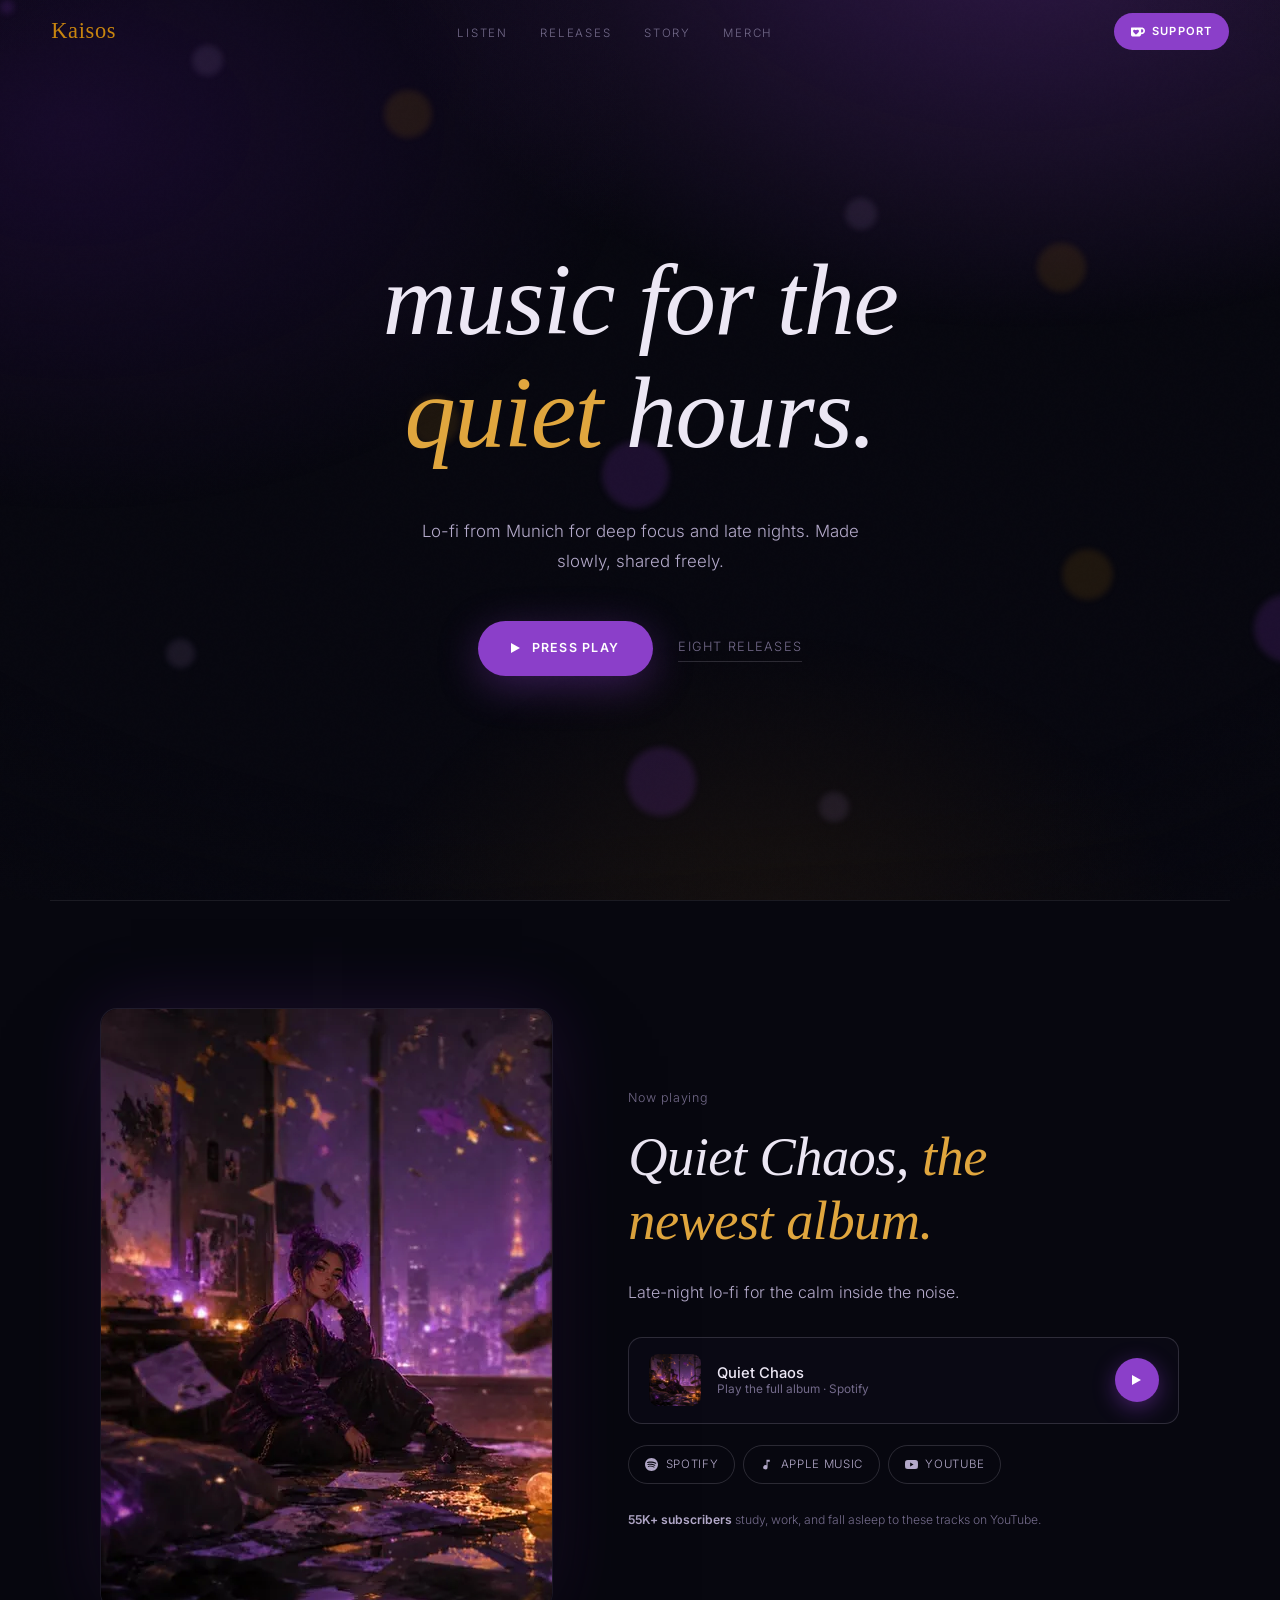
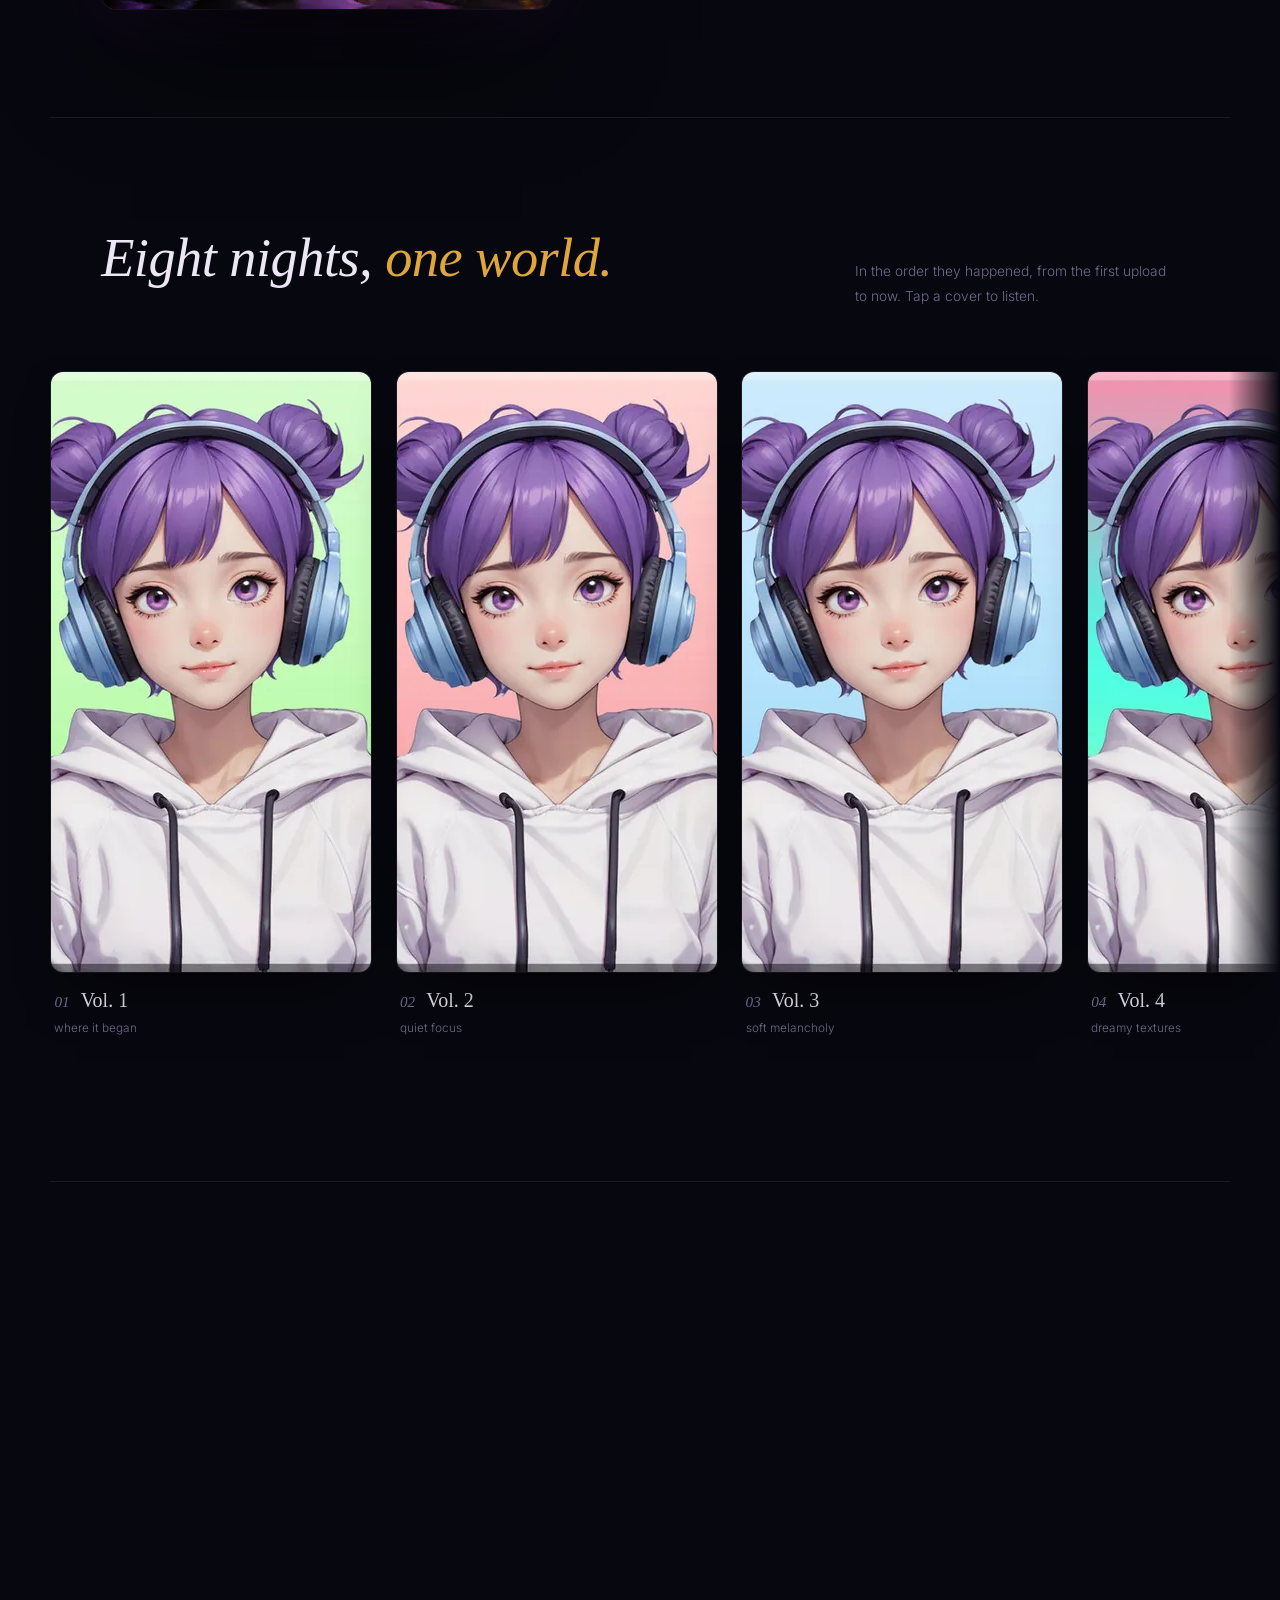
==== index.html @ 65a0772c "Remove ambient rain toggle Drop the generative "rain" ambience button, its CSS (incl. eq keyframe an" ====
<!DOCTYPE html>
<html lang="en">
<head>
<meta charset="UTF-8"/>
<meta name="viewport" content="width=device-width,initial-scale=1"/>
<meta name="description" content="Kaisos — lo-fi music producer from Munich. Ambient beats, dark trap, and chill study music. Eight self-released titles, including the album Quiet Chaos. On Spotify, Apple Music, and YouTube."/>
<meta name="theme-color" content="#07070f"/>
<meta name="color-scheme" content="dark"/>
<meta name="robots" content="index, follow"/>
<meta name="author" content="Adnan Cengiz"/>
<meta property="og:title" content="Kaisos — Lo-Fi Worlds from Munich"/>
<meta property="og:description" content="Lo-fi music producer from Munich. Ambient beats, dark trap, and chill hip-hop. Eight self-released releases, including the album Quiet Chaos. 55K+ YouTube subscribers."/>
<meta property="og:image" content="https://kaisos.com/og-image.png"/>
<meta property="og:image:alt" content="Kaisos — Lo-Fi Music Producer from Munich"/>
<meta property="og:image:type" content="image/png"/>
<meta property="og:image:width" content="1200"/>
<meta property="og:image:height" content="630"/>
<meta property="og:url" content="https://kaisos.com"/>
<meta property="og:type" content="website"/>
<meta property="og:site_name" content="Kaisos"/>
<meta property="og:locale" content="en_US"/>
<meta name="twitter:card" content="summary_large_image"/>
<link rel="canonical" href="https://kaisos.com"/>
<link rel="icon" type="image/png" href="/favicon.png"/>
<link rel="apple-touch-icon" href="/apple-touch-icon.png"/>
<title>Kaisos — Lo-Fi Music Producer from Munich | Ambient Beats &amp; Chill Hip-Hop</title>
<script type="application/ld+json">
{
  "@context":"https://schema.org",
  "@graph":[
    {
      "@type":"WebSite",
      "@id":"https://kaisos.com/#website",
      "url":"https://kaisos.com",
      "name":"Kaisos",
      "inLanguage":"en",
      "publisher":{"@id":"https://kaisos.com/#artist"}
    },
    {
      "@type":"MusicArtist",
      "@id":"https://kaisos.com/#artist",
      "name":"Kaisos",
      "description":"Lo-fi music producer from Munich, Germany. Ambient beats, dark trap, and chill hip-hop since 2024. Eight self-released titles on Spotify, Apple Music, and YouTube.",
      "genre":["Lo-fi","Lo-fi Hip Hop","Chillhop","Ambient","Chill","Study Music"],
      "url":"https://kaisos.com",
      "image":"https://kaisos.com/ProfileImg.png",
      "foundingLocation":{"@type":"Place","name":"Munich, Germany"},
      "sameAs":[
        "https://open.spotify.com/artist/5luMo1wzJV2T84LVD8g66M",
        "https://music.apple.com/us/artist/kaisos/1735054792",
        "https://youtube.com/@LofiKaisos",
        "https://www.instagram.com/lofikaisos/",
        "https://www.tiktok.com/@lofikaisos"
      ],
      "numberOfAlbums":8,
      "album":[
        {"@type":"MusicAlbum","name":"Quiet Chaos","albumReleaseType":"AlbumRelease","url":"https://open.spotify.com/album/4e6gK5CEZqllYvsjWDY3Pl","datePublished":"2025"},
        {"@type":"MusicAlbum","name":"Purple Gold","albumReleaseType":"SingleRelease","url":"https://open.spotify.com/album/0Vhoh9SYaNQ5IFcKuEj8s3","datePublished":"2025"},
        {"@type":"MusicAlbum","name":"Lofi Kaisos Special","albumReleaseType":"AlbumRelease","url":"https://open.spotify.com/album/67OMy0DOFbt4Y5iTbL4lnE","datePublished":"2024"},
        {"@type":"MusicAlbum","name":"Lofi Kaisos Vol. 5","albumReleaseType":"AlbumRelease","url":"https://open.spotify.com/album/0sm4rH9Bv1VJ5r8hTaFDfz","datePublished":"2024"},
        {"@type":"MusicAlbum","name":"Lofi Kaisos Vol. 4","albumReleaseType":"AlbumRelease","url":"https://open.spotify.com/album/49c8g3dFdDOS8aezK0ltDb","datePublished":"2024"},
        {"@type":"MusicAlbum","name":"Lofi Kaisos Vol. 3","albumReleaseType":"AlbumRelease","url":"https://open.spotify.com/album/3bcGnK12xEytemEmjFGH86","datePublished":"2024"},
        {"@type":"MusicAlbum","name":"Lofi Kaisos Vol. 2","albumReleaseType":"AlbumRelease","url":"https://open.spotify.com/album/1G9pQYYIS1hZEqu0hieCyE","datePublished":"2024"},
        {"@type":"MusicAlbum","name":"Lofi Kaisos Vol. 1","albumReleaseType":"AlbumRelease","url":"https://open.spotify.com/album/0EQS01PkeiRoi9zaeVDtt7","datePublished":"2024"}
      ]
    }
  ]
}
</script>
<link rel="preload" as="image" href="covers/quiet-chaos.webp" type="image/webp"/>
<link rel="preload" as="font" type="font/woff2" href="/fonts/inter-latin.woff2" crossorigin/>
<link rel="preload" as="font" type="font/woff2" href="/fonts/cg-normal-latin.woff2" crossorigin/>
<link rel="preload" as="font" type="font/woff2" href="/fonts/cg-italic-latin.woff2" crossorigin/>
<link rel="dns-prefetch" href="https://open.spotify.com"/>
<link rel="preconnect" href="https://open.spotify.com"/>
<link rel="stylesheet" href="/fonts.css"/>
<noscript><style>.rv{opacity:1!important;transform:none!important}</style></noscript>
<style>

/* ══ TOKENS ══ */
:root{
  --bg:#07070f;
  --ink:#ece7f4;
  --ink-2:#b3a9c9;
  --ink-3:#736a8a;
  --gold:#c8850f;
  --gold-soft:#e0a63e;
  --violet:#8b3fc9;
  --violet-soft:#c9a2ec;
  --line:rgba(232,227,245,0.09);
  --line-2:rgba(232,227,245,0.16);
  --pane:rgba(13,12,26,0.55);
  --pad:clamp(1.2rem,4.5vw,3.2rem);
  --max:1180px;
  --serif:'Cormorant Garamond',Georgia,serif;
  --sans:'Inter',system-ui,sans-serif;
}
*{margin:0;padding:0;box-sizing:border-box}
html{scroll-behavior:smooth}
body{background:var(--bg);color:var(--ink-2);font-family:var(--sans);font-weight:300;line-height:1.8;overflow-x:hidden;-webkit-tap-highlight-color:transparent}
img{max-width:100%;display:block}
a{color:inherit}

/* ══ NIGHT LAYER — the page moves through one night ══ */
.night{position:fixed;inset:0;z-index:0;pointer-events:none}
.night i{position:absolute;inset:0;opacity:0;transition:opacity 2.6s ease}
.night .ph-dusk{background:
  radial-gradient(1100px 700px at 80% -10%,rgba(139,63,201,0.30),transparent 60%),
  radial-gradient(900px 620px at 6% 14%,rgba(45,15,80,0.42),transparent 62%),
  radial-gradient(720px 600px at 60% 110%,rgba(200,133,15,0.10),transparent 60%)}
.night .ph-mid{background:
  radial-gradient(1000px 720px at 18% -6%,rgba(58,26,110,0.36),transparent 62%),
  radial-gradient(880px 640px at 92% 30%,rgba(24,10,50,0.5),transparent 65%),
  radial-gradient(700px 560px at 50% 115%,rgba(139,63,201,0.12),transparent 60%)}
.night .ph-dawn{background:
  radial-gradient(1050px 700px at 22% 108%,rgba(200,133,15,0.16),transparent 62%),
  radial-gradient(900px 640px at 85% -8%,rgba(88,40,140,0.28),transparent 60%),
  radial-gradient(760px 560px at 8% 30%,rgba(30,14,58,0.42),transparent 62%)}
body[data-phase="dusk"] .ph-dusk,body[data-phase="mid"] .ph-mid,body[data-phase="dawn"] .ph-dawn{opacity:1}
.night::after{content:'';position:absolute;inset:0;background:radial-gradient(ellipse 120% 90% at 50% 42%,transparent 55%,rgba(7,7,15,0.6) 100%)}
.grain{position:fixed;inset:0;z-index:1;pointer-events:none;opacity:0.5;mix-blend-mode:overlay;background-image:url("data:image/svg+xml,%3Csvg viewBox='0 0 200 200' xmlns='http://www.w3.org/2000/svg'%3E%3Cfilter id='n'%3E%3CfeTurbulence type='fractalNoise' baseFrequency='0.8' numOctaves='4' stitchTiles='stitch'/%3E%3C/filter%3E%3Crect width='100%25' height='100%25' filter='url(%23n)' opacity='0.03'/%3E%3C/svg%3E")}

/* ── bokeh drift ── */
.orbs{position:fixed;inset:0;z-index:0;pointer-events:none;overflow:hidden}
.orb{position:absolute;border-radius:50%;filter:blur(3px);opacity:0.35;animation:drift 22s ease-in-out infinite alternate}
@keyframes drift{from{transform:translate3d(0,0,0)}to{transform:translate3d(var(--dx,20px),var(--dy,-46px),0)}}

/* ══ PAGE / RHYTHM ══ */
.page{position:relative;z-index:2}
.wrap{max-width:var(--max);margin:0 auto;padding:0 var(--pad)}
section{position:relative;padding:clamp(5.5rem,12vh,9rem) 0}
.hairline{border:0;border-top:1px solid var(--line);max-width:var(--max);margin:0 auto}
.rv{opacity:0;transform:translateY(22px);transition:opacity 0.9s cubic-bezier(0.16,1,0.3,1),transform 0.9s cubic-bezier(0.16,1,0.3,1)}
.rv.in{opacity:1;transform:none}
.d1{transition-delay:0.08s}.d2{transition-delay:0.16s}.d3{transition-delay:0.24s}

/* ══ TYPE ══ */
.voice{font-family:var(--serif);font-style:italic;font-weight:400;color:var(--ink);letter-spacing:-0.01em;line-height:1.18;text-wrap:balance;padding-bottom:0.1em}
.voice .au{color:var(--gold-soft)}
h2.voice{font-size:clamp(2rem,4.6vw,3.4rem);margin-bottom:1.2rem}
.lede{color:var(--ink-2);font-weight:300;line-height:1.85}
.small{font-size:0.78rem;letter-spacing:0.05em;color:var(--ink-3)}

/* ══ NAV ══ */
.nv{position:fixed;top:0;left:0;right:0;z-index:50;height:64px;display:flex;align-items:center;justify-content:space-between;padding:0 var(--pad);transition:background 0.4s,border-color 0.4s;border-bottom:1px solid transparent}
.nv.on{background:rgba(7,7,15,0.7);backdrop-filter:blur(18px) saturate(140%);-webkit-backdrop-filter:blur(18px) saturate(140%);border-bottom-color:var(--line)}
.nv-logo{font-family:var(--serif);font-size:1.4rem;color:var(--gold);text-decoration:none;letter-spacing:0.03em}
.nv-links{display:flex;gap:2rem;list-style:none}
.nv-links a{text-decoration:none;font-size:0.72rem;letter-spacing:0.16em;text-transform:uppercase;color:var(--ink-3);transition:color 0.25s}
.nv-links a:hover{color:var(--ink)}
.nv-side{display:flex;align-items:center;gap:0.9rem}
.nv-cta{display:inline-flex;align-items:center;gap:0.45rem;text-decoration:none;background:var(--violet);color:#fff;font-size:0.7rem;font-weight:600;letter-spacing:0.1em;text-transform:uppercase;padding:0.52rem 1.05rem;border-radius:100px;transition:box-shadow 0.25s,transform 0.15s}
.nv-cta:hover{box-shadow:0 6px 26px rgba(139,63,201,0.45)}
.nv-cta:active{transform:scale(0.97)}
.nv-cta svg{width:14px;height:14px;fill:currentColor}

/* ── mobile burger + drawer ── */
.nv-burger{display:none;flex-direction:column;justify-content:center;gap:5px;width:44px;height:44px;padding:0;background:none;border:0;cursor:pointer}
.nv-burger span{display:block;width:24px;height:2px;margin:0 auto;background:var(--ink-2);border-radius:2px;transition:transform 0.3s,opacity 0.2s,background 0.25s}
.nv-burger[aria-expanded="true"] span{background:var(--ink)}
.nv-burger[aria-expanded="true"] span:nth-child(1){transform:translateY(7px) rotate(45deg)}
.nv-burger[aria-expanded="true"] span:nth-child(2){opacity:0}
.nv-burger[aria-expanded="true"] span:nth-child(3){transform:translateY(-7px) rotate(-45deg)}
.drawer{position:fixed;inset:0;z-index:49;display:grid;place-items:center;background:rgba(7,7,15,0.94);backdrop-filter:blur(24px) saturate(140%);-webkit-backdrop-filter:blur(24px) saturate(140%);opacity:0;visibility:hidden;transition:opacity 0.35s,visibility 0.35s}
.drawer.open{opacity:1;visibility:visible}
.drawer-in{display:flex;flex-direction:column;align-items:center;gap:1.9rem;text-align:center}
.drawer-in a{font-family:var(--serif);font-style:italic;font-weight:400;font-size:2rem;line-height:1;color:var(--ink);text-decoration:none;opacity:0;transform:translateY(14px);transition:color 0.25s}
.drawer-in a:hover{color:var(--gold-soft)}
.drawer.open .drawer-in a{opacity:1;transform:none;transition:color 0.25s,opacity 0.45s ease,transform 0.45s ease}
.drawer.open .drawer-in a:nth-child(1){transition-delay:0.06s}
.drawer.open .drawer-in a:nth-child(2){transition-delay:0.12s}
.drawer.open .drawer-in a:nth-child(3){transition-delay:0.18s}
.drawer.open .drawer-in a:nth-child(4){transition-delay:0.24s}
.drawer.open .drawer-in a:nth-child(5){transition-delay:0.32s}
.drawer-cta{margin-top:1.1rem;font-family:var(--sans)!important;font-style:normal!important;font-size:0.74rem!important;font-weight:600;letter-spacing:0.12em;text-transform:uppercase;color:#fff!important;background:var(--violet);padding:0.85rem 2.4rem;border-radius:100px}
.drawer-cta:hover{color:#fff!important;box-shadow:0 6px 26px rgba(139,63,201,0.45)}
.skip{position:fixed;top:0;left:50%;transform:translate(-50%,-130%);z-index:80;background:var(--violet);color:#fff;padding:0.7rem 1.3rem;border-radius:0 0 6px 6px;font-size:0.78rem;transition:transform 0.2s}
.skip:focus{transform:translate(-50%,0)}

/* ══ HERO — manifesto ══ */
.hero{min-height:100svh;display:grid;place-items:center;text-align:center;padding:110px var(--pad) 90px}
.hero-in{max-width:880px}
.hero h1{font-family:var(--serif);font-style:italic;font-weight:400;font-size:clamp(3rem,9vw,6.4rem);line-height:1.1;color:var(--ink);letter-spacing:-0.015em;text-wrap:balance;padding-bottom:0.14em}
.hero h1 .au{color:var(--gold-soft)}
.hero-sub{margin:2rem auto 2.8rem;max-width:44ch;font-size:1.05rem;color:var(--ink-2)}
.hero-ctas{display:flex;gap:1.6rem;justify-content:center;align-items:center;flex-wrap:wrap}
.btn-play{display:inline-flex;align-items:center;gap:0.7rem;text-decoration:none;background:var(--violet);color:#fff;font-size:0.78rem;font-weight:600;letter-spacing:0.1em;text-transform:uppercase;padding:1rem 2.1rem;border-radius:100px;box-shadow:0 10px 40px rgba(139,63,201,0.35);transition:transform 0.2s,box-shadow 0.25s;border:0;cursor:pointer;font-family:var(--sans)}
.btn-play:hover{transform:translateY(-2px);box-shadow:0 16px 52px rgba(139,63,201,0.5)}
.btn-play:active{transform:scale(0.98)}
.tri{width:0;height:0;border-style:solid;border-width:5.5px 0 5.5px 9px;border-color:transparent transparent transparent currentColor}
.link-quiet{font-size:0.8rem;letter-spacing:0.1em;text-transform:uppercase;color:var(--ink-3);text-decoration:none;border-bottom:1px solid var(--line-2);padding-bottom:3px;transition:color 0.25s,border-color 0.25s}
.link-quiet:hover{color:var(--ink);border-color:var(--gold)}

/* ══ NOW PLAYING ══ */
.np{display:grid;grid-template-columns:0.9fr 1.1fr;gap:clamp(2.5rem,6vw,5.5rem);align-items:center}
.np-cover{position:relative;border-radius:16px;overflow:hidden;box-shadow:0 60px 120px -30px rgba(0,0,0,0.9),0 0 0 1px var(--line),0 0 80px rgba(139,63,201,0.18);transform:rotate(-1.6deg)}
.np-cover img{width:100%;aspect-ratio:1;object-fit:cover}
.np-txt .small{display:block;margin-bottom:1rem}
.np-txt p.lede{max-width:44ch;margin-bottom:1.8rem}
.embed{border:1px solid var(--line-2);border-radius:14px;overflow:hidden;background:var(--pane);margin-bottom:1.3rem}
.facade{display:flex;align-items:center;gap:1rem;width:100%;padding:1.05rem 1.2rem;background:none;border:0;cursor:pointer;text-align:left;font-family:inherit;color:var(--ink);transition:opacity 0.3s}
.facade img{width:52px;height:52px;border-radius:9px;object-fit:cover}
.facade .ft1{display:block;font-size:0.92rem;font-weight:500;color:var(--ink)}
.facade .ft2{display:block;font-size:0.74rem;color:var(--ink-3)}
.facade .fp{margin-left:auto;width:44px;height:44px;flex-shrink:0;border-radius:50%;background:var(--violet);display:grid;place-items:center;color:#fff;box-shadow:0 6px 22px rgba(139,63,201,0.45);transition:transform 0.2s}
.facade:hover .fp{transform:scale(1.08)}
.facade.loading{opacity:0.45;pointer-events:none}
.embed iframe{display:block;width:100%;border:0}
.plats{display:flex;gap:0.5rem;flex-wrap:wrap}
.plat{display:inline-flex;align-items:center;gap:0.45rem;padding:0.5rem 1rem;border:1px solid var(--line-2);border-radius:100px;color:var(--ink-2);text-decoration:none;font-size:0.72rem;letter-spacing:0.06em;text-transform:uppercase;transition:border-color 0.25s,color 0.25s}
.plat:hover{border-color:var(--gold);color:var(--gold-soft)}
.plat svg{width:13px;height:13px;fill:currentColor}
.np-proof{margin-top:1.6rem;font-size:0.76rem;color:var(--ink-3)}
.np-proof b{color:var(--ink-2);font-weight:600}

/* ══ THE SHELF ══ */
.shelf-head{display:flex;align-items:baseline;justify-content:space-between;gap:2rem;flex-wrap:wrap;margin-bottom:2.6rem}
.shelf-head p{font-size:0.86rem;color:var(--ink-3);max-width:36ch}
.shelf{display:flex;gap:1.6rem;overflow-x:auto;scroll-snap-type:x proximity;padding:1rem var(--pad) 2rem;scrollbar-width:thin;scrollbar-color:var(--violet) transparent;-webkit-mask-image:linear-gradient(to right,transparent,#000 var(--pad),#000 calc(100% - var(--pad)),transparent);mask-image:linear-gradient(to right,transparent,#000 var(--pad),#000 calc(100% - var(--pad)),transparent)}
.sleeve{scroll-snap-align:center;flex:0 0 min(320px,74vw);text-decoration:none;transition:transform 0.35s cubic-bezier(0.16,1,0.3,1)}
.sleeve:hover{transform:translateY(-8px)}
.sleeve-art{position:relative;display:block;border-radius:12px;overflow:hidden;box-shadow:0 26px 60px -26px rgba(0,0,0,0.9),0 0 0 1px var(--line);transition:box-shadow 0.35s}
.sleeve:hover .sleeve-art{box-shadow:0 44px 80px -28px rgba(0,0,0,0.95),0 0 0 1px rgba(139,63,201,0.45),0 0 46px rgba(139,63,201,0.2)}
.sleeve-art img{width:100%;aspect-ratio:1;object-fit:cover;transition:transform 0.6s ease}
.sleeve:hover .sleeve-art img{transform:scale(1.04)}
.sleeve-art .fp{position:absolute;inset:auto 0.9rem 0.9rem auto;width:42px;height:42px;border-radius:50%;background:rgba(139,63,201,0.92);display:grid;place-items:center;color:#fff;opacity:0;transform:scale(0.85);transition:opacity 0.3s,transform 0.3s}
.sleeve:hover .fp{opacity:1;transform:scale(1)}
@media(hover:none){.sleeve .fp{opacity:1;transform:scale(0.95)}}
.sleeve-meta{display:flex;align-items:baseline;gap:0.7rem;padding:1rem 0.2rem 0}
.sleeve-n{font-family:var(--serif);font-style:italic;font-size:0.95rem;color:var(--ink-3)}
.sleeve-t{font-family:var(--serif);font-size:1.25rem;color:var(--ink);line-height:1.2}
.sleeve-mood{display:block;font-size:0.74rem;color:var(--ink-3);padding:0.15rem 0.2rem 0}
.sleeve-tag{margin-left:auto;font-size:0.62rem;letter-spacing:0.14em;text-transform:uppercase;color:var(--gold-soft);border:1px solid rgba(200,133,15,0.4);border-radius:100px;padding:0.16rem 0.6rem;white-space:nowrap}

/* ══ STORY ══ */
.story{max-width:660px;margin:0 auto}
.story p{margin-bottom:1.3rem;font-size:1.02rem;line-height:2}
.story .op::first-letter{font-family:var(--serif);font-style:italic;font-size:3.8rem;line-height:0.75;float:left;padding:0.4rem 0.6rem 0 0;color:var(--gold)}
.story-quote{margin:2.6rem 0 0;padding-left:1.6rem;border-left:2px solid var(--violet)}
.story-quote blockquote{font-family:var(--serif);font-style:italic;font-size:1.5rem;line-height:1.5;color:var(--ink)}
.story-quote cite{display:block;margin-top:0.8rem;font-size:0.72rem;letter-spacing:0.14em;text-transform:uppercase;color:var(--ink-3);font-style:normal}

/* ══ THE ROOM ══ */
.room-note{max-width:52ch;margin-bottom:0.9rem}
.aff{font-size:0.74rem;color:var(--ink-3);opacity:0.75;margin-bottom:2.6rem}
.room-list{border-top:1px solid var(--line)}
.tool{display:grid;grid-template-columns:2.6rem 1fr auto;gap:1.4rem;align-items:baseline;padding:1.6rem 0;border-bottom:1px solid var(--line);text-decoration:none;transition:padding 0.25s}
.tool:hover{padding-left:0.7rem}
.tool-n{font-family:var(--serif);font-style:italic;font-size:1.1rem;color:var(--violet-soft)}
.tool h3{font-family:var(--serif);font-weight:400;font-size:1.3rem;color:var(--ink);margin-bottom:0.3rem}
.tool p{font-size:0.86rem;color:var(--ink-2);max-width:56ch}
.tool-go{font-size:0.7rem;letter-spacing:0.12em;text-transform:uppercase;color:var(--ink-3);white-space:nowrap;transition:color 0.25s}
.tool:hover .tool-go{color:var(--gold-soft)}

/* ══ STAY ══ */
.stay-grid{display:grid;grid-template-columns:1.1fr 0.9fr;gap:clamp(2.5rem,6vw,5rem);align-items:start}
.socs{border-top:1px solid var(--line);margin-top:2.2rem}
.soc{display:flex;align-items:center;justify-content:space-between;padding:1.05rem 0.2rem;border-bottom:1px solid var(--line);text-decoration:none;transition:padding 0.2s}
.soc:hover{padding-left:0.8rem}
.soc b{font-weight:500;font-size:0.92rem;color:var(--ink)}
.soc span{font-size:0.76rem;color:var(--ink-3)}
.soc i{font-style:normal;color:var(--ink-3);transition:transform 0.2s,color 0.2s}
.soc:hover i{transform:translateX(5px);color:var(--violet-soft)}
.pane{background:var(--pane);border:1px solid var(--line);border-radius:16px;padding:2.2rem;backdrop-filter:blur(6px);-webkit-backdrop-filter:blur(6px)}
.pane+.pane{margin-top:1.2rem}
.pane h3{font-family:var(--serif);font-weight:400;font-size:1.45rem;color:var(--ink);margin-bottom:0.6rem}
.pane p{font-size:0.87rem;margin-bottom:1.5rem}
.pane .btn-play{width:100%;justify-content:center;padding:0.9rem 1.5rem}
.pane .ghost{display:inline-flex;width:100%;justify-content:center;align-items:center;gap:0.5rem;text-decoration:none;border:1px solid rgba(200,133,15,0.45);color:var(--gold-soft);font-size:0.76rem;font-weight:600;letter-spacing:0.09em;text-transform:uppercase;padding:0.9rem 1.5rem;border-radius:100px;transition:background 0.25s,border-color 0.25s}
.pane .ghost:hover{background:rgba(200,133,15,0.08);border-color:var(--gold)}
.pane .note{font-size:0.72rem;color:var(--ink-3);text-align:center;margin:0.9rem 0 0}

/* ══ FOOTER ══ */
footer{position:relative;z-index:2;border-top:1px solid var(--line);padding:3rem var(--pad) 2.4rem;background:rgba(7,7,15,0.55)}
.ft-in{max-width:var(--max);margin:0 auto;display:flex;align-items:center;justify-content:space-between;gap:1.5rem;flex-wrap:wrap}
.ft-brand{font-family:var(--serif);font-size:1.15rem;color:var(--gold)}
.ft-mood{font-family:var(--serif);font-style:italic;font-size:0.95rem;color:var(--ink-3)}
.ft-links{display:flex;align-items:center;gap:1.5rem;flex-wrap:wrap}
.ft-links a,.ft-links button{background:none;border:0;cursor:pointer;font-family:var(--sans);font-size:0.72rem;letter-spacing:0.09em;text-transform:uppercase;color:var(--ink-3);text-decoration:none;padding:0;transition:color 0.2s}
.ft-links a:hover,.ft-links button:hover{color:var(--ink)}
.ft-copy{width:100%;font-size:0.7rem;color:var(--ink-3);opacity:0.7}

/* ══ MODALS ══ */
.modal-overlay{position:fixed;inset:0;z-index:70;background:rgba(0,0,0,0.78);backdrop-filter:blur(8px);-webkit-backdrop-filter:blur(8px);display:flex;align-items:center;justify-content:center;padding:2rem;opacity:0;pointer-events:none;transition:opacity 0.3s}
.modal-overlay.open{opacity:1;pointer-events:auto}
.modal-panel{background:#0d0c1a;border:1px solid var(--line-2);border-radius:12px;padding:2.5rem;max-width:580px;width:100%;max-height:82vh;overflow-y:auto;position:relative;transform:translateY(20px);transition:transform 0.3s;scrollbar-width:thin}
.modal-overlay.open .modal-panel{transform:translateY(0)}
.modal-close{position:absolute;top:1rem;right:1rem;width:40px;height:40px;border-radius:50%;border:1px solid var(--line-2);background:none;cursor:pointer;color:var(--ink-3);font-size:1.2rem;line-height:1;transition:color 0.2s,border-color 0.2s}
.modal-close:hover{color:var(--ink);border-color:var(--violet)}
.modal-panel h2{font-family:var(--serif);font-weight:400;font-size:1.6rem;color:var(--ink);margin-bottom:1.8rem}
.modal-panel h3{font-size:0.72rem;font-weight:600;letter-spacing:0.12em;text-transform:uppercase;color:var(--violet-soft);margin:1.4rem 0 0.4rem}
.modal-panel p{font-size:0.9rem;line-height:1.85;margin-bottom:0.7rem}
.modal-panel a{color:var(--violet-soft)}

/* ══ FOCUS ══ */
:focus-visible{outline:2px solid var(--violet);outline-offset:3px;border-radius:3px}

/* ══ PERF ══ */
#story,#room,#stay,footer{content-visibility:auto;contain-intrinsic-size:auto 560px}

/* ══ RESPONSIVE ══ */
@media(max-width:900px){
  .nv-links{display:none}
  .nv-cta{display:none}
  .nv-burger{display:flex}
  .np{grid-template-columns:1fr;gap:2.4rem}
  .np-cover{max-width:380px;margin:0 auto;transform:rotate(0)}
  .stay-grid{grid-template-columns:1fr;gap:2.6rem}
}
@media(max-width:560px){
  section{padding:4.2rem 0}
  .hero{padding:96px var(--pad) 60px}
  .hero-sub{margin:1.6rem auto 2.2rem}
  .sleeve{flex-basis:min(270px,78vw)}
  .tool{grid-template-columns:1fr;gap:0.5rem}
  .tool-n{display:none}
  .pane{padding:1.7rem 1.4rem}
  .modal-overlay{padding:0.9rem}
  .modal-panel{padding:1.8rem 1.3rem;max-height:88dvh}
}

/* ══ REDUCED MOTION ══ */
@media(prefers-reduced-motion:reduce){
  html{scroll-behavior:auto}
  .orb{animation:none}
  .rv{transition:none}
  .night i{transition:none}
  .sleeve,.sleeve-art img,.facade .fp{transition:none}
}
</style>
</head>
<body data-phase="dusk">

<!-- ══ ICON SPRITE ══ -->
<svg width="0" height="0" style="position:absolute" aria-hidden="true" focusable="false"><defs>
  <path id="i-spotify" d="M12 0C5.4 0 0 5.4 0 12s5.4 12 12 12 12-5.4 12-12S18.66 0 12 0zm5.521 17.34c-.24.359-.66.48-1.021.24-2.82-1.74-6.36-2.101-10.561-1.141-.418.122-.779-.179-.899-.539-.12-.421.18-.78.54-.9 4.56-1.021 8.52-.6 11.64 1.32.42.18.479.659.301 1.02zm1.44-3.3c-.301.42-.841.6-1.262.3-3.239-1.98-8.159-2.58-11.939-1.38-.479.12-1.02-.12-1.14-.6-.12-.48.12-1.021.6-1.141C9.6 9.9 15 10.561 18.72 12.84c.361.181.54.78.241 1.2zm.12-3.36C15.24 8.4 8.82 8.16 5.16 9.301c-.6.179-1.2-.181-1.38-.721-.18-.601.18-1.2.72-1.381 4.26-1.26 11.28-1.02 15.721 1.621.539.3.719 1.02.419 1.56-.299.421-1.02.599-1.559.3z"/>
  <path id="i-youtube" d="M23.498 6.186a3.016 3.016 0 0 0-2.122-2.136C19.505 3.545 12 3.545 12 3.545s-7.505 0-9.377.505A3.017 3.017 0 0 0 .502 6.186C0 8.07 0 12 0 12s0 3.93.502 5.814a3.016 3.016 0 0 0 2.122 2.136c1.871.505 9.376.505 9.376.505s7.505 0 9.377-.505a3.015 3.015 0 0 0 2.122-2.136C24 15.93 24 12 24 12s0-3.93-.502-5.814zM9.545 15.568V8.432L15.818 12l-6.273 3.568z"/>
  <path id="i-apple" d="M12 3v10.55A4 4 0 1 0 14 17V7h4V3h-6z"/>
  <path id="i-instagram" d="M7 2C4.2 2 2 4.2 2 7v10c0 2.8 2.2 5 5 5h10c2.8 0 5-2.2 5-5V7c0-2.8-2.2-5-5-5H7zm0 2h10c1.7 0 3 1.3 3 3v10c0 1.7-1.3 3-3 3H7c-1.7 0-3-1.3-3-3V7c0-1.7 1.3-3 3-3zm5 3a5 5 0 1 0 0 10 5 5 0 0 0 0-10zm0 2a3 3 0 1 1 0 6 3 3 0 0 1 0-6zm5.25-2.75a1.25 1.25 0 1 0 0 2.5 1.25 1.25 0 0 0 0-2.5z"/>
  <path id="i-tiktok" d="M16.5 2h-3.1v12.9a2.35 2.35 0 1 1-2-2.32V9.4a5.45 5.45 0 1 0 5.1 5.43V8.5a6.5 6.5 0 0 0 3.8 1.22V6.6a3.6 3.6 0 0 1-2.6-1.1A3.6 3.6 0 0 1 16.5 2.9V2z"/>
  <path id="i-kofi" d="M23.881 8.948c-.773-4.085-4.859-4.593-4.859-4.593H.723c-.604 0-.679.798-.679.798s-.082 7.324-.022 11.822c.164 2.424 2.586 2.672 2.586 2.672s8.267-.023 11.966-.049c2.438-.426 2.683-2.566 2.658-3.734 4.352.24 7.422-2.831 6.649-6.916zm-11.062 3.511c-1.246 1.453-4.011 3.976-4.011 3.976s-.121.119-.31.023c-.076-.057-.108-.09-.108-.09-.443-.441-3.368-3.049-4.034-3.954-.709-.965-1.041-2.7-.091-3.71.951-1.01 3.005-1.086 4.363.407 0 0 1.565-1.782 3.468-.963 1.904.82 1.832 3.011.723 4.311zm6.173.478c-.928.116-1.682.028-1.682.028V7.284h1.77s1.971.551 1.971 2.638c0 1.913-.985 2.667-2.059 3.015z"/>
</defs></svg>

<a href="#listen" class="skip">Skip to content</a>

<div class="night" aria-hidden="true"><i class="ph-dusk"></i><i class="ph-mid"></i><i class="ph-dawn"></i></div>
<div class="orbs" aria-hidden="true" id="orbs"></div>
<div class="grain" aria-hidden="true"></div>

<!-- ══ NAV ══ -->
<nav class="nv" id="nv" aria-label="Primary">
  <a href="#top" class="nv-logo">Kaisos</a>
  <ul class="nv-links">
    <li><a href="#listen">Listen</a></li>
    <li><a href="#releases">Releases</a></li>
    <li><a href="#story">Story</a></li>
    <li><a href="/merch">Merch</a></li>
  </ul>
  <div class="nv-side">
    <a class="nv-cta" href="https://ko-fi.com/I3I41YQ1DA" target="_blank" rel="noopener"><svg viewBox="0 0 24 24"><use href="#i-kofi"/></svg><span>Support</span></a>
    <button type="button" class="nv-burger" id="burger" aria-label="Open menu" aria-expanded="false" aria-controls="drawer">
      <span></span><span></span><span></span>
    </button>
  </div>
</nav>

<!-- ══ MOBILE DRAWER ══ -->
<div class="drawer" id="drawer" aria-hidden="true">
  <nav class="drawer-in" aria-label="Mobile">
    <a href="#listen">Listen</a>
    <a href="#releases">Releases</a>
    <a href="#story">Story</a>
    <a href="/merch">Merch</a>
    <a class="drawer-cta" href="https://ko-fi.com/I3I41YQ1DA" target="_blank" rel="noopener">Support</a>
  </nav>
</div>

<main class="page" id="top">

<!-- ══ HERO ══ -->
<header class="hero" data-phase="dusk">
  <div class="hero-in">
    <h1 class="rv">music for the <span class="au">quiet</span> hours.</h1>
    <p class="hero-sub rv d1">Lo-fi from Munich for deep focus and late nights. Made slowly, shared freely.</p>
    <div class="hero-ctas rv d2">
      <a class="btn-play" href="#listen"><span class="tri"></span> Press play</a>
      <a class="link-quiet" href="#releases">eight releases</a>
    </div>
  </div>
</header>

<hr class="hairline"/>

<!-- ══ NOW PLAYING ══ -->
<section id="listen" data-phase="dusk">
  <div class="wrap np">
    <div class="np-cover rv">
      <img src="covers/quiet-chaos.webp" alt="Quiet Chaos album cover by Kaisos" width="600" height="600" fetchpriority="high" decoding="async"/>
    </div>
    <div class="np-txt">
      <span class="small rv">Now playing</span>
      <h2 class="voice rv">Quiet Chaos, <span class="au">the newest album.</span></h2>
      <p class="lede rv d1">Late-night lo-fi for the calm inside the noise.</p>
      <div class="embed rv d2">
        <button type="button" class="facade" data-embed="https://open.spotify.com/embed/album/4e6gK5CEZqllYvsjWDY3Pl?utm_source=generator&amp;theme=0" data-h="352" aria-label="Load Spotify player for Quiet Chaos">
          <img src="covers/quiet-chaos.webp" alt="" aria-hidden="true" width="52" height="52"/>
          <span><span class="ft1">Quiet Chaos</span><span class="ft2">Play the full album · Spotify</span></span>
          <span class="fp"><span class="tri"></span></span>
        </button>
      </div>
      <div class="plats rv d3">
        <a class="plat" href="https://open.spotify.com/album/4e6gK5CEZqllYvsjWDY3Pl" target="_blank" rel="noopener"><svg viewBox="0 0 24 24"><use href="#i-spotify"/></svg> Spotify</a>
        <a class="plat" href="https://music.apple.com/us/album/quiet-chaos/6773957574" target="_blank" rel="noopener"><svg viewBox="0 0 24 24"><use href="#i-apple"/></svg> Apple Music</a>
        <a class="plat" href="https://youtube.com/@LofiKaisos" target="_blank" rel="noopener"><svg viewBox="0 0 24 24"><use href="#i-youtube"/></svg> YouTube</a>
      </div>
      <p class="np-proof rv d3"><b>55K+ subscribers</b> study, work, and fall asleep to these tracks on YouTube.</p>
    </div>
  </div>
</section>

<hr class="hairline"/>

<!-- ══ THE SHELF ══ -->
<section id="releases" data-phase="mid">
  <div class="wrap">
    <div class="shelf-head rv">
      <h2 class="voice">Eight nights, <span class="au">one world.</span></h2>
      <p>In the order they happened, from the first upload to now. Tap a cover to listen.</p>
    </div>
  </div>
  <div class="shelf rv d1" tabindex="0" aria-label="Discography, scroll horizontally">
    <a class="sleeve" href="https://open.spotify.com/album/0EQS01PkeiRoi9zaeVDtt7" target="_blank" rel="noopener">
      <span class="sleeve-art"><img src="covers/vol1.webp" alt="Lofi Kaisos Vol. 1 album cover" width="600" height="600" loading="lazy" decoding="async"/><span class="fp"><span class="tri"></span></span></span>
      <span class="sleeve-meta"><span class="sleeve-n">01</span><span class="sleeve-t">Vol. 1</span></span>
      <span class="sleeve-mood">where it began</span>
    </a>
    <a class="sleeve" href="https://open.spotify.com/album/1G9pQYYIS1hZEqu0hieCyE" target="_blank" rel="noopener">
      <span class="sleeve-art"><img src="covers/vol2.webp" alt="Lofi Kaisos Vol. 2 album cover" width="600" height="600" loading="lazy" decoding="async"/><span class="fp"><span class="tri"></span></span></span>
      <span class="sleeve-meta"><span class="sleeve-n">02</span><span class="sleeve-t">Vol. 2</span></span>
      <span class="sleeve-mood">quiet focus</span>
    </a>
    <a class="sleeve" href="https://open.spotify.com/album/3bcGnK12xEytemEmjFGH86" target="_blank" rel="noopener">
      <span class="sleeve-art"><img src="covers/vol3.webp" alt="Lofi Kaisos Vol. 3 album cover" width="600" height="600" loading="lazy" decoding="async"/><span class="fp"><span class="tri"></span></span></span>
      <span class="sleeve-meta"><span class="sleeve-n">03</span><span class="sleeve-t">Vol. 3</span></span>
      <span class="sleeve-mood">soft melancholy</span>
    </a>
    <a class="sleeve" href="https://open.spotify.com/album/49c8g3dFdDOS8aezK0ltDb" target="_blank" rel="noopener">
      <span class="sleeve-art"><img src="covers/vol4.webp" alt="Lofi Kaisos Vol. 4 album cover" width="600" height="600" loading="lazy" decoding="async"/><span class="fp"><span class="tri"></span></span></span>
      <span class="sleeve-meta"><span class="sleeve-n">04</span><span class="sleeve-t">Vol. 4</span></span>
      <span class="sleeve-mood">dreamy textures</span>
    </a>
    <a class="sleeve" href="https://open.spotify.com/album/0sm4rH9Bv1VJ5r8hTaFDfz" target="_blank" rel="noopener">
      <span class="sleeve-art"><img src="covers/vol5.webp" alt="Lofi Kaisos Vol. 5 album cover" width="600" height="600" loading="lazy" decoding="async"/><span class="fp"><span class="tri"></span></span></span>
      <span class="sleeve-meta"><span class="sleeve-n">05</span><span class="sleeve-t">Vol. 5</span></span>
      <span class="sleeve-mood">calm study beats</span>
    </a>
    <a class="sleeve" href="https://open.spotify.com/album/67OMy0DOFbt4Y5iTbL4lnE" target="_blank" rel="noopener">
      <span class="sleeve-art"><img src="covers/special.webp" alt="Lofi Kaisos Special album cover" width="600" height="600" loading="lazy" decoding="async"/><span class="fp"><span class="tri"></span></span></span>
      <span class="sleeve-meta"><span class="sleeve-n">06</span><span class="sleeve-t">Special</span></span>
      <span class="sleeve-mood">late-night focus</span>
    </a>
    <a class="sleeve" href="https://open.spotify.com/album/0Vhoh9SYaNQ5IFcKuEj8s3" target="_blank" rel="noopener">
      <span class="sleeve-art"><img src="covers/purple-gold.webp" alt="Purple Gold single cover" width="600" height="600" loading="lazy" decoding="async"/><span class="fp"><span class="tri"></span></span></span>
      <span class="sleeve-meta"><span class="sleeve-n">07</span><span class="sleeve-t">Purple Gold</span></span>
      <span class="sleeve-mood">dark trap, hip-hop</span>
    </a>
    <a class="sleeve" href="https://open.spotify.com/album/4e6gK5CEZqllYvsjWDY3Pl" target="_blank" rel="noopener">
      <span class="sleeve-art"><img src="covers/quiet-chaos.webp" alt="Quiet Chaos album cover" width="600" height="600" loading="lazy" decoding="async"/><span class="fp"><span class="tri"></span></span></span>
      <span class="sleeve-meta"><span class="sleeve-n">08</span><span class="sleeve-t">Quiet Chaos</span><span class="sleeve-tag">latest</span></span>
      <span class="sleeve-mood">calm inside the noise</span>
    </a>
  </div>
</section>

<hr class="hairline"/>

<!-- ══ STORY ══ -->
<section id="story" data-phase="mid">
  <div class="wrap">
    <div class="story">
      <h2 class="voice rv">Built on <span class="au">honest restarts.</span></h2>
      <p class="op rv d1">It did not start with gear or talent. It started with a keyboard, impatience, and eventually silence. Twice, I walked away. Twice, something pulled me back.</p>
      <p class="rv d1">The shift was not dramatic. It was a decision to slow down, to make something for myself before worrying what anyone else might think. Lo-fi gave me that space. A genre that asks for presence, not perfection.</p>
      <p class="rv d2">When I uploaded the first track, I almost deleted it. I left it up. That was the beginning.</p>
      <div class="story-quote rv d2">
        <blockquote>&#8220;Progress, not perfection. And this time, I am not starting over. I am continuing.&#8221;</blockquote>
        <cite>Kaisos</cite>
      </div>
    </div>
  </div>
</section>

<hr class="hairline"/>

<!-- ══ THE ROOM ══ -->
<section id="room" data-phase="dawn">
  <div class="wrap">
    <h2 class="voice rv">The room is <span class="au">small on purpose.</span></h2>
    <p class="room-note lede rv d1">Nothing here was bought to impress. Each thing earned its place by being on every track.</p>
    <p class="aff rv d1">Some links are affiliate links. Buying through them may earn Kaisos a small commission at no extra cost to you.</p>
    <div class="room-list rv d2">
      <a class="tool" href="https://amzn.to/4t59kTK" target="_blank" rel="noopener sponsored">
        <span class="tool-n">i</span>
        <span><h3>Beyerdynamic DT 900 Pro X</h3><p>Every mix decision on every track happened through these. Open-back means the sound breathes, which is exactly what lo-fi needs.</p></span>
        <span class="tool-go">View &#8594;</span>
      </a>
      <a class="tool" href="https://amzn.to/4w3IrCj" target="_blank" rel="noopener sponsored">
        <span class="tool-n">ii</span>
        <span><h3>Akai MPK Mini MKIII</h3><p>Where the melodies actually start. Small enough to never leave the desk, used on every single track.</p></span>
        <span class="tool-go">View &#8594;</span>
      </a>
      <a class="tool" href="https://go.image-line.com/c/7251968/3088747/38091" target="_blank" rel="noopener sponsored">
        <span class="tool-n">iii</span>
        <span><h3>FL Studio</h3><p>Every beat, melody, and mix on this site was built here. Fast enough to catch an idea before it disappears, deep enough to finish it.</p></span>
        <span class="tool-go">Try it &#8594;</span>
      </a>
    </div>
  </div>
</section>

<hr class="hairline"/>

<!-- ══ STAY ══ -->
<section id="stay" data-phase="dawn">
  <div class="wrap">
    <div class="stay-grid">
      <div>
        <h2 class="voice rv">you&#8217;re exactly <span class="au">where you need to be.</span></h2>
        <p class="lede rv d1" style="max-width:42ch">The music continues wherever you listen. Come sit for a while.</p>
        <div class="socs rv d2">
          <a class="soc" href="https://www.instagram.com/lofikaisos/" target="_blank" rel="me noopener"><span><b>Instagram</b> &nbsp;<span>@lofikaisos</span></span><i aria-hidden="true">&#8594;</i></a>
          <a class="soc" href="https://youtube.com/@LofiKaisos" target="_blank" rel="me noopener"><span><b>YouTube</b> &nbsp;<span>@LofiKaisos</span></span><i aria-hidden="true">&#8594;</i></a>
          <a class="soc" href="https://open.spotify.com/artist/5luMo1wzJV2T84LVD8g66M" target="_blank" rel="me noopener"><span><b>Spotify</b> &nbsp;<span>Kaisos</span></span><i aria-hidden="true">&#8594;</i></a>
          <a class="soc" href="https://music.apple.com/us/artist/kaisos/1735054792" target="_blank" rel="me noopener"><span><b>Apple Music</b> &nbsp;<span>Kaisos</span></span><i aria-hidden="true">&#8594;</i></a>
          <a class="soc" href="https://www.tiktok.com/@lofikaisos" target="_blank" rel="me noopener"><span><b>TikTok</b> &nbsp;<span>@lofikaisos</span></span><i aria-hidden="true">&#8594;</i></a>
        </div>
      </div>
      <div>
        <div class="pane rv d1">
          <h3>Minimal pieces for quiet creators.</h3>
          <p>Dark tones, soft gold, purple detail. Built to wear while you work.</p>
          <a class="ghost" href="/merch">Enter the shop &#8594;</a>
        </div>
        <div class="pane rv d2">
          <h3>Support the music.</h3>
          <p>If Kaisos has ever made a study session better or a late night feel less lonely, a coffee goes a long way.</p>
          <a class="btn-play" href="https://ko-fi.com/I3I41YQ1DA" target="_blank" rel="noopener"><svg width="15" height="15" viewBox="0 0 24 24" fill="currentColor"><use href="#i-kofi"/></svg> Leave a coffee</a>
          <p class="note">No pressure. The music stays free either way.</p>
        </div>
      </div>
    </div>
  </div>
</section>

</main>

<!-- ══ FOOTER ══ -->
<footer data-phase="dawn">
  <div class="ft-in">
    <div>
      <div class="ft-brand">Kaisos</div>
      <div class="ft-mood">lo-fi for the quiet hours, from Munich.</div>
    </div>
    <div class="ft-links">
      <a href="https://www.instagram.com/lofikaisos/" target="_blank" rel="me noopener">Instagram</a>
      <a href="https://youtube.com/@LofiKaisos" target="_blank" rel="me noopener">YouTube</a>
      <a href="https://open.spotify.com/artist/5luMo1wzJV2T84LVD8g66M" target="_blank" rel="me noopener">Spotify</a>
      <a href="/merch">Merch</a>
      <button type="button" data-open-modal="privacy">Privacy</button>
      <button type="button" data-open-modal="impressum">Impressum</button>
    </div>
    <div class="ft-copy">&#169; 2026 Kaisos. All rights reserved.</div>
  </div>
</footer>

<!-- ══ IMPRESSUM MODAL ══ -->
<div class="modal-overlay" id="modal-impressum" role="dialog" aria-modal="true" aria-labelledby="impressum-title">
  <div class="modal-panel" lang="de">
    <button type="button" class="modal-close" aria-label="Close">&#215;</button>
    <h2 id="impressum-title">Impressum</h2>
    <h3>Angaben gem&#228;&#223; &#167; 5 TMG</h3>
    <p>Adnan Cengiz<br/>Landshuter Allee 138<br/>80637 M&#252;nchen</p>
    <h3>Kontakt</h3>
    <p>E-Mail: <a href="mailto:cengiz.adnan93@gmail.com">cengiz.adnan93@gmail.com</a></p>
    <h3>Verantwortlich f&#252;r den Inhalt nach &#167; 55 Abs. 2 RStV</h3>
    <p>Adnan Cengiz<br/>Landshuter Allee 138<br/>80637 M&#252;nchen</p>
    <h3>Haftungsausschluss</h3>
    <p>Die Inhalte dieser Seite wurden mit gr&#246;&#223;tm&#246;glicher Sorgfalt erstellt. F&#252;r die Richtigkeit, Vollst&#228;ndigkeit und Aktualit&#228;t der Inhalte kann keine Gew&#228;hr &#252;bernommen werden.</p>
  </div>
</div>

<!-- ══ PRIVACY POLICY MODAL ══ -->
<div class="modal-overlay" id="modal-privacy" role="dialog" aria-modal="true" aria-labelledby="privacy-title">
  <div class="modal-panel">
    <button type="button" class="modal-close" aria-label="Close">&#215;</button>
    <h2 id="privacy-title">Privacy Policy</h2>
    <h3>Controller</h3>
    <p>Adnan Cengiz, Landshuter Allee 138, 80637 M&#252;nchen<br/>E-Mail: <a href="mailto:cengiz.adnan93@gmail.com">cengiz.adnan93@gmail.com</a></p>
    <h3>Data Collection</h3>
    <p>This website does not collect personal data. No first-party cookies are set. We use Plausible Analytics, a privacy-friendly, cookieless service that records only aggregated, anonymous usage statistics (page views and outbound clicks); it sets no cookies and performs no cross-site tracking. See <a href="https://plausible.io/privacy" target="_blank" rel="noopener">Plausible&#8217;s privacy policy</a>.</p>
    <h3>Third-party Services</h3>
    <p>Music players (Spotify, Apple Music, YouTube) load only after you click to play them. Once loaded, these providers may set their own cookies. Please refer to their privacy policies: <a href="https://www.spotify.com/legal/privacy-policy/" target="_blank" rel="noopener">Spotify</a>, <a href="https://more.ko-fi.com/privacy" target="_blank" rel="noopener">Ko-fi</a>.</p>
    <p lang="de">Spotify-Player werden erst nach einem Klick auf den Play-Button geladen. Erst danach k&#246;nnen diese Anbieter eigene Daten erheben. Bitte beachten Sie die Datenschutzerkl&#228;rungen dieser Anbieter.</p>
    <h3>Your Rights</h3>
    <p>You have the right to access, rectify, and erase your stored data. Contact: <a href="mailto:cengiz.adnan93@gmail.com">cengiz.adnan93@gmail.com</a></p>
  </div>
</div>

<script defer src="/main.js"></script>
<script defer src="/analytics.js"></script>
<script defer data-domain="kaisos.com" src="https://plausible.io/js/script.js"></script>
</body>
</html>
---- fonts.css ----
/* ══ SELF-HOSTED FONTS ══ */
/* latin-ext */
@font-face{font-family:'Cormorant Garamond';font-style:normal;font-weight:400 600;font-display:swap;src:url('/fonts/cg-normal-latin-ext.woff2') format('woff2');unicode-range:U+0100-02BA,U+02BD-02C5,U+02C7-02CC,U+02CE-02D7,U+02DD-02FF,U+0304,U+0308,U+0329,U+1D00-1DBF,U+1E00-1E9F,U+1EF2-1EFF,U+2020,U+20A0-20AB,U+20AD-20C0,U+2113,U+2C60-2C7F,U+A720-A7FF}
/* latin */
@font-face{font-family:'Cormorant Garamond';font-style:normal;font-weight:400 600;font-display:swap;src:url('/fonts/cg-normal-latin.woff2') format('woff2');unicode-range:U+0000-00FF,U+0131,U+0152-0153,U+02BB-02BC,U+02C6,U+02DA,U+02DC,U+0304,U+0308,U+0329,U+2000-206F,U+20AC,U+2122,U+2191,U+2193,U+2212,U+2215,U+FEFF,U+FFFD}
/* latin-ext italic */
@font-face{font-family:'Cormorant Garamond';font-style:italic;font-weight:400 600;font-display:swap;src:url('/fonts/cg-italic-latin-ext.woff2') format('woff2');unicode-range:U+0100-02BA,U+02BD-02C5,U+02C7-02CC,U+02CE-02D7,U+02DD-02FF,U+0304,U+0308,U+0329,U+1D00-1DBF,U+1E00-1E9F,U+1EF2-1EFF,U+2020,U+20A0-20AB,U+20AD-20C0,U+2113,U+2C60-2C7F,U+A720-A7FF}
/* latin italic */
@font-face{font-family:'Cormorant Garamond';font-style:italic;font-weight:400 600;font-display:swap;src:url('/fonts/cg-italic-latin.woff2') format('woff2');unicode-range:U+0000-00FF,U+0131,U+0152-0153,U+02BB-02BC,U+02C6,U+02DA,U+02DC,U+0304,U+0308,U+0329,U+2000-206F,U+20AC,U+2122,U+2191,U+2193,U+2212,U+2215,U+FEFF,U+FFFD}
/* latin-ext Inter */
@font-face{font-family:'Inter';font-style:normal;font-weight:300 600;font-display:swap;src:url('/fonts/inter-latin-ext.woff2') format('woff2');unicode-range:U+0100-02BA,U+02BD-02C5,U+02C7-02CC,U+02CE-02D7,U+02DD-02FF,U+0304,U+0308,U+0329,U+1D00-1DBF,U+1E00-1E9F,U+1EF2-1EFF,U+2020,U+20A0-20AB,U+20AD-20C0,U+2113,U+2C60-2C7F,U+A720-A7FF}
/* latin Inter */
@font-face{font-family:'Inter';font-style:normal;font-weight:300 600;font-display:swap;src:url('/fonts/inter-latin.woff2') format('woff2');unicode-range:U+0000-00FF,U+0131,U+0152-0153,U+02BB-02BC,U+02C6,U+02DA,U+02DC,U+0304,U+0308,U+0329,U+2000-206F,U+20AC,U+2122,U+2191,U+2193,U+2212,U+2215,U+FEFF,U+FFFD}
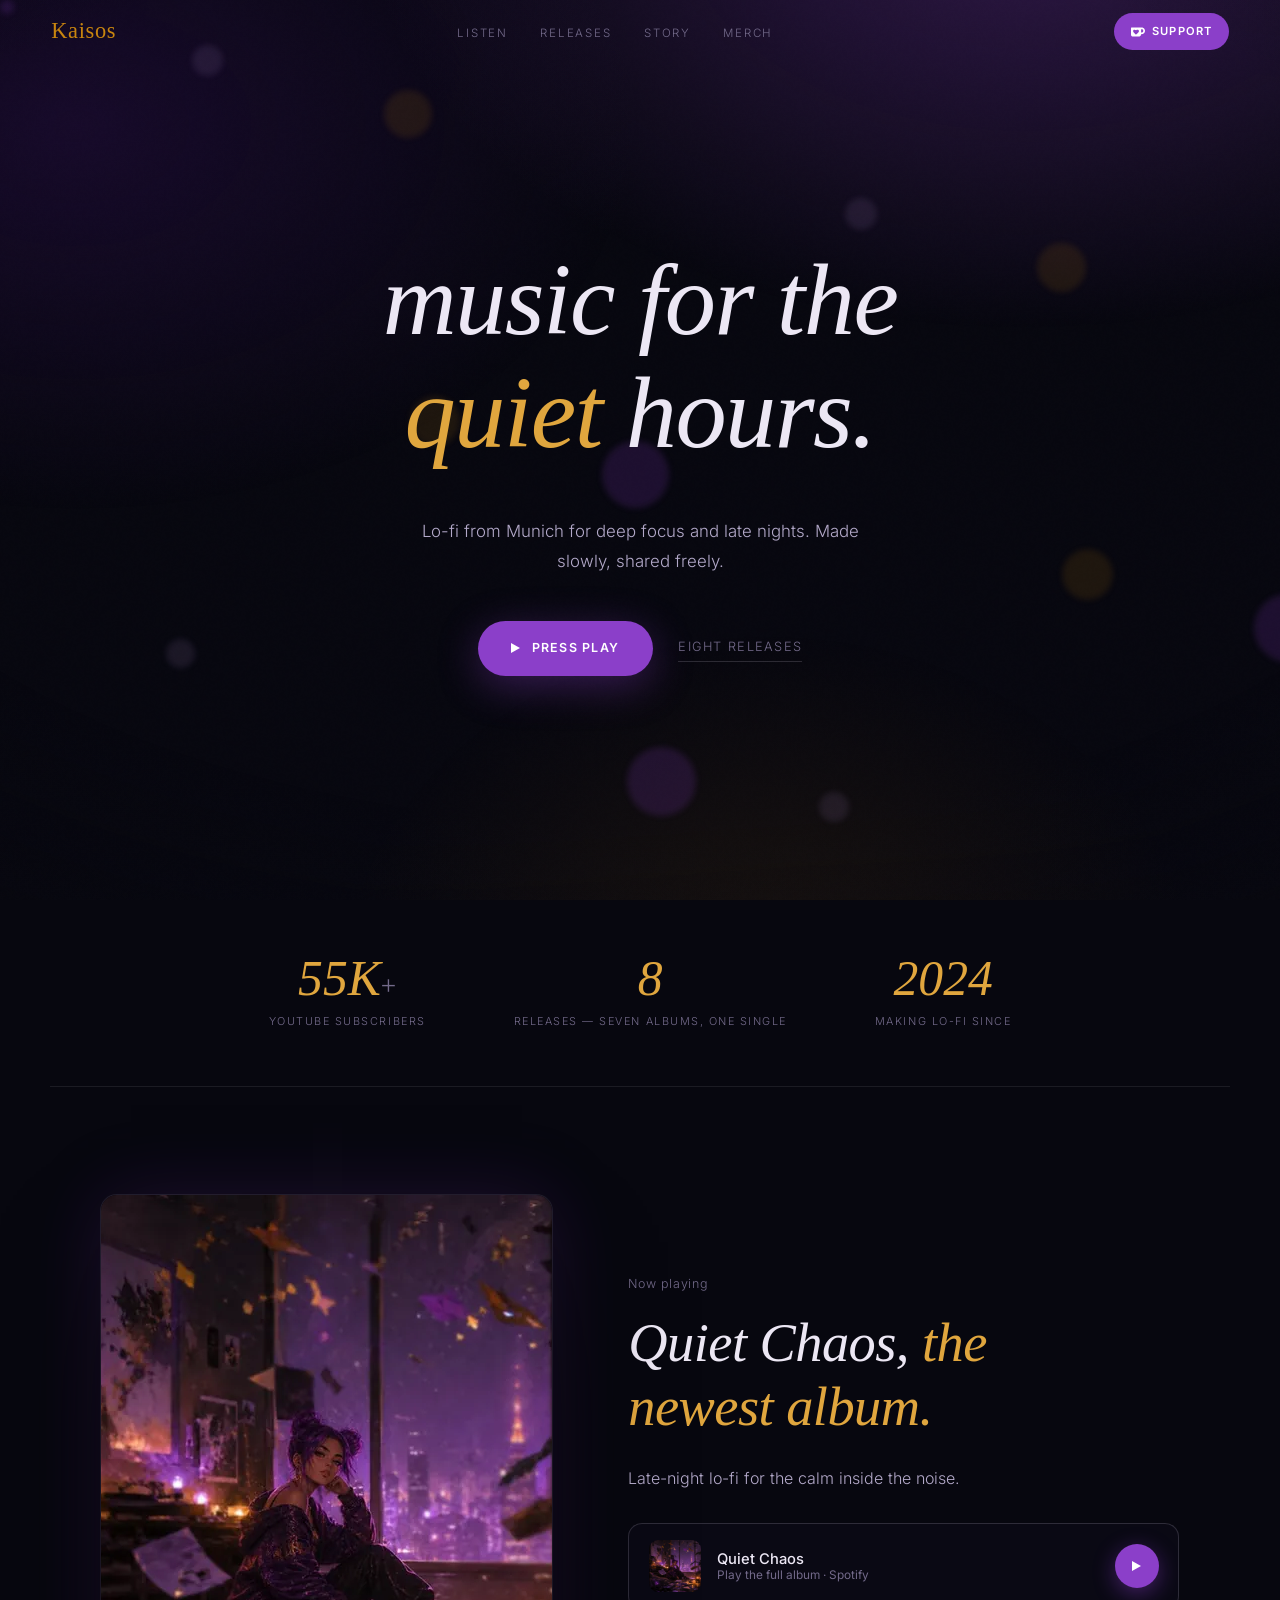
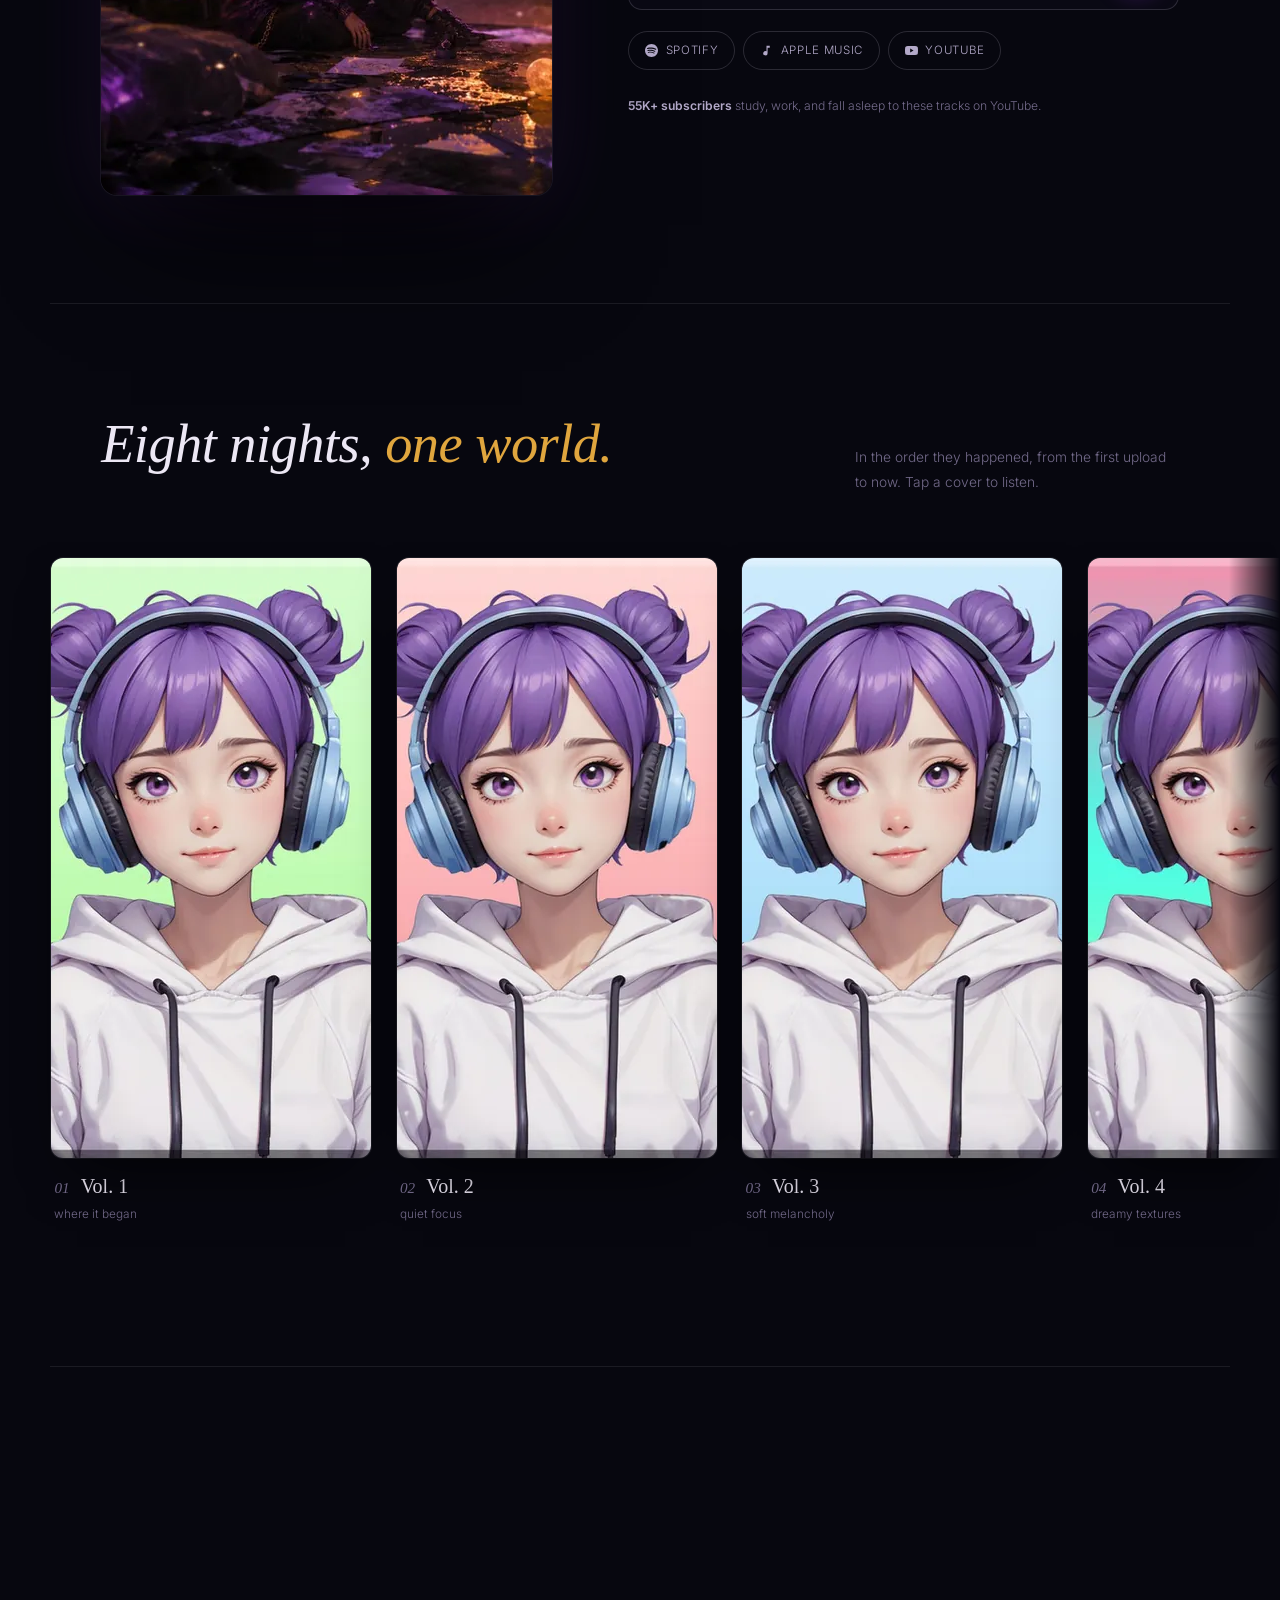
==== commit 8c10a9d4: "Restore stats band + floating Spotify CTA; fix JS cache staleness - Re-add the pre-redesign stats ba" ====
--- a/index.html
+++ b/index.html
@@ -213,6 +213,21 @@
 .np-proof{margin-top:1.6rem;font-size:0.76rem;color:var(--ink-3)}
 .np-proof b{color:var(--ink-2);font-weight:600}
 
+/* ── stats band ── */
+.stats-band{padding:3.4rem 0}
+.stats{display:flex;justify-content:center;gap:clamp(2.2rem,8vw,5.5rem);flex-wrap:wrap;text-align:center}
+.stat{display:flex;flex-direction:column;gap:0.5rem}
+.stat-v{font-family:var(--serif);font-style:italic;font-weight:400;font-size:clamp(2.3rem,5vw,3.1rem);line-height:1;color:var(--gold-soft)}
+.stat-v i{font-style:normal;font-size:0.55em;color:var(--ink-3)}
+.stat-l{font-size:0.68rem;letter-spacing:0.14em;text-transform:uppercase;color:var(--ink-3)}
+
+/* ── floating listen CTA ── */
+.listen-fab{position:fixed;left:50%;bottom:1.5rem;z-index:48;display:inline-flex;align-items:center;gap:0.6rem;background:var(--violet);color:#fff;font-family:var(--sans);font-size:0.76rem;font-weight:600;letter-spacing:0.09em;text-transform:uppercase;padding:0.85rem 1.7rem;border-radius:100px;text-decoration:none;box-shadow:0 12px 38px rgba(139,63,201,0.5);opacity:0;visibility:hidden;transform:translate(-50%,150%);transition:transform 0.45s cubic-bezier(.2,.9,.3,1),opacity 0.35s,visibility 0.35s,box-shadow 0.25s}
+.listen-fab.show{opacity:1;visibility:visible;transform:translate(-50%,0)}
+.listen-fab:hover{box-shadow:0 16px 50px rgba(139,63,201,0.7)}
+.listen-fab:active{transform:translate(-50%,2px)}
+.listen-fab svg{width:16px;height:16px;fill:currentColor}
+
 /* ══ THE SHELF ══ */
 .shelf-head{display:flex;align-items:baseline;justify-content:space-between;gap:2rem;flex-wrap:wrap;margin-bottom:2.6rem}
 .shelf-head p{font-size:0.86rem;color:var(--ink-3);max-width:36ch}
@@ -388,6 +403,15 @@
     </div>
   </div>
 </header>
+
+<!-- ══ STATS ══ -->
+<section class="stats-band" aria-label="At a glance" data-phase="dusk">
+  <div class="wrap stats">
+    <div class="stat rv"><span class="stat-v">55K<i>+</i></span><span class="stat-l">YouTube subscribers</span></div>
+    <div class="stat rv d1"><span class="stat-v">8</span><span class="stat-l">Releases — seven albums, one single</span></div>
+    <div class="stat rv d2"><span class="stat-v">2024</span><span class="stat-l">Making lo-fi since</span></div>
+  </div>
+</section>
 
 <hr class="hairline"/>
 
@@ -554,6 +578,11 @@
 
 </main>
 
+<!-- ══ FLOATING LISTEN CTA ══ -->
+<a class="listen-fab" id="listenFab" href="https://open.spotify.com/artist/5luMo1wzJV2T84LVD8g66M" target="_blank" rel="noopener" aria-label="Listen to Kaisos on Spotify">
+  <svg viewBox="0 0 24 24" aria-hidden="true"><use href="#i-spotify"/></svg><span>Listen on Spotify</span>
+</a>
+
 <!-- ══ FOOTER ══ -->
 <footer data-phase="dawn">
   <div class="ft-in">
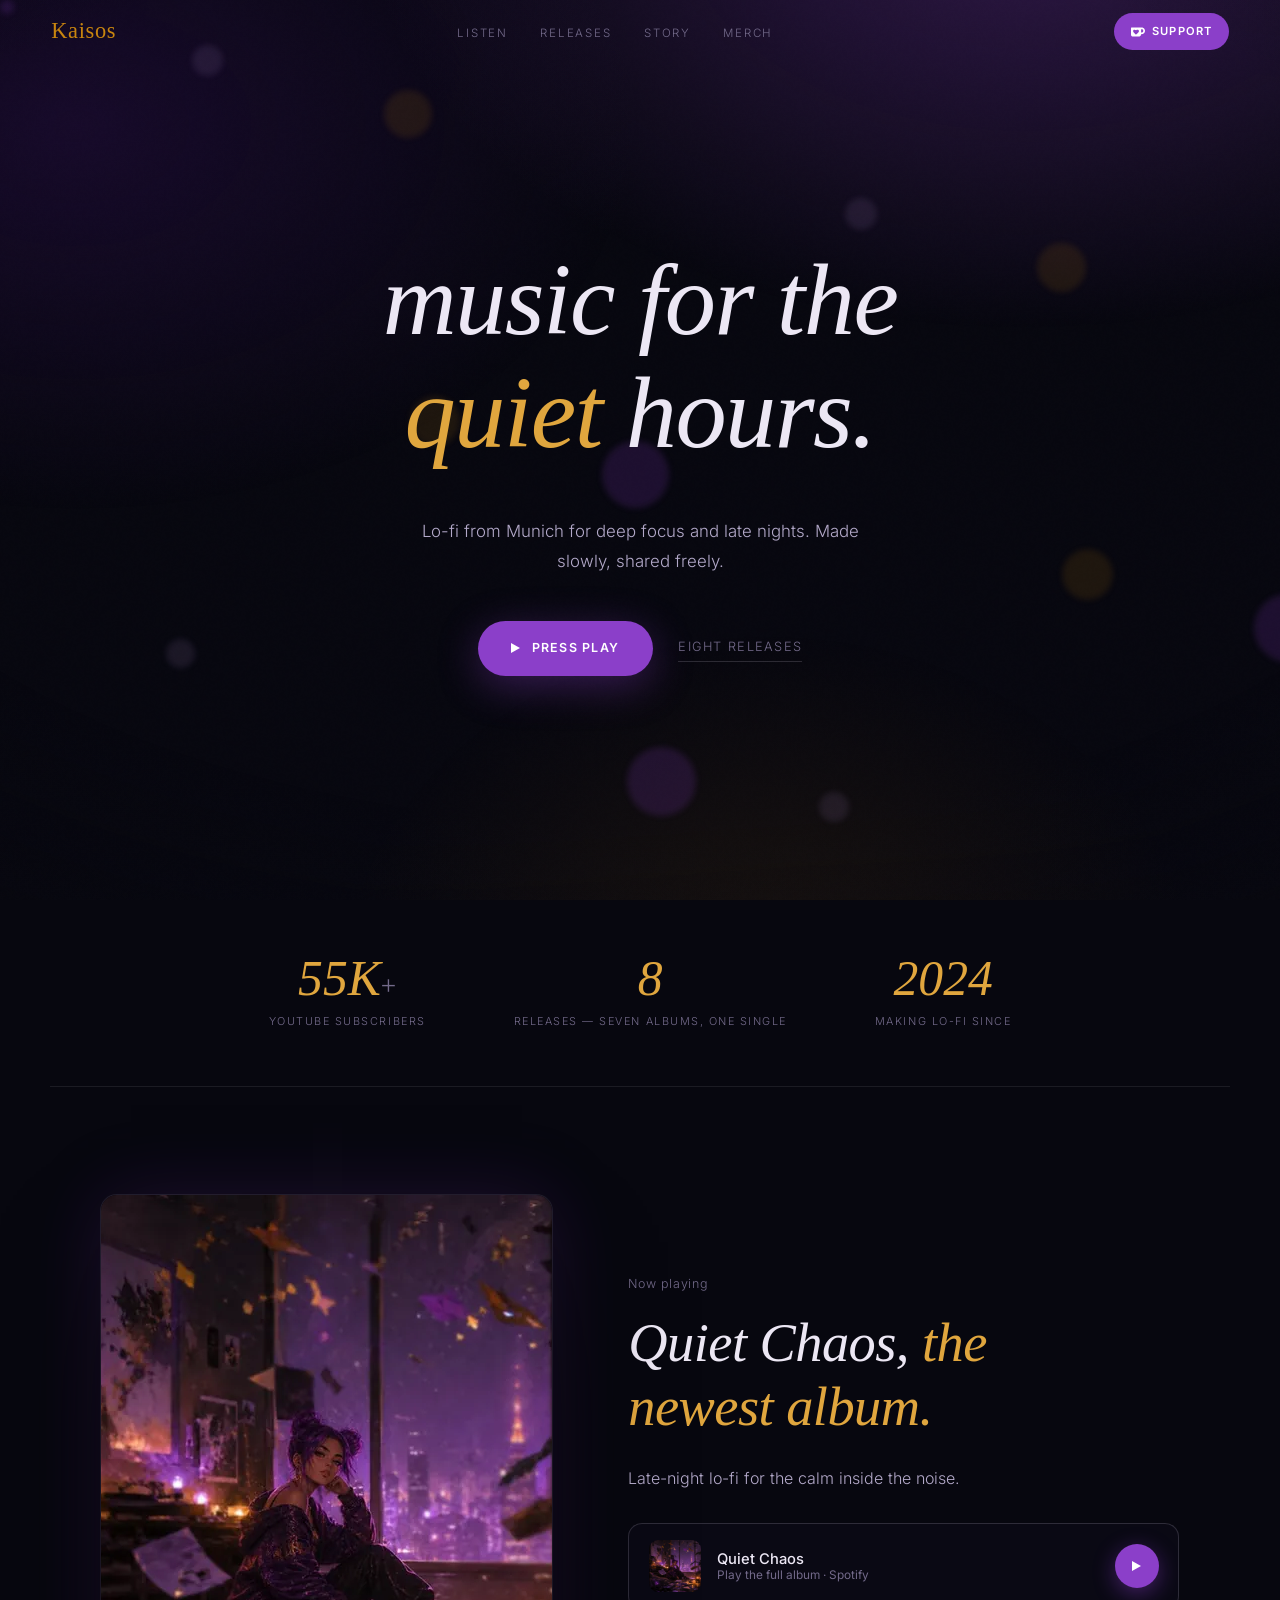
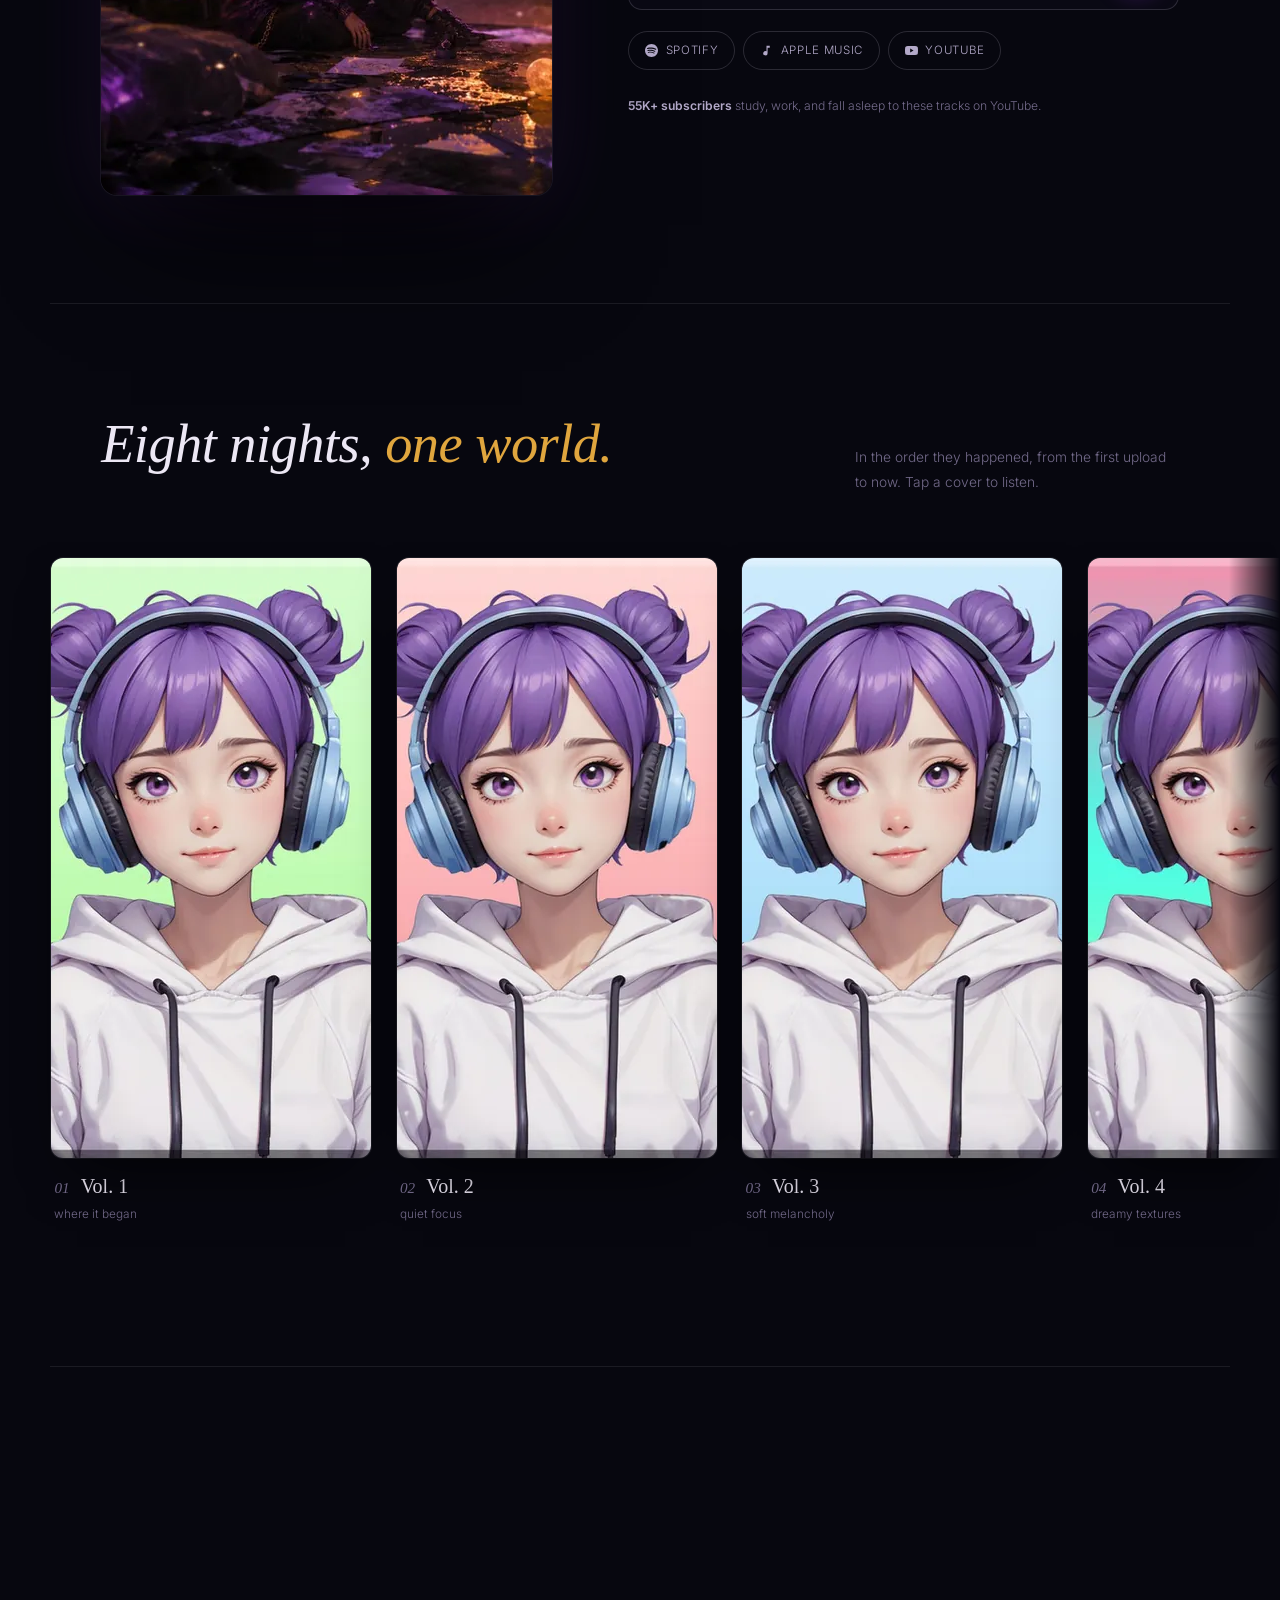
==== commit 7b9352db: "deploy: session 56 — fan signup form + mobile-only Spotify CTA" ====
--- a/index.html
+++ b/index.html
@@ -227,6 +227,7 @@
 .listen-fab:hover{box-shadow:0 16px 50px rgba(139,63,201,0.7)}
 .listen-fab:active{transform:translate(-50%,2px)}
 .listen-fab svg{width:16px;height:16px;fill:currentColor}
+@media(min-width:901px){.listen-fab{display:none}}
 
 /* ══ THE SHELF ══ */
 .shelf-head{display:flex;align-items:baseline;justify-content:space-between;gap:2rem;flex-wrap:wrap;margin-bottom:2.6rem}
@@ -284,6 +285,20 @@
 .pane .ghost{display:inline-flex;width:100%;justify-content:center;align-items:center;gap:0.5rem;text-decoration:none;border:1px solid rgba(200,133,15,0.45);color:var(--gold-soft);font-size:0.76rem;font-weight:600;letter-spacing:0.09em;text-transform:uppercase;padding:0.9rem 1.5rem;border-radius:100px;transition:background 0.25s,border-color 0.25s}
 .pane .ghost:hover{background:rgba(200,133,15,0.08);border-color:var(--gold)}
 .pane .note{font-size:0.72rem;color:var(--ink-3);text-align:center;margin:0.9rem 0 0}
+.pane .note a{color:var(--gold-soft);text-decoration:none;border-bottom:1px solid rgba(224,166,62,0.3);transition:border-color 0.2s}
+.pane .note a:hover{border-color:var(--gold-soft)}
+.signup .field{margin-bottom:1rem}
+.signup label{display:block;font-size:0.72rem;letter-spacing:0.09em;text-transform:uppercase;color:var(--ink-3);margin-bottom:0.5rem}
+.signup label .opt{text-transform:none;letter-spacing:0;color:var(--ink-3);opacity:0.7}
+.signup input,.signup textarea{width:100%;background:rgba(255,255,255,0.03);border:1px solid var(--line);border-radius:12px;color:var(--ink);font-family:var(--sans);font-size:0.9rem;font-weight:300;padding:0.85rem 1rem;transition:border-color 0.2s,background 0.2s}
+.signup input:focus,.signup textarea:focus{outline:0;border-color:rgba(200,133,15,0.5);background:rgba(255,255,255,0.05)}
+.signup input::placeholder,.signup textarea::placeholder{color:var(--ink-3)}
+.signup textarea{resize:vertical;min-height:74px;line-height:1.6}
+.signup .btn-play[disabled]{opacity:0.6;cursor:default}
+.signup .hp{position:absolute;left:-9999px;width:1px;height:1px;overflow:hidden}
+.form-done{text-align:center;padding:1.4rem 0.5rem}
+.form-done h3{margin-bottom:0.5rem}
+.form-done p{margin-bottom:0}
 
 /* ══ FOOTER ══ */
 footer{position:relative;z-index:2;border-top:1px solid var(--line);padding:3rem var(--pad) 2.4rem;background:rgba(7,7,15,0.55)}
@@ -560,6 +575,24 @@
         </div>
       </div>
       <div>
+        <div class="pane rv" data-signup-pane>
+          <h3>Stay in the quiet.</h3>
+          <p>New drops, quiet-hours notes, the occasional unreleased loop &#8212; or just say hi. No spam, ever.</p>
+          <form name="fan-signup" method="POST" data-netlify="true" netlify-honeypot="bot-field" class="signup" data-signup-form>
+            <input type="hidden" name="form-name" value="fan-signup"/>
+            <p class="hp"><label>Leave this empty <input name="bot-field" tabindex="-1" autocomplete="off"/></label></p>
+            <div class="field">
+              <label for="fan-email">Email</label>
+              <input id="fan-email" type="email" name="email" required autocomplete="email" placeholder="you@somewhere.com"/>
+            </div>
+            <div class="field">
+              <label for="fan-msg">Message <span class="opt">(optional)</span></label>
+              <textarea id="fan-msg" name="message" placeholder="Say hi, request a room, book a session&#8230;"></textarea>
+            </div>
+            <button type="submit" class="btn-play">Send it &#8594;</button>
+            <p class="note">Or reach me at <a href="mailto:contact@kaisos.com">contact@kaisos.com</a></p>
+          </form>
+        </div>
         <div class="pane rv d1">
           <h3>Minimal pieces for quiet creators.</h3>
           <p>Dark tones, soft gold, purple detail. Built to wear while you work.</p>
@@ -610,7 +643,7 @@
     <h3>Angaben gem&#228;&#223; &#167; 5 TMG</h3>
     <p>Adnan Cengiz<br/>Landshuter Allee 138<br/>80637 M&#252;nchen</p>
     <h3>Kontakt</h3>
-    <p>E-Mail: <a href="mailto:cengiz.adnan93@gmail.com">cengiz.adnan93@gmail.com</a></p>
+    <p>E-Mail: <a href="mailto:contact@kaisos.com">contact@kaisos.com</a></p>
     <h3>Verantwortlich f&#252;r den Inhalt nach &#167; 55 Abs. 2 RStV</h3>
     <p>Adnan Cengiz<br/>Landshuter Allee 138<br/>80637 M&#252;nchen</p>
     <h3>Haftungsausschluss</h3>
@@ -624,14 +657,14 @@
     <button type="button" class="modal-close" aria-label="Close">&#215;</button>
     <h2 id="privacy-title">Privacy Policy</h2>
     <h3>Controller</h3>
-    <p>Adnan Cengiz, Landshuter Allee 138, 80637 M&#252;nchen<br/>E-Mail: <a href="mailto:cengiz.adnan93@gmail.com">cengiz.adnan93@gmail.com</a></p>
+    <p>Adnan Cengiz, Landshuter Allee 138, 80637 M&#252;nchen<br/>E-Mail: <a href="mailto:contact@kaisos.com">contact@kaisos.com</a></p>
     <h3>Data Collection</h3>
     <p>This website does not collect personal data. No first-party cookies are set. We use Plausible Analytics, a privacy-friendly, cookieless service that records only aggregated, anonymous usage statistics (page views and outbound clicks); it sets no cookies and performs no cross-site tracking. See <a href="https://plausible.io/privacy" target="_blank" rel="noopener">Plausible&#8217;s privacy policy</a>.</p>
     <h3>Third-party Services</h3>
     <p>Music players (Spotify, Apple Music, YouTube) load only after you click to play them. Once loaded, these providers may set their own cookies. Please refer to their privacy policies: <a href="https://www.spotify.com/legal/privacy-policy/" target="_blank" rel="noopener">Spotify</a>, <a href="https://more.ko-fi.com/privacy" target="_blank" rel="noopener">Ko-fi</a>.</p>
     <p lang="de">Spotify-Player werden erst nach einem Klick auf den Play-Button geladen. Erst danach k&#246;nnen diese Anbieter eigene Daten erheben. Bitte beachten Sie die Datenschutzerkl&#228;rungen dieser Anbieter.</p>
     <h3>Your Rights</h3>
-    <p>You have the right to access, rectify, and erase your stored data. Contact: <a href="mailto:cengiz.adnan93@gmail.com">cengiz.adnan93@gmail.com</a></p>
+    <p>You have the right to access, rectify, and erase your stored data. Contact: <a href="mailto:contact@kaisos.com">contact@kaisos.com</a></p>
   </div>
 </div>
 
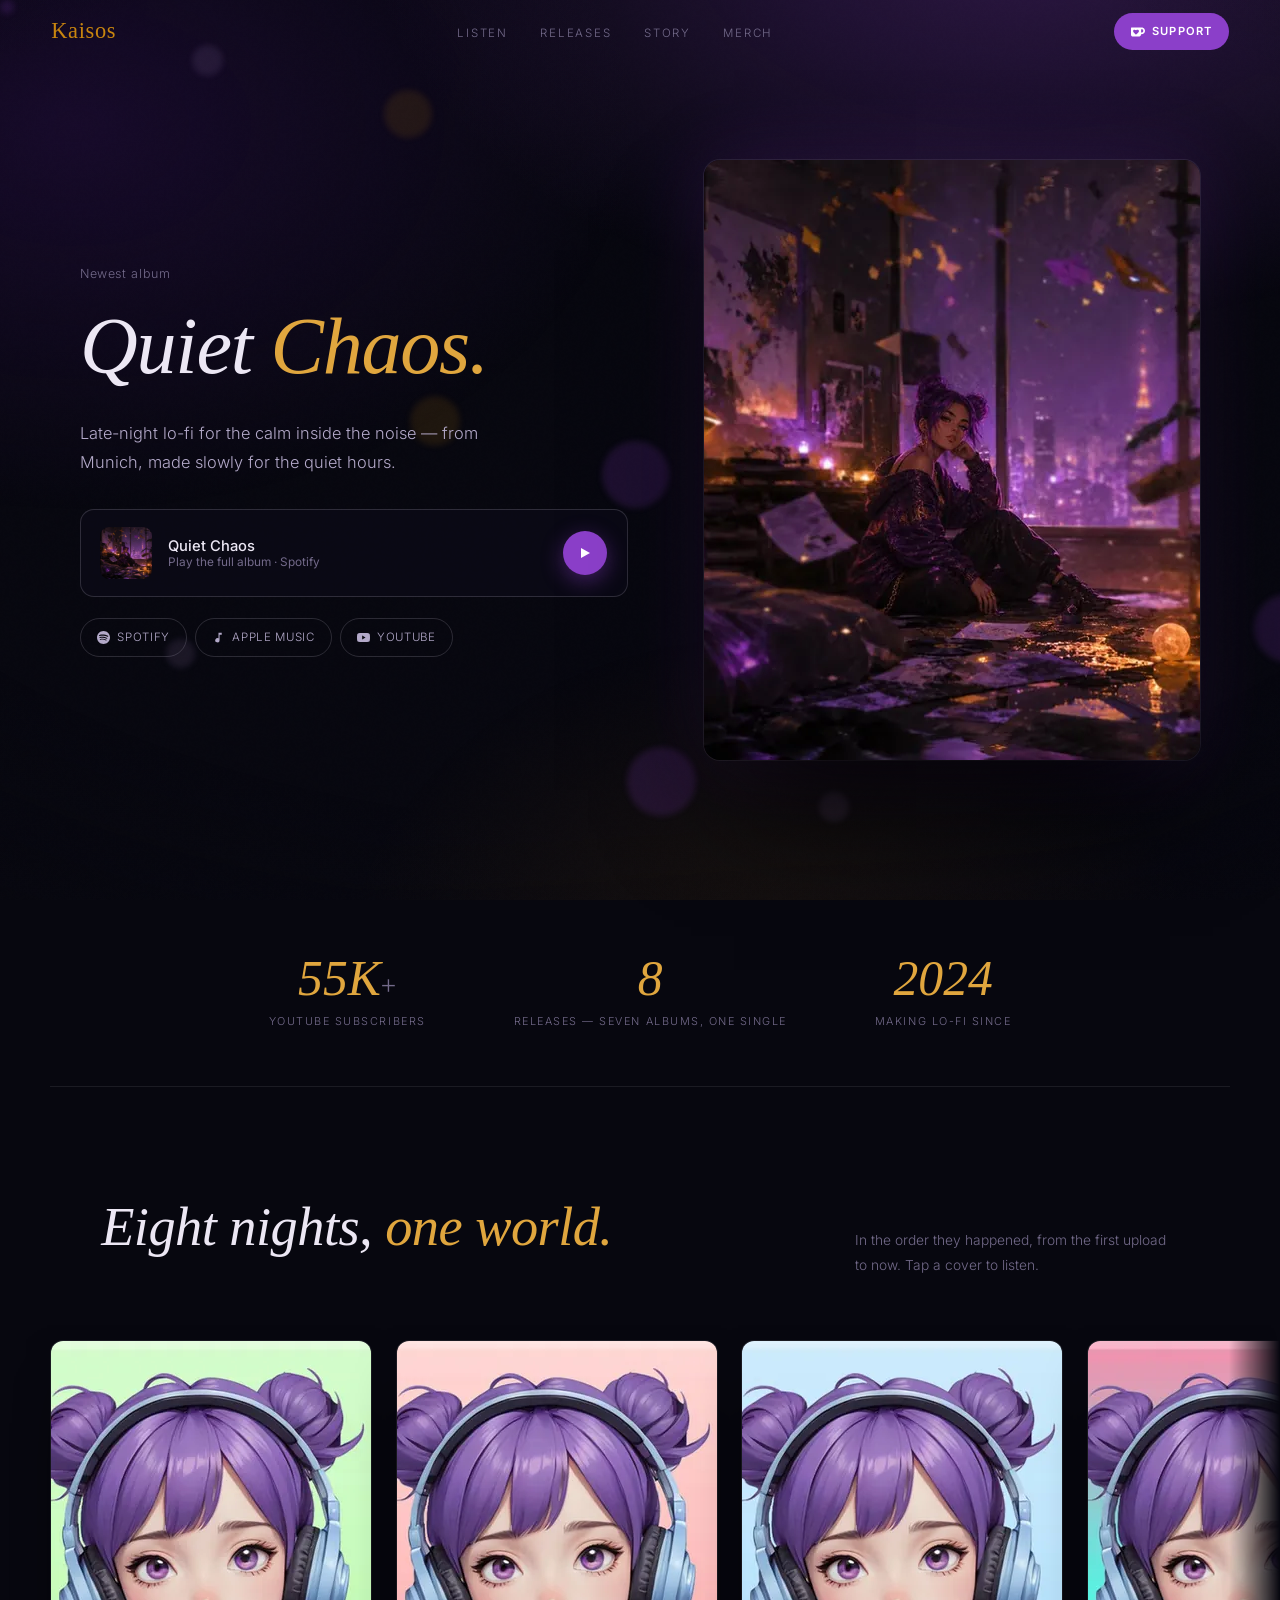
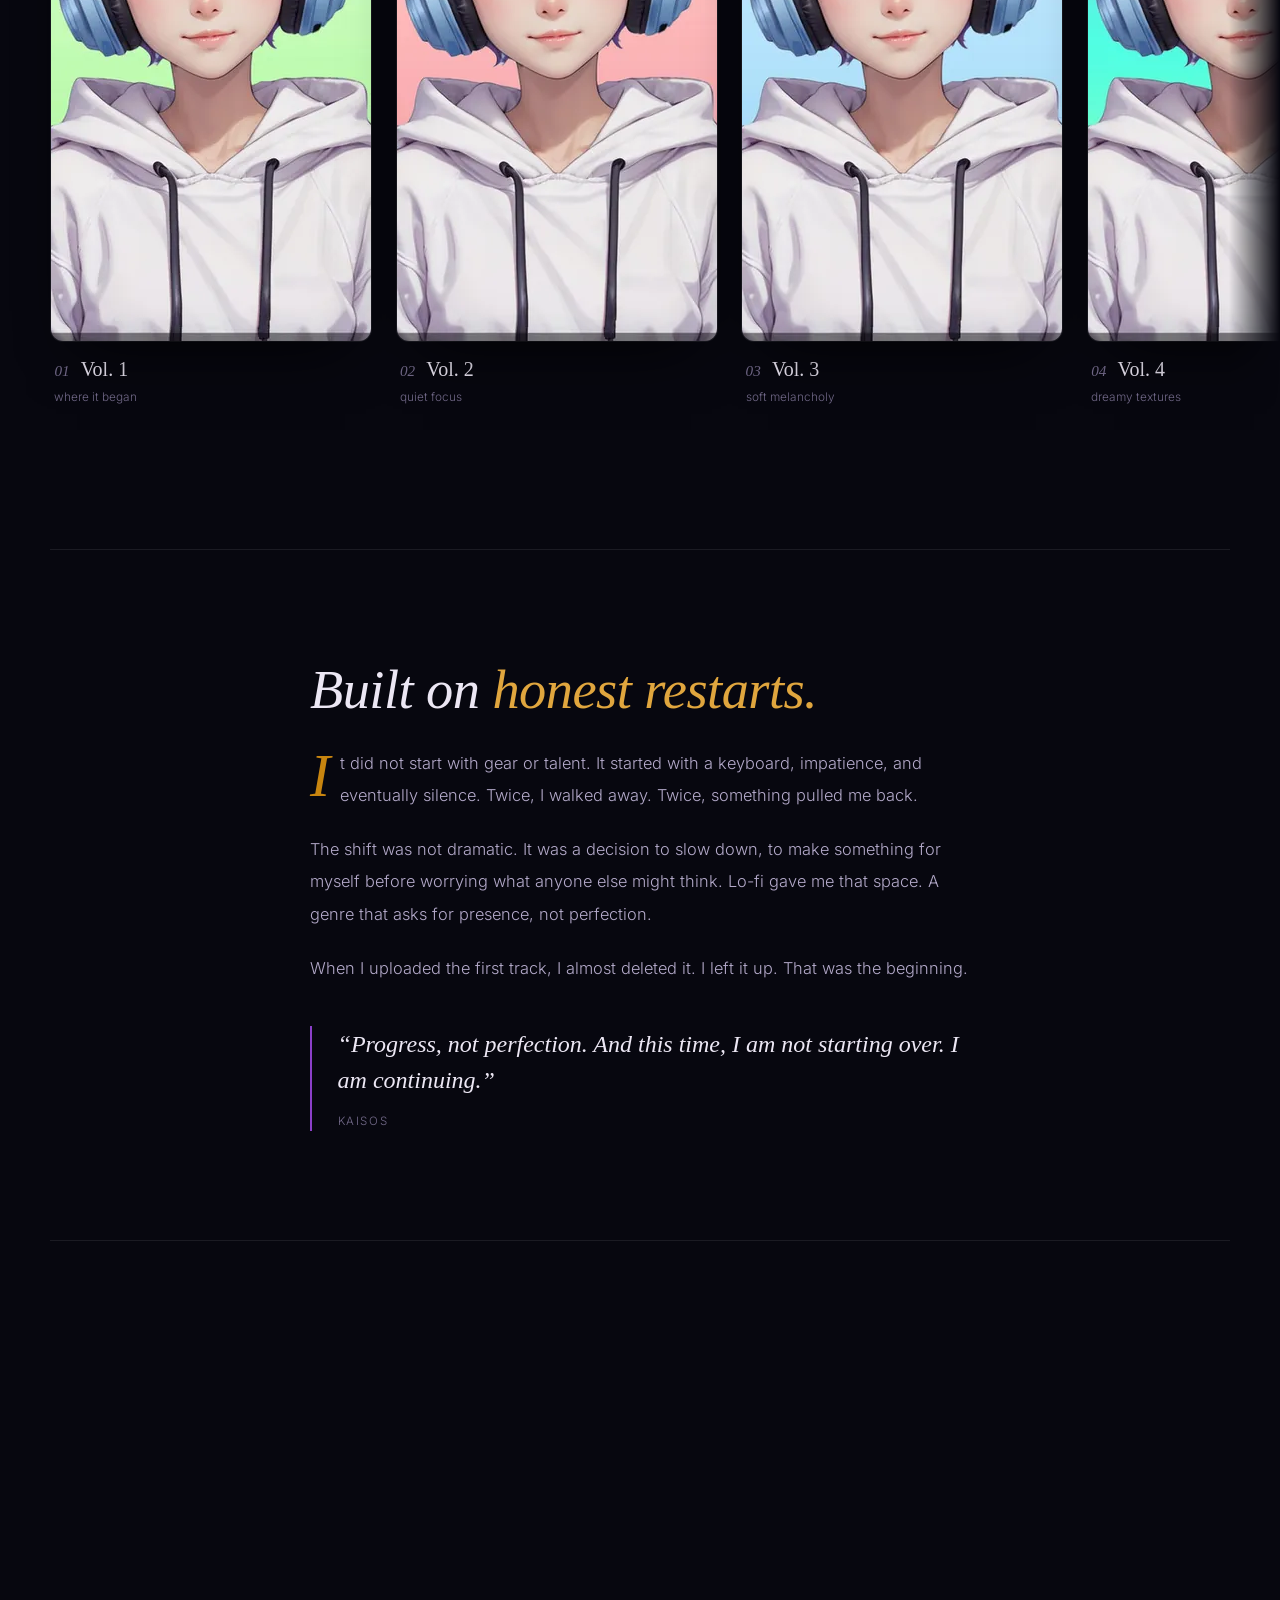
==== commit d64a35ff: "deploy: session 57 — hero leads with newest album (Quiet Chaos)" ====
--- a/index.html
+++ b/index.html
@@ -177,13 +177,13 @@
 .skip{position:fixed;top:0;left:50%;transform:translate(-50%,-130%);z-index:80;background:var(--violet);color:#fff;padding:0.7rem 1.3rem;border-radius:0 0 6px 6px;font-size:0.78rem;transition:transform 0.2s}
 .skip:focus{transform:translate(-50%,0)}
 
-/* ══ HERO — manifesto ══ */
-.hero{min-height:100svh;display:grid;place-items:center;text-align:center;padding:110px var(--pad) 90px}
-.hero-in{max-width:880px}
-.hero h1{font-family:var(--serif);font-style:italic;font-weight:400;font-size:clamp(3rem,9vw,6.4rem);line-height:1.1;color:var(--ink);letter-spacing:-0.015em;text-wrap:balance;padding-bottom:0.14em}
+/* ══ HERO — newest album ══ */
+.hero{min-height:100svh;display:grid;place-items:center;padding:110px var(--pad) 90px}
+.hero-in{max-width:1120px;width:100%;display:grid;grid-template-columns:1.05fr 0.95fr;gap:clamp(2.5rem,6vw,5.5rem);align-items:center}
+.hero .small{display:block;margin-bottom:1.1rem}
+.hero h1{font-family:var(--serif);font-style:italic;font-weight:400;font-size:clamp(2.6rem,6.5vw,5rem);line-height:1.06;color:var(--ink);letter-spacing:-0.015em;text-wrap:balance;padding-bottom:0.1em}
 .hero h1 .au{color:var(--gold-soft)}
-.hero-sub{margin:2rem auto 2.8rem;max-width:44ch;font-size:1.05rem;color:var(--ink-2)}
-.hero-ctas{display:flex;gap:1.6rem;justify-content:center;align-items:center;flex-wrap:wrap}
+.hero-sub{margin:1.4rem 0 2rem;max-width:42ch;font-size:1.02rem;color:var(--ink-2)}
 .btn-play{display:inline-flex;align-items:center;gap:0.7rem;text-decoration:none;background:var(--violet);color:#fff;font-size:0.78rem;font-weight:600;letter-spacing:0.1em;text-transform:uppercase;padding:1rem 2.1rem;border-radius:100px;box-shadow:0 10px 40px rgba(139,63,201,0.35);transition:transform 0.2s,box-shadow 0.25s;border:0;cursor:pointer;font-family:var(--sans)}
 .btn-play:hover{transform:translateY(-2px);box-shadow:0 16px 52px rgba(139,63,201,0.5)}
 .btn-play:active{transform:scale(0.98)}
@@ -191,12 +191,9 @@
 .link-quiet{font-size:0.8rem;letter-spacing:0.1em;text-transform:uppercase;color:var(--ink-3);text-decoration:none;border-bottom:1px solid var(--line-2);padding-bottom:3px;transition:color 0.25s,border-color 0.25s}
 .link-quiet:hover{color:var(--ink);border-color:var(--gold)}
 
-/* ══ NOW PLAYING ══ */
-.np{display:grid;grid-template-columns:0.9fr 1.1fr;gap:clamp(2.5rem,6vw,5.5rem);align-items:center}
+/* ── album cover + player ── */
 .np-cover{position:relative;border-radius:16px;overflow:hidden;box-shadow:0 60px 120px -30px rgba(0,0,0,0.9),0 0 0 1px var(--line),0 0 80px rgba(139,63,201,0.18);transform:rotate(-1.6deg)}
 .np-cover img{width:100%;aspect-ratio:1;object-fit:cover}
-.np-txt .small{display:block;margin-bottom:1rem}
-.np-txt p.lede{max-width:44ch;margin-bottom:1.8rem}
 .embed{border:1px solid var(--line-2);border-radius:14px;overflow:hidden;background:var(--pane);margin-bottom:1.3rem}
 .facade{display:flex;align-items:center;gap:1rem;width:100%;padding:1.05rem 1.2rem;background:none;border:0;cursor:pointer;text-align:left;font-family:inherit;color:var(--ink);transition:opacity 0.3s}
 .facade img{width:52px;height:52px;border-radius:9px;object-fit:cover}
@@ -210,8 +207,6 @@
 .plat{display:inline-flex;align-items:center;gap:0.45rem;padding:0.5rem 1rem;border:1px solid var(--line-2);border-radius:100px;color:var(--ink-2);text-decoration:none;font-size:0.72rem;letter-spacing:0.06em;text-transform:uppercase;transition:border-color 0.25s,color 0.25s}
 .plat:hover{border-color:var(--gold);color:var(--gold-soft)}
 .plat svg{width:13px;height:13px;fill:currentColor}
-.np-proof{margin-top:1.6rem;font-size:0.76rem;color:var(--ink-3)}
-.np-proof b{color:var(--ink-2);font-weight:600}
 
 /* ── stats band ── */
 .stats-band{padding:3.4rem 0}
@@ -333,8 +328,10 @@
   .nv-links{display:none}
   .nv-cta{display:none}
   .nv-burger{display:flex}
-  .np{grid-template-columns:1fr;gap:2.4rem}
-  .np-cover{max-width:380px;margin:0 auto;transform:rotate(0)}
+  .hero-in{grid-template-columns:1fr;gap:2.4rem;text-align:center;justify-items:center}
+  .hero-txt .plats{justify-content:center}
+  .hero-sub{margin-left:auto;margin-right:auto}
+  .np-cover{max-width:340px;order:-1;transform:rotate(0)}
   .stay-grid{grid-template-columns:1fr;gap:2.6rem}
 }
 @media(max-width:560px){
@@ -408,39 +405,13 @@
 <main class="page" id="top">
 
 <!-- ══ HERO ══ -->
-<header class="hero" data-phase="dusk">
+<header class="hero" id="listen" data-phase="dusk">
   <div class="hero-in">
-    <h1 class="rv">music for the <span class="au">quiet</span> hours.</h1>
-    <p class="hero-sub rv d1">Lo-fi from Munich for deep focus and late nights. Made slowly, shared freely.</p>
-    <div class="hero-ctas rv d2">
-      <a class="btn-play" href="#listen"><span class="tri"></span> Press play</a>
-      <a class="link-quiet" href="#releases">eight releases</a>
-    </div>
-  </div>
-</header>
-
-<!-- ══ STATS ══ -->
-<section class="stats-band" aria-label="At a glance" data-phase="dusk">
-  <div class="wrap stats">
-    <div class="stat rv"><span class="stat-v">55K<i>+</i></span><span class="stat-l">YouTube subscribers</span></div>
-    <div class="stat rv d1"><span class="stat-v">8</span><span class="stat-l">Releases — seven albums, one single</span></div>
-    <div class="stat rv d2"><span class="stat-v">2024</span><span class="stat-l">Making lo-fi since</span></div>
-  </div>
-</section>
-
-<hr class="hairline"/>
-
-<!-- ══ NOW PLAYING ══ -->
-<section id="listen" data-phase="dusk">
-  <div class="wrap np">
-    <div class="np-cover rv">
-      <img src="covers/quiet-chaos.webp" alt="Quiet Chaos album cover by Kaisos" width="600" height="600" fetchpriority="high" decoding="async"/>
-    </div>
-    <div class="np-txt">
-      <span class="small rv">Now playing</span>
-      <h2 class="voice rv">Quiet Chaos, <span class="au">the newest album.</span></h2>
-      <p class="lede rv d1">Late-night lo-fi for the calm inside the noise.</p>
-      <div class="embed rv d2">
+    <div class="hero-txt">
+      <span class="small rv">Newest album</span>
+      <h1 class="rv d1">Quiet <span class="au">Chaos.</span></h1>
+      <p class="hero-sub rv d2">Late-night lo-fi for the calm inside the noise — from Munich, made slowly for the quiet hours.</p>
+      <div class="embed rv d3">
         <button type="button" class="facade" data-embed="https://open.spotify.com/embed/album/4e6gK5CEZqllYvsjWDY3Pl?utm_source=generator&amp;theme=0" data-h="352" aria-label="Load Spotify player for Quiet Chaos">
           <img src="covers/quiet-chaos.webp" alt="" aria-hidden="true" width="52" height="52"/>
           <span><span class="ft1">Quiet Chaos</span><span class="ft2">Play the full album · Spotify</span></span>
@@ -452,8 +423,19 @@
         <a class="plat" href="https://music.apple.com/us/album/quiet-chaos/6773957574" target="_blank" rel="noopener"><svg viewBox="0 0 24 24"><use href="#i-apple"/></svg> Apple Music</a>
         <a class="plat" href="https://youtube.com/@LofiKaisos" target="_blank" rel="noopener"><svg viewBox="0 0 24 24"><use href="#i-youtube"/></svg> YouTube</a>
       </div>
-      <p class="np-proof rv d3"><b>55K+ subscribers</b> study, work, and fall asleep to these tracks on YouTube.</p>
-    </div>
+    </div>
+    <div class="np-cover rv d1">
+      <img src="covers/quiet-chaos.webp" alt="Quiet Chaos album cover by Kaisos" width="600" height="600" fetchpriority="high" decoding="async"/>
+    </div>
+  </div>
+</header>
+
+<!-- ══ STATS ══ -->
+<section class="stats-band" aria-label="At a glance" data-phase="dusk">
+  <div class="wrap stats">
+    <div class="stat rv"><span class="stat-v">55K<i>+</i></span><span class="stat-l">YouTube subscribers</span></div>
+    <div class="stat rv d1"><span class="stat-v">8</span><span class="stat-l">Releases — seven albums, one single</span></div>
+    <div class="stat rv d2"><span class="stat-v">2024</span><span class="stat-l">Making lo-fi since</span></div>
   </div>
 </section>
 
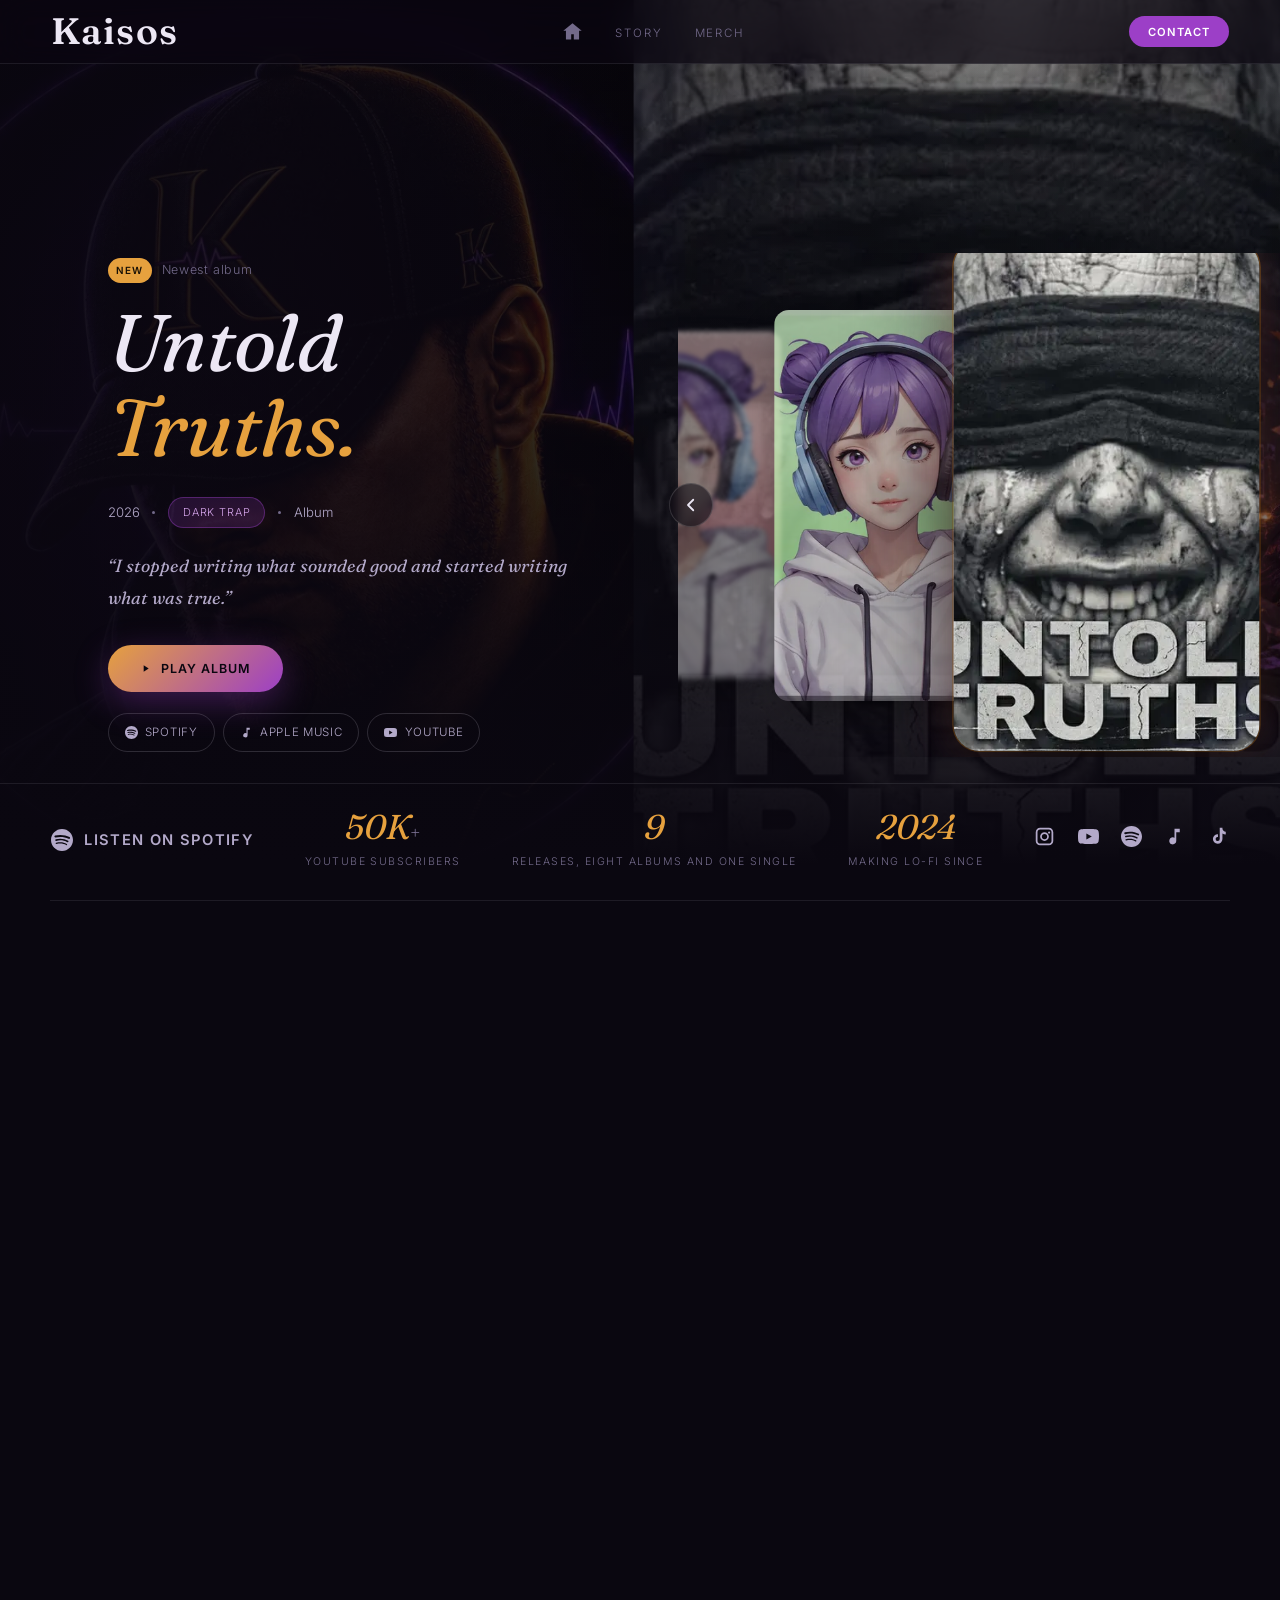
==== commit 29b962b5: "deploy: session 58 — swap CG font for Fraunces, add covers, tweak merch/press copy Co-Authored-By: C" ====
--- a/index.html
+++ b/index.html
@@ -3,15 +3,15 @@
 <head>
 <meta charset="UTF-8"/>
 <meta name="viewport" content="width=device-width,initial-scale=1"/>
-<meta name="description" content="Kaisos — lo-fi music producer from Munich. Ambient beats, dark trap, and chill study music. Eight self-released titles, including the album Quiet Chaos. On Spotify, Apple Music, and YouTube."/>
-<meta name="theme-color" content="#07070f"/>
+<meta name="description" content="Kaisos: lo-fi music producer from Munich. Ambient beats, dark trap, and chill study music. Nine self-released titles, including the album Untold Truths. On Spotify, Apple Music, and YouTube."/>
+<meta name="theme-color" content="#0a0710"/>
 <meta name="color-scheme" content="dark"/>
 <meta name="robots" content="index, follow"/>
 <meta name="author" content="Adnan Cengiz"/>
-<meta property="og:title" content="Kaisos — Lo-Fi Worlds from Munich"/>
-<meta property="og:description" content="Lo-fi music producer from Munich. Ambient beats, dark trap, and chill hip-hop. Eight self-released releases, including the album Quiet Chaos. 55K+ YouTube subscribers."/>
+<meta property="og:title" content="Kaisos: Lo-Fi Worlds from Munich"/>
+<meta property="og:description" content="Lo-fi music producer from Munich. Ambient beats, dark trap, and chill hip-hop. Nine self-released releases, including the album Untold Truths. 50K+ YouTube subscribers."/>
 <meta property="og:image" content="https://kaisos.com/og-image.png"/>
-<meta property="og:image:alt" content="Kaisos — Lo-Fi Music Producer from Munich"/>
+<meta property="og:image:alt" content="Kaisos: Lo-Fi Music Producer from Munich"/>
 <meta property="og:image:type" content="image/png"/>
 <meta property="og:image:width" content="1200"/>
 <meta property="og:image:height" content="630"/>
@@ -23,7 +23,7 @@
 <link rel="canonical" href="https://kaisos.com"/>
 <link rel="icon" type="image/png" href="/favicon.png"/>
 <link rel="apple-touch-icon" href="/apple-touch-icon.png"/>
-<title>Kaisos — Lo-Fi Music Producer from Munich | Ambient Beats &amp; Chill Hip-Hop</title>
+<title>Kaisos: Lo-Fi Music Producer from Munich | Ambient Beats &amp; Chill Hip-Hop</title>
 <script type="application/ld+json">
 {
   "@context":"https://schema.org",
@@ -40,8 +40,8 @@
       "@type":"MusicArtist",
       "@id":"https://kaisos.com/#artist",
       "name":"Kaisos",
-      "description":"Lo-fi music producer from Munich, Germany. Ambient beats, dark trap, and chill hip-hop since 2024. Eight self-released titles on Spotify, Apple Music, and YouTube.",
-      "genre":["Lo-fi","Lo-fi Hip Hop","Chillhop","Ambient","Chill","Study Music"],
+      "description":"Lo-fi music producer from Munich, Germany. Ambient beats, dark trap, and chill hip-hop since 2024. Nine self-released titles on Spotify, Apple Music, and YouTube.",
+      "genre":["Lo-fi","Lo-fi Hip Hop","Chillhop","Ambient","Chill","Study Music","Dark Trap"],
       "url":"https://kaisos.com",
       "image":"https://kaisos.com/ProfileImg.png",
       "foundingLocation":{"@type":"Place","name":"Munich, Germany"},
@@ -52,8 +52,9 @@
         "https://www.instagram.com/lofikaisos/",
         "https://www.tiktok.com/@lofikaisos"
       ],
-      "numberOfAlbums":8,
+      "numberOfAlbums":9,
       "album":[
+        {"@type":"MusicAlbum","name":"Untold Truths","albumReleaseType":"AlbumRelease","url":"https://open.spotify.com/album/3xJm2P1qHg15yLCm1PjcWr","datePublished":"2026"},
         {"@type":"MusicAlbum","name":"Quiet Chaos","albumReleaseType":"AlbumRelease","url":"https://open.spotify.com/album/4e6gK5CEZqllYvsjWDY3Pl","datePublished":"2025"},
         {"@type":"MusicAlbum","name":"Purple Gold","albumReleaseType":"SingleRelease","url":"https://open.spotify.com/album/0Vhoh9SYaNQ5IFcKuEj8s3","datePublished":"2025"},
         {"@type":"MusicAlbum","name":"Lofi Kaisos Special","albumReleaseType":"AlbumRelease","url":"https://open.spotify.com/album/67OMy0DOFbt4Y5iTbL4lnE","datePublished":"2024"},
@@ -67,10 +68,10 @@
   ]
 }
 </script>
-<link rel="preload" as="image" href="covers/quiet-chaos.webp" type="image/webp"/>
+<link rel="preload" as="image" href="covers/untold-truths.webp" type="image/webp"/>
 <link rel="preload" as="font" type="font/woff2" href="/fonts/inter-latin.woff2" crossorigin/>
-<link rel="preload" as="font" type="font/woff2" href="/fonts/cg-normal-latin.woff2" crossorigin/>
-<link rel="preload" as="font" type="font/woff2" href="/fonts/cg-italic-latin.woff2" crossorigin/>
+<link rel="preload" as="font" type="font/woff2" href="/fonts/fraunces-normal-latin.woff2" crossorigin/>
+<link rel="preload" as="font" type="font/woff2" href="/fonts/fraunces-italic-latin.woff2" crossorigin/>
 <link rel="dns-prefetch" href="https://open.spotify.com"/>
 <link rel="preconnect" href="https://open.spotify.com"/>
 <link rel="stylesheet" href="/fonts.css"/>
@@ -79,20 +80,20 @@
 
 /* ══ TOKENS ══ */
 :root{
-  --bg:#07070f;
+  --bg:#0a0710;
   --ink:#ece7f4;
   --ink-2:#b3a9c9;
   --ink-3:#736a8a;
-  --gold:#c8850f;
-  --gold-soft:#e0a63e;
-  --violet:#8b3fc9;
-  --violet-soft:#c9a2ec;
+  --gold:#cf7f18;
+  --gold-soft:#e6a13e;
+  --violet:#9c3fc7;
+  --violet-soft:#d2a3e8;
   --line:rgba(232,227,245,0.09);
   --line-2:rgba(232,227,245,0.16);
   --pane:rgba(13,12,26,0.55);
   --pad:clamp(1.2rem,4.5vw,3.2rem);
   --max:1180px;
-  --serif:'Cormorant Garamond',Georgia,serif;
+  --serif:'Fraunces',Georgia,serif;
   --sans:'Inter',system-ui,sans-serif;
 }
 *{margin:0;padding:0;box-sizing:border-box}
@@ -100,30 +101,6 @@
 body{background:var(--bg);color:var(--ink-2);font-family:var(--sans);font-weight:300;line-height:1.8;overflow-x:hidden;-webkit-tap-highlight-color:transparent}
 img{max-width:100%;display:block}
 a{color:inherit}
-
-/* ══ NIGHT LAYER — the page moves through one night ══ */
-.night{position:fixed;inset:0;z-index:0;pointer-events:none}
-.night i{position:absolute;inset:0;opacity:0;transition:opacity 2.6s ease}
-.night .ph-dusk{background:
-  radial-gradient(1100px 700px at 80% -10%,rgba(139,63,201,0.30),transparent 60%),
-  radial-gradient(900px 620px at 6% 14%,rgba(45,15,80,0.42),transparent 62%),
-  radial-gradient(720px 600px at 60% 110%,rgba(200,133,15,0.10),transparent 60%)}
-.night .ph-mid{background:
-  radial-gradient(1000px 720px at 18% -6%,rgba(58,26,110,0.36),transparent 62%),
-  radial-gradient(880px 640px at 92% 30%,rgba(24,10,50,0.5),transparent 65%),
-  radial-gradient(700px 560px at 50% 115%,rgba(139,63,201,0.12),transparent 60%)}
-.night .ph-dawn{background:
-  radial-gradient(1050px 700px at 22% 108%,rgba(200,133,15,0.16),transparent 62%),
-  radial-gradient(900px 640px at 85% -8%,rgba(88,40,140,0.28),transparent 60%),
-  radial-gradient(760px 560px at 8% 30%,rgba(30,14,58,0.42),transparent 62%)}
-body[data-phase="dusk"] .ph-dusk,body[data-phase="mid"] .ph-mid,body[data-phase="dawn"] .ph-dawn{opacity:1}
-.night::after{content:'';position:absolute;inset:0;background:radial-gradient(ellipse 120% 90% at 50% 42%,transparent 55%,rgba(7,7,15,0.6) 100%)}
-.grain{position:fixed;inset:0;z-index:1;pointer-events:none;opacity:0.5;mix-blend-mode:overlay;background-image:url("data:image/svg+xml,%3Csvg viewBox='0 0 200 200' xmlns='http://www.w3.org/2000/svg'%3E%3Cfilter id='n'%3E%3CfeTurbulence type='fractalNoise' baseFrequency='0.8' numOctaves='4' stitchTiles='stitch'/%3E%3C/filter%3E%3Crect width='100%25' height='100%25' filter='url(%23n)' opacity='0.03'/%3E%3C/svg%3E")}
-
-/* ── bokeh drift ── */
-.orbs{position:fixed;inset:0;z-index:0;pointer-events:none;overflow:hidden}
-.orb{position:absolute;border-radius:50%;filter:blur(3px);opacity:0.35;animation:drift 22s ease-in-out infinite alternate}
-@keyframes drift{from{transform:translate3d(0,0,0)}to{transform:translate3d(var(--dx,20px),var(--dy,-46px),0)}}
 
 /* ══ PAGE / RHYTHM ══ */
 .page{position:relative;z-index:2}
@@ -143,16 +120,19 @@
 
 /* ══ NAV ══ */
 .nv{position:fixed;top:0;left:0;right:0;z-index:50;height:64px;display:flex;align-items:center;justify-content:space-between;padding:0 var(--pad);transition:background 0.4s,border-color 0.4s;border-bottom:1px solid transparent}
-.nv.on{background:rgba(7,7,15,0.7);backdrop-filter:blur(18px) saturate(140%);-webkit-backdrop-filter:blur(18px) saturate(140%);border-bottom-color:var(--line)}
-.nv-logo{font-family:var(--serif);font-size:1.4rem;color:var(--gold);text-decoration:none;letter-spacing:0.03em}
-.nv-links{display:flex;gap:2rem;list-style:none}
+.nv.on{background:rgba(10,7,16,0.7);backdrop-filter:blur(18px) saturate(140%);-webkit-backdrop-filter:blur(18px) saturate(140%);border-bottom-color:var(--line)}
+.nv-logo{font-family:var(--serif);font-weight:600;font-size:2.3rem;color:var(--ink);text-decoration:none;letter-spacing:0.03em;transition:color 0.25s}
+.nv-logo:hover{color:var(--gold-soft)}
+.nv-links{display:flex;align-items:center;gap:2rem;list-style:none}
 .nv-links a{text-decoration:none;font-size:0.72rem;letter-spacing:0.16em;text-transform:uppercase;color:var(--ink-3);transition:color 0.25s}
+.nv-home{display:flex;align-items:center;color:var(--ink-3);transition:color 0.25s}
+.nv-home:hover{color:var(--ink)}
+.nv-home svg{width:21px;height:21px;fill:currentColor}
 .nv-links a:hover{color:var(--ink)}
 .nv-side{display:flex;align-items:center;gap:0.9rem}
-.nv-cta{display:inline-flex;align-items:center;gap:0.45rem;text-decoration:none;background:var(--violet);color:#fff;font-size:0.7rem;font-weight:600;letter-spacing:0.1em;text-transform:uppercase;padding:0.52rem 1.05rem;border-radius:100px;transition:box-shadow 0.25s,transform 0.15s}
-.nv-cta:hover{box-shadow:0 6px 26px rgba(139,63,201,0.45)}
+.nv-cta{display:inline-flex;align-items:center;border:0;cursor:pointer;font-family:var(--sans);text-decoration:none;background:var(--violet);color:#fff;font-size:0.7rem;font-weight:600;letter-spacing:0.1em;text-transform:uppercase;padding:0.52rem 1.15rem;border-radius:100px;transition:box-shadow 0.25s,transform 0.15s}
+.nv-cta:hover{box-shadow:0 6px 26px rgba(156,63,199,0.45)}
 .nv-cta:active{transform:scale(0.97)}
-.nv-cta svg{width:14px;height:14px;fill:currentColor}
 
 /* ── mobile burger + drawer ── */
 .nv-burger{display:none;flex-direction:column;justify-content:center;gap:5px;width:44px;height:44px;padding:0;background:none;border:0;cursor:pointer}
@@ -161,7 +141,7 @@
 .nv-burger[aria-expanded="true"] span:nth-child(1){transform:translateY(7px) rotate(45deg)}
 .nv-burger[aria-expanded="true"] span:nth-child(2){opacity:0}
 .nv-burger[aria-expanded="true"] span:nth-child(3){transform:translateY(-7px) rotate(-45deg)}
-.drawer{position:fixed;inset:0;z-index:49;display:grid;place-items:center;background:rgba(7,7,15,0.94);backdrop-filter:blur(24px) saturate(140%);-webkit-backdrop-filter:blur(24px) saturate(140%);opacity:0;visibility:hidden;transition:opacity 0.35s,visibility 0.35s}
+.drawer{position:fixed;inset:0;z-index:49;display:grid;place-items:center;background:rgba(10,7,16,0.94);backdrop-filter:blur(24px) saturate(140%);-webkit-backdrop-filter:blur(24px) saturate(140%);opacity:0;visibility:hidden;transition:opacity 0.35s,visibility 0.35s}
 .drawer.open{opacity:1;visibility:visible}
 .drawer-in{display:flex;flex-direction:column;align-items:center;gap:1.9rem;text-align:center}
 .drawer-in a{font-family:var(--serif);font-style:italic;font-weight:400;font-size:2rem;line-height:1;color:var(--ink);text-decoration:none;opacity:0;transform:translateY(14px);transition:color 0.25s}
@@ -173,95 +153,120 @@
 .drawer.open .drawer-in a:nth-child(4){transition-delay:0.24s}
 .drawer.open .drawer-in a:nth-child(5){transition-delay:0.32s}
 .drawer-cta{margin-top:1.1rem;font-family:var(--sans)!important;font-style:normal!important;font-size:0.74rem!important;font-weight:600;letter-spacing:0.12em;text-transform:uppercase;color:#fff!important;background:var(--violet);padding:0.85rem 2.4rem;border-radius:100px}
-.drawer-cta:hover{color:#fff!important;box-shadow:0 6px 26px rgba(139,63,201,0.45)}
+.drawer-cta:hover{color:#fff!important;box-shadow:0 6px 26px rgba(156,63,199,0.45)}
 .skip{position:fixed;top:0;left:50%;transform:translate(-50%,-130%);z-index:80;background:var(--violet);color:#fff;padding:0.7rem 1.3rem;border-radius:0 0 6px 6px;font-size:0.78rem;transition:transform 0.2s}
 .skip:focus{transform:translate(-50%,0)}
 
 /* ══ HERO — newest album ══ */
-.hero{min-height:100svh;display:grid;place-items:center;padding:110px var(--pad) 90px}
-.hero-in{max-width:1120px;width:100%;display:grid;grid-template-columns:1.05fr 0.95fr;gap:clamp(2.5rem,6vw,5.5rem);align-items:center}
-.hero .small{display:block;margin-bottom:1.1rem}
-.hero h1{font-family:var(--serif);font-style:italic;font-weight:400;font-size:clamp(2.6rem,6.5vw,5rem);line-height:1.06;color:var(--ink);letter-spacing:-0.015em;text-wrap:balance;padding-bottom:0.1em}
+.hero{position:relative;min-height:100svh;display:flex;flex-direction:column;justify-content:center;padding:110px var(--pad) 0;overflow:hidden}
+.hero-bg{position:absolute;inset:0;z-index:0}
+.hero-portrait{position:absolute;inset:0;right:auto;width:50%;background-image:url('ProfileImg.webp');background-size:cover;background-position:60% center;opacity:0.75;filter:brightness(0.8) saturate(1.1)}
+.hero-portrait::after{content:'';position:absolute;inset:0;background:radial-gradient(ellipse 90% 80% at 30% 45%,rgba(156,63,199,0.16),transparent 65%)}
+.hero-bg-img{position:absolute;inset:0;left:50%;background-size:cover;background-position:center 30%;opacity:0;transform:scale(1.02);filter:brightness(0.72) saturate(1.15);transition:opacity 1.2s ease}
+.hero-bg-img.on{opacity:1}
+.hero-scrim{position:absolute;inset:0;background:
+  linear-gradient(180deg,rgba(10,7,16,0.15) 0%,rgba(10,7,16,0.3) 45%,var(--bg) 96%),
+  linear-gradient(90deg,rgba(10,7,16,0.88) 0%,rgba(10,7,16,0.7) 38%,rgba(10,7,16,0.4) 50%,rgba(10,7,16,0.08) 78%)}
+.hero-in{position:relative;z-index:2;min-width:0;width:100%;margin:0 auto;display:grid;grid-template-columns:1fr 1fr;align-items:center;gap:2rem}
+.hero-txt{max-width:460px;min-width:0;margin:0 auto;text-align:left}
+.hero .small{display:flex;align-items:center;gap:0.6rem;margin-bottom:1.1rem}
+.new-badge{display:inline-block;background:var(--gold-soft);color:#1a1206;font-size:0.62rem;font-weight:700;letter-spacing:0.1em;text-transform:uppercase;padding:0.22rem 0.55rem;border-radius:100px}
+.hero h1{font-family:var(--serif);font-style:italic;font-weight:400;font-size:clamp(2.6rem,6.5vw,5rem);line-height:1.06;color:var(--ink);letter-spacing:-0.015em;text-wrap:balance;padding-bottom:0.1em;transition:opacity 0.3s}
 .hero h1 .au{color:var(--gold-soft)}
-.hero-sub{margin:1.4rem 0 2rem;max-width:42ch;font-size:1.02rem;color:var(--ink-2)}
-.btn-play{display:inline-flex;align-items:center;gap:0.7rem;text-decoration:none;background:var(--violet);color:#fff;font-size:0.78rem;font-weight:600;letter-spacing:0.1em;text-transform:uppercase;padding:1rem 2.1rem;border-radius:100px;box-shadow:0 10px 40px rgba(139,63,201,0.35);transition:transform 0.2s,box-shadow 0.25s;border:0;cursor:pointer;font-family:var(--sans)}
-.btn-play:hover{transform:translateY(-2px);box-shadow:0 16px 52px rgba(139,63,201,0.5)}
+
+/* ── meta row ── */
+.hero-meta{display:flex;align-items:center;gap:0.8rem;margin:1.2rem 0 0;flex-wrap:wrap}
+.hero-meta span{font-size:0.82rem;color:var(--ink-2)}
+.hero-meta .dot{width:3px;height:3px;border-radius:50%;background:var(--ink-3)}
+.hero-meta .tag{background:rgba(156,63,199,0.18);border:1px solid rgba(156,63,199,0.4);color:var(--violet-soft);padding:0.28rem 0.85rem;border-radius:100px;font-size:0.68rem;letter-spacing:0.08em;text-transform:uppercase}
+
+.hero-sub{margin:1.4rem 0 2rem;max-width:42ch;font-family:var(--serif);font-style:italic;font-size:1.1rem;color:var(--ink-2);transition:opacity 0.3s}
+
+/* ── CTA row ── */
+.hero-cta{display:flex;gap:1rem;flex-wrap:wrap;margin-bottom:1.3rem}
+.btn-album{display:inline-flex;align-items:center;gap:0.65rem;background:linear-gradient(135deg,var(--gold-soft),var(--violet));color:var(--bg);border:0;font-family:var(--sans);font-size:0.78rem;font-weight:700;letter-spacing:0.08em;text-transform:uppercase;padding:1rem 2rem;border-radius:100px;cursor:pointer;box-shadow:0 10px 34px rgba(156,63,199,0.35);transition:transform 0.2s,box-shadow 0.25s}
+.btn-album:hover{transform:translateY(-2px);box-shadow:0 16px 46px rgba(156,63,199,0.5)}
+.btn-album:active{transform:scale(0.98)}
+.btn-album svg{width:11px;height:11px;fill:var(--bg)}
+.btn-album.loaded{display:none}
+
+/* ── glass carousel panel (right side) ── */
+.hero-carousel-panel{position:relative;z-index:2;min-width:0;max-width:900px;margin:0 auto;padding:2.2rem 1.4rem;overflow:hidden}
+.hero-picker{position:relative;min-width:0;height:min(56vh,540px);display:flex;align-items:center;justify-content:center;overflow:hidden}
+.hero-track{display:flex;align-items:center;transition:transform 0.55s cubic-bezier(0.16,1,0.3,1)}
+.hero-pick{flex:0 0 auto;width:min(255px,28vw);margin:0 -20px;aspect-ratio:3/5;border-radius:16px;overflow:hidden;padding:0;border:0;background:none;cursor:pointer;opacity:0.7;filter:blur(0);transform:scale(0.92);box-shadow:0 20px 50px -14px rgba(0,0,0,0.7);transition:transform 0.5s cubic-bezier(0.16,1,0.3,1),opacity 0.5s ease,filter 0.5s ease,box-shadow 0.5s ease}
+.hero-pick img{width:100%;height:100%;object-fit:cover}
+.hero-pick:hover{opacity:0.9}
+.hero-pick[data-d="2"],.hero-pick[data-d="3"]{opacity:0.45;filter:blur(2.5px);transform:scale(0.82)}
+.hero-pick.active{opacity:1;filter:none;border-radius:22px;transform:scale(1.2) translateY(-8px);box-shadow:0 38px 90px -12px rgba(0,0,0,0.9),0 0 0 1px rgba(207,127,24,0.45),0 0 34px rgba(207,127,24,0.22),0 0 50px rgba(156,63,199,0.18);z-index:3}
+
+/* ── carousel nav arrows ── */
+.hero-nav{position:absolute;top:50%;transform:translateY(-50%);z-index:4;width:44px;height:44px;border-radius:50%;border:1px solid rgba(255,255,255,0.14);background:rgba(10,7,16,0.55);color:var(--ink);cursor:pointer;display:grid;place-items:center;backdrop-filter:blur(6px);transition:background 0.25s,border-color 0.25s,transform 0.2s}
+.hero-nav svg{width:18px;height:18px}
+.hero-nav:hover{background:rgba(207,127,24,0.25);border-color:rgba(207,127,24,0.5)}
+.hero-nav:active{transform:translateY(-50%) scale(0.92)}
+.hero-nav-prev{left:0.8rem}
+.hero-nav-next{right:0.8rem}
+
+/* ── hero bottom row: listen link / stats / socials ── */
+.hero-bottom-row{position:absolute;left:0;right:0;bottom:1.8rem;z-index:2;display:flex;align-items:center;justify-content:space-between;gap:1.5rem;padding:1.6rem var(--pad) 0;border-top:1px solid var(--line)}
+.hero-corner{flex:0 0 auto;display:flex;align-items:center;gap:0.7rem;color:var(--ink-2);font-size:0.92rem;font-weight:600;letter-spacing:0.09em;text-transform:uppercase;text-decoration:none;transition:color 0.25s}
+.hero-corner:hover{color:var(--gold-soft)}
+.hero-corner svg{width:22px;height:22px;fill:currentColor}
+.hero-socs{gap:1.4rem}
+.hero-socs a{color:var(--ink-2);transition:color 0.25s,transform 0.2s}
+.hero-socs a:hover{color:var(--gold-soft);transform:translateY(-2px)}
+.hero-socs svg{width:21px;height:21px;fill:currentColor}
+.btn-play{display:inline-flex;align-items:center;gap:0.7rem;text-decoration:none;background:var(--violet);color:#fff;font-size:0.78rem;font-weight:600;letter-spacing:0.1em;text-transform:uppercase;padding:1rem 2.1rem;border-radius:100px;box-shadow:0 10px 40px rgba(156,63,199,0.35);transition:transform 0.2s,box-shadow 0.25s;border:0;cursor:pointer;font-family:var(--sans)}
+.btn-play:hover{transform:translateY(-2px);box-shadow:0 16px 52px rgba(156,63,199,0.5)}
 .btn-play:active{transform:scale(0.98)}
-.tri{width:0;height:0;border-style:solid;border-width:5.5px 0 5.5px 9px;border-color:transparent transparent transparent currentColor}
-.link-quiet{font-size:0.8rem;letter-spacing:0.1em;text-transform:uppercase;color:var(--ink-3);text-decoration:none;border-bottom:1px solid var(--line-2);padding-bottom:3px;transition:color 0.25s,border-color 0.25s}
-.link-quiet:hover{color:var(--ink);border-color:var(--gold)}
-
-/* ── album cover + player ── */
-.np-cover{position:relative;border-radius:16px;overflow:hidden;box-shadow:0 60px 120px -30px rgba(0,0,0,0.9),0 0 0 1px var(--line),0 0 80px rgba(139,63,201,0.18);transform:rotate(-1.6deg)}
-.np-cover img{width:100%;aspect-ratio:1;object-fit:cover}
-.embed{border:1px solid var(--line-2);border-radius:14px;overflow:hidden;background:var(--pane);margin-bottom:1.3rem}
-.facade{display:flex;align-items:center;gap:1rem;width:100%;padding:1.05rem 1.2rem;background:none;border:0;cursor:pointer;text-align:left;font-family:inherit;color:var(--ink);transition:opacity 0.3s}
-.facade img{width:52px;height:52px;border-radius:9px;object-fit:cover}
-.facade .ft1{display:block;font-size:0.92rem;font-weight:500;color:var(--ink)}
-.facade .ft2{display:block;font-size:0.74rem;color:var(--ink-3)}
-.facade .fp{margin-left:auto;width:44px;height:44px;flex-shrink:0;border-radius:50%;background:var(--violet);display:grid;place-items:center;color:#fff;box-shadow:0 6px 22px rgba(139,63,201,0.45);transition:transform 0.2s}
-.facade:hover .fp{transform:scale(1.08)}
-.facade.loading{opacity:0.45;pointer-events:none}
-.embed iframe{display:block;width:100%;border:0}
+
+/* ── now-playing embed ── */
+.embed-slot{border-radius:14px;overflow:hidden}
+.embed-slot:not(:empty){border:1px solid var(--line-2);background:var(--pane);margin-bottom:1.3rem}
+.embed-slot iframe{display:block;width:100%;border:0}
+
+/* ── cover art ── */
+.cover-play{max-width:300px;border-radius:16px;overflow:hidden;aspect-ratio:1/1;margin:0 auto 1.3rem;box-shadow:0 20px 50px -18px rgba(0,0,0,0.7)}
+.cover-play img{width:100%;height:100%;object-fit:cover;display:block}
+
+/* ── spotify button ── */
+.btn-spotify{display:inline-flex;align-items:center;gap:0.7rem;text-decoration:none;background:#e0333f;color:#fff;font-size:0.78rem;font-weight:600;letter-spacing:0.1em;text-transform:uppercase;padding:1rem 2.1rem;border-radius:100px;box-shadow:0 10px 40px rgba(224,51,63,0.35);transition:transform 0.2s,box-shadow 0.25s;width:100%;justify-content:center}
+.btn-spotify:hover{transform:translateY(-2px);box-shadow:0 16px 52px rgba(224,51,63,0.5)}
+.btn-spotify:active{transform:scale(0.98)}
+.btn-spotify svg{width:16px;height:16px;fill:#fff}
 .plats{display:flex;gap:0.5rem;flex-wrap:wrap}
 .plat{display:inline-flex;align-items:center;gap:0.45rem;padding:0.5rem 1rem;border:1px solid var(--line-2);border-radius:100px;color:var(--ink-2);text-decoration:none;font-size:0.72rem;letter-spacing:0.06em;text-transform:uppercase;transition:border-color 0.25s,color 0.25s}
 .plat:hover{border-color:var(--gold);color:var(--gold-soft)}
 .plat svg{width:13px;height:13px;fill:currentColor}
 
-/* ── stats band ── */
-.stats-band{padding:3.4rem 0}
+/* ── stats ── */
 .stats{display:flex;justify-content:center;gap:clamp(2.2rem,8vw,5.5rem);flex-wrap:wrap;text-align:center}
 .stat{display:flex;flex-direction:column;gap:0.5rem}
 .stat-v{font-family:var(--serif);font-style:italic;font-weight:400;font-size:clamp(2.3rem,5vw,3.1rem);line-height:1;color:var(--gold-soft)}
 .stat-v i{font-style:normal;font-size:0.55em;color:var(--ink-3)}
 .stat-l{font-size:0.68rem;letter-spacing:0.14em;text-transform:uppercase;color:var(--ink-3)}
+.hero-stats{flex:1 1 auto;gap:clamp(1.5rem,4vw,3.5rem)}
+.hero-stats .stat-v{font-size:clamp(1.7rem,3vw,2.15rem)}
+.hero-stats .stat-l{font-size:0.66rem}
 
 /* ── floating listen CTA ── */
-.listen-fab{position:fixed;left:50%;bottom:1.5rem;z-index:48;display:inline-flex;align-items:center;gap:0.6rem;background:var(--violet);color:#fff;font-family:var(--sans);font-size:0.76rem;font-weight:600;letter-spacing:0.09em;text-transform:uppercase;padding:0.85rem 1.7rem;border-radius:100px;text-decoration:none;box-shadow:0 12px 38px rgba(139,63,201,0.5);opacity:0;visibility:hidden;transform:translate(-50%,150%);transition:transform 0.45s cubic-bezier(.2,.9,.3,1),opacity 0.35s,visibility 0.35s,box-shadow 0.25s}
+.listen-fab{position:fixed;left:50%;bottom:1.5rem;z-index:48;display:inline-flex;align-items:center;gap:0.6rem;background:var(--violet);color:#fff;font-family:var(--sans);font-size:0.76rem;font-weight:600;letter-spacing:0.09em;text-transform:uppercase;padding:0.85rem 1.7rem;border-radius:100px;text-decoration:none;box-shadow:0 12px 38px rgba(156,63,199,0.5);opacity:0;visibility:hidden;transform:translate(-50%,150%);transition:transform 0.45s cubic-bezier(.2,.9,.3,1),opacity 0.35s,visibility 0.35s,box-shadow 0.25s}
 .listen-fab.show{opacity:1;visibility:visible;transform:translate(-50%,0)}
-.listen-fab:hover{box-shadow:0 16px 50px rgba(139,63,201,0.7)}
+.listen-fab:hover{box-shadow:0 16px 50px rgba(156,63,199,0.7)}
 .listen-fab:active{transform:translate(-50%,2px)}
 .listen-fab svg{width:16px;height:16px;fill:currentColor}
 @media(min-width:901px){.listen-fab{display:none}}
 
-/* ══ THE SHELF ══ */
-.shelf-head{display:flex;align-items:baseline;justify-content:space-between;gap:2rem;flex-wrap:wrap;margin-bottom:2.6rem}
-.shelf-head p{font-size:0.86rem;color:var(--ink-3);max-width:36ch}
-.shelf{display:flex;gap:1.6rem;overflow-x:auto;scroll-snap-type:x proximity;padding:1rem var(--pad) 2rem;scrollbar-width:thin;scrollbar-color:var(--violet) transparent;-webkit-mask-image:linear-gradient(to right,transparent,#000 var(--pad),#000 calc(100% - var(--pad)),transparent);mask-image:linear-gradient(to right,transparent,#000 var(--pad),#000 calc(100% - var(--pad)),transparent)}
-.sleeve{scroll-snap-align:center;flex:0 0 min(320px,74vw);text-decoration:none;transition:transform 0.35s cubic-bezier(0.16,1,0.3,1)}
-.sleeve:hover{transform:translateY(-8px)}
-.sleeve-art{position:relative;display:block;border-radius:12px;overflow:hidden;box-shadow:0 26px 60px -26px rgba(0,0,0,0.9),0 0 0 1px var(--line);transition:box-shadow 0.35s}
-.sleeve:hover .sleeve-art{box-shadow:0 44px 80px -28px rgba(0,0,0,0.95),0 0 0 1px rgba(139,63,201,0.45),0 0 46px rgba(139,63,201,0.2)}
-.sleeve-art img{width:100%;aspect-ratio:1;object-fit:cover;transition:transform 0.6s ease}
-.sleeve:hover .sleeve-art img{transform:scale(1.04)}
-.sleeve-art .fp{position:absolute;inset:auto 0.9rem 0.9rem auto;width:42px;height:42px;border-radius:50%;background:rgba(139,63,201,0.92);display:grid;place-items:center;color:#fff;opacity:0;transform:scale(0.85);transition:opacity 0.3s,transform 0.3s}
-.sleeve:hover .fp{opacity:1;transform:scale(1)}
-@media(hover:none){.sleeve .fp{opacity:1;transform:scale(0.95)}}
-.sleeve-meta{display:flex;align-items:baseline;gap:0.7rem;padding:1rem 0.2rem 0}
-.sleeve-n{font-family:var(--serif);font-style:italic;font-size:0.95rem;color:var(--ink-3)}
-.sleeve-t{font-family:var(--serif);font-size:1.25rem;color:var(--ink);line-height:1.2}
-.sleeve-mood{display:block;font-size:0.74rem;color:var(--ink-3);padding:0.15rem 0.2rem 0}
-.sleeve-tag{margin-left:auto;font-size:0.62rem;letter-spacing:0.14em;text-transform:uppercase;color:var(--gold-soft);border:1px solid rgba(200,133,15,0.4);border-radius:100px;padding:0.16rem 0.6rem;white-space:nowrap}
-
 /* ══ STORY ══ */
 .story{max-width:660px;margin:0 auto}
+.stay-grid .story{max-width:none;margin:0 0 2.8rem}
+.stay-tagline{margin-top:0}
 .story p{margin-bottom:1.3rem;font-size:1.02rem;line-height:2}
 .story .op::first-letter{font-family:var(--serif);font-style:italic;font-size:3.8rem;line-height:0.75;float:left;padding:0.4rem 0.6rem 0 0;color:var(--gold)}
 .story-quote{margin:2.6rem 0 0;padding-left:1.6rem;border-left:2px solid var(--violet)}
 .story-quote blockquote{font-family:var(--serif);font-style:italic;font-size:1.5rem;line-height:1.5;color:var(--ink)}
 .story-quote cite{display:block;margin-top:0.8rem;font-size:0.72rem;letter-spacing:0.14em;text-transform:uppercase;color:var(--ink-3);font-style:normal}
-
-/* ══ THE ROOM ══ */
-.room-note{max-width:52ch;margin-bottom:0.9rem}
-.aff{font-size:0.74rem;color:var(--ink-3);opacity:0.75;margin-bottom:2.6rem}
-.room-list{border-top:1px solid var(--line)}
-.tool{display:grid;grid-template-columns:2.6rem 1fr auto;gap:1.4rem;align-items:baseline;padding:1.6rem 0;border-bottom:1px solid var(--line);text-decoration:none;transition:padding 0.25s}
-.tool:hover{padding-left:0.7rem}
-.tool-n{font-family:var(--serif);font-style:italic;font-size:1.1rem;color:var(--violet-soft)}
-.tool h3{font-family:var(--serif);font-weight:400;font-size:1.3rem;color:var(--ink);margin-bottom:0.3rem}
-.tool p{font-size:0.86rem;color:var(--ink-2);max-width:56ch}
-.tool-go{font-size:0.7rem;letter-spacing:0.12em;text-transform:uppercase;color:var(--ink-3);white-space:nowrap;transition:color 0.25s}
-.tool:hover .tool-go{color:var(--gold-soft)}
 
 /* ══ STAY ══ */
 .stay-grid{display:grid;grid-template-columns:1.1fr 0.9fr;gap:clamp(2.5rem,6vw,5rem);align-items:start}
@@ -277,33 +282,30 @@
 .pane h3{font-family:var(--serif);font-weight:400;font-size:1.45rem;color:var(--ink);margin-bottom:0.6rem}
 .pane p{font-size:0.87rem;margin-bottom:1.5rem}
 .pane .btn-play{width:100%;justify-content:center;padding:0.9rem 1.5rem}
-.pane .ghost{display:inline-flex;width:100%;justify-content:center;align-items:center;gap:0.5rem;text-decoration:none;border:1px solid rgba(200,133,15,0.45);color:var(--gold-soft);font-size:0.76rem;font-weight:600;letter-spacing:0.09em;text-transform:uppercase;padding:0.9rem 1.5rem;border-radius:100px;transition:background 0.25s,border-color 0.25s}
-.pane .ghost:hover{background:rgba(200,133,15,0.08);border-color:var(--gold)}
+.pane .ghost{display:inline-flex;width:100%;justify-content:center;align-items:center;gap:0.5rem;text-decoration:none;border:1px solid rgba(207,127,24,0.45);color:var(--gold-soft);font-size:0.76rem;font-weight:600;letter-spacing:0.09em;text-transform:uppercase;padding:0.9rem 1.5rem;border-radius:100px;margin-bottom:0.9rem;transition:background 0.25s,border-color 0.25s}
+.pane .ghost:hover{background:rgba(207,127,24,0.08);border-color:var(--gold)}
 .pane .note{font-size:0.72rem;color:var(--ink-3);text-align:center;margin:0.9rem 0 0}
 .pane .note a{color:var(--gold-soft);text-decoration:none;border-bottom:1px solid rgba(224,166,62,0.3);transition:border-color 0.2s}
 .pane .note a:hover{border-color:var(--gold-soft)}
-.signup .field{margin-bottom:1rem}
-.signup label{display:block;font-size:0.72rem;letter-spacing:0.09em;text-transform:uppercase;color:var(--ink-3);margin-bottom:0.5rem}
-.signup label .opt{text-transform:none;letter-spacing:0;color:var(--ink-3);opacity:0.7}
-.signup input,.signup textarea{width:100%;background:rgba(255,255,255,0.03);border:1px solid var(--line);border-radius:12px;color:var(--ink);font-family:var(--sans);font-size:0.9rem;font-weight:300;padding:0.85rem 1rem;transition:border-color 0.2s,background 0.2s}
-.signup input:focus,.signup textarea:focus{outline:0;border-color:rgba(200,133,15,0.5);background:rgba(255,255,255,0.05)}
-.signup input::placeholder,.signup textarea::placeholder{color:var(--ink-3)}
-.signup textarea{resize:vertical;min-height:74px;line-height:1.6}
-.signup .btn-play[disabled]{opacity:0.6;cursor:default}
-.signup .hp{position:absolute;left:-9999px;width:1px;height:1px;overflow:hidden}
-.form-done{text-align:center;padding:1.4rem 0.5rem}
-.form-done h3{margin-bottom:0.5rem}
-.form-done p{margin-bottom:0}
+.aff-mini{margin-top:1.2rem;padding-top:1rem;border-top:1px solid var(--line);display:flex;flex-wrap:wrap;align-items:center;gap:0.6rem 0.9rem}
+.aff-mini-label{font-size:0.62rem;letter-spacing:0.1em;text-transform:uppercase;color:var(--ink-3);opacity:0.7}
+.aff-mini a{font-size:0.74rem;color:var(--ink-2);text-decoration:none;border-bottom:1px solid var(--line-2);transition:color 0.2s,border-color 0.2s}
+.aff-mini a:hover{color:var(--gold-soft);border-color:var(--gold-soft)}
 
 /* ══ FOOTER ══ */
-footer{position:relative;z-index:2;border-top:1px solid var(--line);padding:3rem var(--pad) 2.4rem;background:rgba(7,7,15,0.55)}
-.ft-in{max-width:var(--max);margin:0 auto;display:flex;align-items:center;justify-content:space-between;gap:1.5rem;flex-wrap:wrap}
-.ft-brand{font-family:var(--serif);font-size:1.15rem;color:var(--gold)}
-.ft-mood{font-family:var(--serif);font-style:italic;font-size:0.95rem;color:var(--ink-3)}
-.ft-links{display:flex;align-items:center;gap:1.5rem;flex-wrap:wrap}
-.ft-links a,.ft-links button{background:none;border:0;cursor:pointer;font-family:var(--sans);font-size:0.72rem;letter-spacing:0.09em;text-transform:uppercase;color:var(--ink-3);text-decoration:none;padding:0;transition:color 0.2s}
+footer{position:relative;z-index:2;border-top:1px solid var(--line);padding:3.4rem var(--pad) 2.6rem;background:rgba(10,7,16,0.55)}
+.ft-in{max-width:var(--max);margin:0 auto;display:flex;align-items:flex-end;justify-content:space-between;gap:1.5rem 2.5rem;flex-wrap:wrap}
+.ft-brand{font-family:var(--serif);font-weight:600;font-size:1.6rem;color:var(--gold);line-height:1}
+.ft-mood{font-family:var(--serif);font-style:italic;font-size:0.98rem;color:var(--ink-3);margin-top:0.5rem}
+.ft-copy{margin-top:1.2rem;font-size:0.72rem;color:var(--ink-3);opacity:0.75}
+.ft-side{display:flex;flex-direction:column;align-items:flex-end;gap:1.1rem}
+.ft-socs{display:flex;align-items:center;gap:0.7rem}
+.ft-socs a{display:grid;place-items:center;width:44px;height:44px;border-radius:50%;border:1px solid var(--line-2);color:var(--ink-3);transition:color 0.2s,border-color 0.2s,transform 0.2s}
+.ft-socs a:hover{color:var(--gold-soft);border-color:rgba(207,127,24,0.4);transform:translateY(-2px)}
+.ft-socs a svg{width:16px;height:16px;fill:currentColor}
+.ft-links{display:flex;align-items:center;gap:1.6rem;flex-wrap:wrap}
+.ft-links a,.ft-links button{background:none;border:0;cursor:pointer;font-family:var(--sans);font-size:0.74rem;letter-spacing:0.1em;text-transform:uppercase;color:var(--ink-3);text-decoration:none;padding:0;transition:color 0.2s}
 .ft-links a:hover,.ft-links button:hover{color:var(--ink)}
-.ft-copy{width:100%;font-size:0.7rem;color:var(--ink-3);opacity:0.7}
 
 /* ══ MODALS ══ */
 .modal-overlay{position:fixed;inset:0;z-index:70;background:rgba(0,0,0,0.78);backdrop-filter:blur(8px);-webkit-backdrop-filter:blur(8px);display:flex;align-items:center;justify-content:center;padding:2rem;opacity:0;pointer-events:none;transition:opacity 0.3s}
@@ -317,30 +319,60 @@
 .modal-panel p{font-size:0.9rem;line-height:1.85;margin-bottom:0.7rem}
 .modal-panel a{color:var(--violet-soft)}
 
+/* ══ CONTACT FORM ══ */
+.contact-intro{color:var(--ink-2)}
+.hp-field{position:absolute;left:-9999px}
+.form-row{margin-top:1.2rem}
+.form-row label{display:block;font-size:0.68rem;font-weight:600;letter-spacing:0.1em;text-transform:uppercase;color:var(--ink-3);margin-bottom:0.5rem}
+.form-row label span{text-transform:none;letter-spacing:0;font-weight:400;opacity:0.7}
+.req{color:var(--gold-soft);opacity:1!important}
+.form-hint{margin-top:0.9rem;font-size:0.68rem;color:var(--ink-3)}
+.form-row input[type="text"],.form-row input[type="email"],.form-row textarea{width:100%;background:rgba(232,227,245,0.04);border:1px solid var(--line-2);border-radius:10px;padding:0.8rem 1rem;font-family:var(--sans);font-size:0.9rem;color:var(--ink);transition:border-color 0.25s,background 0.25s}
+.form-row input[type="text"]:focus,.form-row input[type="email"]:focus,.form-row textarea:focus{outline:none;border-color:var(--violet);background:rgba(232,227,245,0.07)}
+.form-row textarea{resize:vertical;min-height:100px}
+.form-row input[type="file"]{width:100%;font-size:0.8rem;color:var(--ink-3)}
+.form-row input[type="file"]::file-selector-button{background:var(--pane);border:1px solid var(--line-2);color:var(--ink-2);border-radius:100px;padding:0.5rem 1rem;font-size:0.72rem;font-weight:600;letter-spacing:0.06em;text-transform:uppercase;cursor:pointer;margin-right:0.8rem;transition:border-color 0.25s,color 0.25s}
+.form-row input[type="file"]::file-selector-button:hover{border-color:var(--gold-soft);color:var(--gold-soft)}
+#contactForm .btn-play{width:100%;justify-content:center;margin-top:1.6rem}
+.form-status{margin-top:0.9rem;text-align:center;font-size:0.82rem}
+.form-status.ok{color:var(--gold-soft)}
+.form-status.err{color:#e0333f}
+
 /* ══ FOCUS ══ */
 :focus-visible{outline:2px solid var(--violet);outline-offset:3px;border-radius:3px}
 
 /* ══ PERF ══ */
-#story,#room,#stay,footer{content-visibility:auto;contain-intrinsic-size:auto 560px}
+#stay,footer{content-visibility:auto;contain-intrinsic-size:auto 560px}
 
 /* ══ RESPONSIVE ══ */
 @media(max-width:900px){
   .nv-links{display:none}
   .nv-cta{display:none}
   .nv-burger{display:flex}
-  .hero-in{grid-template-columns:1fr;gap:2.4rem;text-align:center;justify-items:center}
-  .hero-txt .plats{justify-content:center}
+  .hero{padding:110px var(--pad) 3rem}
+  .hero-in{grid-template-columns:1fr;text-align:center;gap:2.6rem}
+  .hero-txt{max-width:none;margin:0 auto}
+  .hero-meta,.hero-cta,.hero-txt .plats{justify-content:center}
   .hero-sub{margin-left:auto;margin-right:auto}
-  .np-cover{max-width:340px;order:-1;transform:rotate(0)}
+  .hero-carousel-panel{padding:1.6rem 0.5rem}
+  .hero-pick{width:min(150px,42vw);margin:0 -12px}
+  .hero-bottom-row{position:static;flex-direction:column;gap:1.4rem;margin-top:2.4rem;padding:1.6rem var(--pad) 0}
+  .hero-stats{justify-content:center}
+  .hero-portrait{width:100%;opacity:0.35}
+  .hero-bg-img{left:0}
+  .hero-scrim{background:
+    linear-gradient(180deg,rgba(10,7,16,0.45) 0%,rgba(10,7,16,0.6) 45%,var(--bg) 96%),
+    linear-gradient(0deg,rgba(10,7,16,0.75) 0%,rgba(10,7,16,0.2) 55%)}
   .stay-grid{grid-template-columns:1fr;gap:2.6rem}
+  .ft-in{text-align:center;justify-content:center}
+  .ft-side{align-items:center}
 }
 @media(max-width:560px){
   section{padding:4.2rem 0}
-  .hero{padding:96px var(--pad) 60px}
+  .hero{padding:96px var(--pad) 2.5rem}
   .hero-sub{margin:1.6rem auto 2.2rem}
-  .sleeve{flex-basis:min(270px,78vw)}
-  .tool{grid-template-columns:1fr;gap:0.5rem}
-  .tool-n{display:none}
+  .hero-pick{width:min(120px,38vw);margin:0 -10px}
+  .hero-picker{height:auto;padding:1.2rem 0}
   .pane{padding:1.7rem 1.4rem}
   .modal-overlay{padding:0.9rem}
   .modal-panel{padding:1.8rem 1.3rem;max-height:88dvh}
@@ -348,15 +380,13 @@
 
 /* ══ REDUCED MOTION ══ */
 @media(prefers-reduced-motion:reduce){
-  html{scroll-behavior:auto}
-  .orb{animation:none}
+  html{scroll-behavior:smooth}
   .rv{transition:none}
-  .night i{transition:none}
-  .sleeve,.sleeve-art img,.facade .fp{transition:none}
+  .hero-bg-img,.hero-pick,.hero-track{transition:none}
 }
 </style>
 </head>
-<body data-phase="dusk">
+<body>
 
 <!-- ══ ICON SPRITE ══ -->
 <svg width="0" height="0" style="position:absolute" aria-hidden="true" focusable="false"><defs>
@@ -366,25 +396,21 @@
   <path id="i-instagram" d="M7 2C4.2 2 2 4.2 2 7v10c0 2.8 2.2 5 5 5h10c2.8 0 5-2.2 5-5V7c0-2.8-2.2-5-5-5H7zm0 2h10c1.7 0 3 1.3 3 3v10c0 1.7-1.3 3-3 3H7c-1.7 0-3-1.3-3-3V7c0-1.7 1.3-3 3-3zm5 3a5 5 0 1 0 0 10 5 5 0 0 0 0-10zm0 2a3 3 0 1 1 0 6 3 3 0 0 1 0-6zm5.25-2.75a1.25 1.25 0 1 0 0 2.5 1.25 1.25 0 0 0 0-2.5z"/>
   <path id="i-tiktok" d="M16.5 2h-3.1v12.9a2.35 2.35 0 1 1-2-2.32V9.4a5.45 5.45 0 1 0 5.1 5.43V8.5a6.5 6.5 0 0 0 3.8 1.22V6.6a3.6 3.6 0 0 1-2.6-1.1A3.6 3.6 0 0 1 16.5 2.9V2z"/>
   <path id="i-kofi" d="M23.881 8.948c-.773-4.085-4.859-4.593-4.859-4.593H.723c-.604 0-.679.798-.679.798s-.082 7.324-.022 11.822c.164 2.424 2.586 2.672 2.586 2.672s8.267-.023 11.966-.049c2.438-.426 2.683-2.566 2.658-3.734 4.352.24 7.422-2.831 6.649-6.916zm-11.062 3.511c-1.246 1.453-4.011 3.976-4.011 3.976s-.121.119-.31.023c-.076-.057-.108-.09-.108-.09-.443-.441-3.368-3.049-4.034-3.954-.709-.965-1.041-2.7-.091-3.71.951-1.01 3.005-1.086 4.363.407 0 0 1.565-1.782 3.468-.963 1.904.82 1.832 3.011.723 4.311zm6.173.478c-.928.116-1.682.028-1.682.028V7.284h1.77s1.971.551 1.971 2.638c0 1.913-.985 2.667-2.059 3.015z"/>
+  <path id="i-home" d="M12 2.6 1.5 11h3V21h6v-6h3v6h6V11h3z"/>
 </defs></svg>
 
 <a href="#listen" class="skip">Skip to content</a>
-
-<div class="night" aria-hidden="true"><i class="ph-dusk"></i><i class="ph-mid"></i><i class="ph-dawn"></i></div>
-<div class="orbs" aria-hidden="true" id="orbs"></div>
-<div class="grain" aria-hidden="true"></div>
 
 <!-- ══ NAV ══ -->
 <nav class="nv" id="nv" aria-label="Primary">
   <a href="#top" class="nv-logo">Kaisos</a>
   <ul class="nv-links">
-    <li><a href="#listen">Listen</a></li>
-    <li><a href="#releases">Releases</a></li>
-    <li><a href="#story">Story</a></li>
-    <li><a href="/merch">Merch</a></li>
+    <li><a href="#listen" class="nv-home" aria-label="Home"><svg viewBox="0 0 24 24"><use href="#i-home"/></svg></a></li>
+    <li><a href="#stay">Story</a></li>
+    <li><a href="#stay">Merch</a></li>
   </ul>
   <div class="nv-side">
-    <a class="nv-cta" href="https://ko-fi.com/I3I41YQ1DA" target="_blank" rel="noopener"><svg viewBox="0 0 24 24"><use href="#i-kofi"/></svg><span>Support</span></a>
+    <button type="button" class="nv-cta" data-open-modal="contact">Contact</button>
     <button type="button" class="nv-burger" id="burger" aria-label="Open menu" aria-expanded="false" aria-controls="drawer">
       <span></span><span></span><span></span>
     </button>
@@ -395,9 +421,9 @@
 <div class="drawer" id="drawer" aria-hidden="true">
   <nav class="drawer-in" aria-label="Mobile">
     <a href="#listen">Listen</a>
-    <a href="#releases">Releases</a>
-    <a href="#story">Story</a>
-    <a href="/merch">Merch</a>
+    <a href="#stay">Story</a>
+    <a href="#stay">Merch</a>
+    <button type="button" data-open-modal="contact">Contact</button>
     <a class="drawer-cta" href="https://ko-fi.com/I3I41YQ1DA" target="_blank" rel="noopener">Support</a>
   </nav>
 </div>
@@ -405,148 +431,79 @@
 <main class="page" id="top">
 
 <!-- ══ HERO ══ -->
-<header class="hero" id="listen" data-phase="dusk">
+<header class="hero" id="listen">
+  <div class="hero-bg" aria-hidden="true">
+    <div class="hero-portrait"></div>
+    <div class="hero-bg-img on" id="heroBgA" style="background-image:url('covers/untold-truths.webp')"></div>
+    <div class="hero-bg-img" id="heroBgB"></div>
+    <div class="hero-scrim"></div>
+  </div>
   <div class="hero-in">
     <div class="hero-txt">
-      <span class="small rv">Newest album</span>
-      <h1 class="rv d1">Quiet <span class="au">Chaos.</span></h1>
-      <p class="hero-sub rv d2">Late-night lo-fi for the calm inside the noise — from Munich, made slowly for the quiet hours.</p>
-      <div class="embed rv d3">
-        <button type="button" class="facade" data-embed="https://open.spotify.com/embed/album/4e6gK5CEZqllYvsjWDY3Pl?utm_source=generator&amp;theme=0" data-h="352" aria-label="Load Spotify player for Quiet Chaos">
-          <img src="covers/quiet-chaos.webp" alt="" aria-hidden="true" width="52" height="52"/>
-          <span><span class="ft1">Quiet Chaos</span><span class="ft2">Play the full album · Spotify</span></span>
-          <span class="fp"><span class="tri"></span></span>
+      <span class="small rv" id="heroLabel"><span class="new-badge">New</span> Newest album</span>
+      <h1 class="rv d1" id="heroTitle">Untold <span class="au">Truths.</span></h1>
+      <div class="hero-meta rv d1" id="heroMeta">
+        <span id="heroYear">2026</span><span class="dot"></span><span class="tag" id="heroTag">Dark Trap</span><span class="dot"></span><span id="heroKind">Album</span>
+      </div>
+      <p class="hero-sub rv d2" id="heroSub">&#8220;I stopped writing what sounded good and started writing what was true.&#8221;</p>
+      <div class="hero-cta rv d3">
+        <button type="button" class="btn-album" id="heroPlayBtn" data-embed="https://open.spotify.com/embed/album/3xJm2P1qHg15yLCm1PjcWr?utm_source=generator&amp;theme=0" data-h="352" aria-label="Play Untold Truths on Spotify">
+          <svg viewBox="0 0 24 24"><path d="M8 5v14l11-7z"/></svg>
+          Play Album
         </button>
       </div>
-      <div class="plats rv d3">
-        <a class="plat" href="https://open.spotify.com/album/4e6gK5CEZqllYvsjWDY3Pl" target="_blank" rel="noopener"><svg viewBox="0 0 24 24"><use href="#i-spotify"/></svg> Spotify</a>
-        <a class="plat" href="https://music.apple.com/us/album/quiet-chaos/6773957574" target="_blank" rel="noopener"><svg viewBox="0 0 24 24"><use href="#i-apple"/></svg> Apple Music</a>
+      <div class="embed-slot" id="heroEmbedSlot"></div>
+      <div class="plats rv d3" id="heroPlats">
+        <a class="plat" href="https://open.spotify.com/album/3xJm2P1qHg15yLCm1PjcWr" target="_blank" rel="noopener"><svg viewBox="0 0 24 24"><use href="#i-spotify"/></svg> Spotify</a>
+        <a class="plat" href="https://music.apple.com/us/album/untold-truths/6786814026" target="_blank" rel="noopener"><svg viewBox="0 0 24 24"><use href="#i-apple"/></svg> Apple Music</a>
         <a class="plat" href="https://youtube.com/@LofiKaisos" target="_blank" rel="noopener"><svg viewBox="0 0 24 24"><use href="#i-youtube"/></svg> YouTube</a>
       </div>
     </div>
-    <div class="np-cover rv d1">
-      <img src="covers/quiet-chaos.webp" alt="Quiet Chaos album cover by Kaisos" width="600" height="600" fetchpriority="high" decoding="async"/>
+    <div class="hero-carousel-panel rv d3">
+      <div class="hero-picker" id="heroPicker" aria-label="Choose a release">
+        <div class="hero-track" id="heroTrack"></div>
+      </div>
+      <button type="button" class="hero-nav hero-nav-prev" id="heroPrev" aria-label="Previous release"><svg viewBox="0 0 24 24" fill="none" stroke="currentColor" stroke-width="2.4" stroke-linecap="round" stroke-linejoin="round"><path d="M15 5l-7 7 7 7"/></svg></button>
+      <button type="button" class="hero-nav hero-nav-next" id="heroNext" aria-label="Next release"><svg viewBox="0 0 24 24" fill="none" stroke="currentColor" stroke-width="2.4" stroke-linecap="round" stroke-linejoin="round"><path d="M9 5l7 7-7 7"/></svg></button>
     </div>
   </div>
+  <div class="hero-bottom-row rv d3">
+    <a class="hero-corner hero-listen-corner" href="https://open.spotify.com/artist/5luMo1wzJV2T84LVD8g66M" target="_blank" rel="noopener">
+      <svg viewBox="0 0 24 24"><use href="#i-spotify"/></svg> Listen on Spotify
+    </a>
+    <div class="stats hero-stats">
+      <div class="stat"><span class="stat-v">50K<i>+</i></span><span class="stat-l">YouTube subscribers</span></div>
+      <div class="stat"><span class="stat-v">9</span><span class="stat-l">Releases, eight albums and one single</span></div>
+      <div class="stat"><span class="stat-v">2024</span><span class="stat-l">Making lo-fi since</span></div>
+    </div>
+    <div class="hero-corner hero-socs">
+      <a href="https://www.instagram.com/lofikaisos/" target="_blank" rel="me noopener" aria-label="Instagram"><svg viewBox="0 0 24 24"><use href="#i-instagram"/></svg></a>
+      <a href="https://youtube.com/@LofiKaisos" target="_blank" rel="me noopener" aria-label="YouTube"><svg viewBox="0 0 24 24"><use href="#i-youtube"/></svg></a>
+      <a href="https://open.spotify.com/artist/5luMo1wzJV2T84LVD8g66M" target="_blank" rel="me noopener" aria-label="Spotify"><svg viewBox="0 0 24 24"><use href="#i-spotify"/></svg></a>
+      <a href="https://music.apple.com/us/artist/kaisos/1735054792" target="_blank" rel="me noopener" aria-label="Apple Music"><svg viewBox="0 0 24 24"><use href="#i-apple"/></svg></a>
+      <a href="https://www.tiktok.com/@lofikaisos" target="_blank" rel="me noopener" aria-label="TikTok"><svg viewBox="0 0 24 24"><use href="#i-tiktok"/></svg></a>
+    </div>
+  </div>
 </header>
 
-<!-- ══ STATS ══ -->
-<section class="stats-band" aria-label="At a glance" data-phase="dusk">
-  <div class="wrap stats">
-    <div class="stat rv"><span class="stat-v">55K<i>+</i></span><span class="stat-l">YouTube subscribers</span></div>
-    <div class="stat rv d1"><span class="stat-v">8</span><span class="stat-l">Releases — seven albums, one single</span></div>
-    <div class="stat rv d2"><span class="stat-v">2024</span><span class="stat-l">Making lo-fi since</span></div>
-  </div>
-</section>
-
 <hr class="hairline"/>
 
-<!-- ══ THE SHELF ══ -->
-<section id="releases" data-phase="mid">
-  <div class="wrap">
-    <div class="shelf-head rv">
-      <h2 class="voice">Eight nights, <span class="au">one world.</span></h2>
-      <p>In the order they happened, from the first upload to now. Tap a cover to listen.</p>
-    </div>
-  </div>
-  <div class="shelf rv d1" tabindex="0" aria-label="Discography, scroll horizontally">
-    <a class="sleeve" href="https://open.spotify.com/album/0EQS01PkeiRoi9zaeVDtt7" target="_blank" rel="noopener">
-      <span class="sleeve-art"><img src="covers/vol1.webp" alt="Lofi Kaisos Vol. 1 album cover" width="600" height="600" loading="lazy" decoding="async"/><span class="fp"><span class="tri"></span></span></span>
-      <span class="sleeve-meta"><span class="sleeve-n">01</span><span class="sleeve-t">Vol. 1</span></span>
-      <span class="sleeve-mood">where it began</span>
-    </a>
-    <a class="sleeve" href="https://open.spotify.com/album/1G9pQYYIS1hZEqu0hieCyE" target="_blank" rel="noopener">
-      <span class="sleeve-art"><img src="covers/vol2.webp" alt="Lofi Kaisos Vol. 2 album cover" width="600" height="600" loading="lazy" decoding="async"/><span class="fp"><span class="tri"></span></span></span>
-      <span class="sleeve-meta"><span class="sleeve-n">02</span><span class="sleeve-t">Vol. 2</span></span>
-      <span class="sleeve-mood">quiet focus</span>
-    </a>
-    <a class="sleeve" href="https://open.spotify.com/album/3bcGnK12xEytemEmjFGH86" target="_blank" rel="noopener">
-      <span class="sleeve-art"><img src="covers/vol3.webp" alt="Lofi Kaisos Vol. 3 album cover" width="600" height="600" loading="lazy" decoding="async"/><span class="fp"><span class="tri"></span></span></span>
-      <span class="sleeve-meta"><span class="sleeve-n">03</span><span class="sleeve-t">Vol. 3</span></span>
-      <span class="sleeve-mood">soft melancholy</span>
-    </a>
-    <a class="sleeve" href="https://open.spotify.com/album/49c8g3dFdDOS8aezK0ltDb" target="_blank" rel="noopener">
-      <span class="sleeve-art"><img src="covers/vol4.webp" alt="Lofi Kaisos Vol. 4 album cover" width="600" height="600" loading="lazy" decoding="async"/><span class="fp"><span class="tri"></span></span></span>
-      <span class="sleeve-meta"><span class="sleeve-n">04</span><span class="sleeve-t">Vol. 4</span></span>
-      <span class="sleeve-mood">dreamy textures</span>
-    </a>
-    <a class="sleeve" href="https://open.spotify.com/album/0sm4rH9Bv1VJ5r8hTaFDfz" target="_blank" rel="noopener">
-      <span class="sleeve-art"><img src="covers/vol5.webp" alt="Lofi Kaisos Vol. 5 album cover" width="600" height="600" loading="lazy" decoding="async"/><span class="fp"><span class="tri"></span></span></span>
-      <span class="sleeve-meta"><span class="sleeve-n">05</span><span class="sleeve-t">Vol. 5</span></span>
-      <span class="sleeve-mood">calm study beats</span>
-    </a>
-    <a class="sleeve" href="https://open.spotify.com/album/67OMy0DOFbt4Y5iTbL4lnE" target="_blank" rel="noopener">
-      <span class="sleeve-art"><img src="covers/special.webp" alt="Lofi Kaisos Special album cover" width="600" height="600" loading="lazy" decoding="async"/><span class="fp"><span class="tri"></span></span></span>
-      <span class="sleeve-meta"><span class="sleeve-n">06</span><span class="sleeve-t">Special</span></span>
-      <span class="sleeve-mood">late-night focus</span>
-    </a>
-    <a class="sleeve" href="https://open.spotify.com/album/0Vhoh9SYaNQ5IFcKuEj8s3" target="_blank" rel="noopener">
-      <span class="sleeve-art"><img src="covers/purple-gold.webp" alt="Purple Gold single cover" width="600" height="600" loading="lazy" decoding="async"/><span class="fp"><span class="tri"></span></span></span>
-      <span class="sleeve-meta"><span class="sleeve-n">07</span><span class="sleeve-t">Purple Gold</span></span>
-      <span class="sleeve-mood">dark trap, hip-hop</span>
-    </a>
-    <a class="sleeve" href="https://open.spotify.com/album/4e6gK5CEZqllYvsjWDY3Pl" target="_blank" rel="noopener">
-      <span class="sleeve-art"><img src="covers/quiet-chaos.webp" alt="Quiet Chaos album cover" width="600" height="600" loading="lazy" decoding="async"/><span class="fp"><span class="tri"></span></span></span>
-      <span class="sleeve-meta"><span class="sleeve-n">08</span><span class="sleeve-t">Quiet Chaos</span><span class="sleeve-tag">latest</span></span>
-      <span class="sleeve-mood">calm inside the noise</span>
-    </a>
-  </div>
-</section>
-
-<hr class="hairline"/>
-
-<!-- ══ STORY ══ -->
-<section id="story" data-phase="mid">
-  <div class="wrap">
-    <div class="story">
-      <h2 class="voice rv">Built on <span class="au">honest restarts.</span></h2>
-      <p class="op rv d1">It did not start with gear or talent. It started with a keyboard, impatience, and eventually silence. Twice, I walked away. Twice, something pulled me back.</p>
-      <p class="rv d1">The shift was not dramatic. It was a decision to slow down, to make something for myself before worrying what anyone else might think. Lo-fi gave me that space. A genre that asks for presence, not perfection.</p>
-      <p class="rv d2">When I uploaded the first track, I almost deleted it. I left it up. That was the beginning.</p>
-      <div class="story-quote rv d2">
-        <blockquote>&#8220;Progress, not perfection. And this time, I am not starting over. I am continuing.&#8221;</blockquote>
-        <cite>Kaisos</cite>
-      </div>
-    </div>
-  </div>
-</section>
-
-<hr class="hairline"/>
-
-<!-- ══ THE ROOM ══ -->
-<section id="room" data-phase="dawn">
-  <div class="wrap">
-    <h2 class="voice rv">The room is <span class="au">small on purpose.</span></h2>
-    <p class="room-note lede rv d1">Nothing here was bought to impress. Each thing earned its place by being on every track.</p>
-    <p class="aff rv d1">Some links are affiliate links. Buying through them may earn Kaisos a small commission at no extra cost to you.</p>
-    <div class="room-list rv d2">
-      <a class="tool" href="https://amzn.to/4t59kTK" target="_blank" rel="noopener sponsored">
-        <span class="tool-n">i</span>
-        <span><h3>Beyerdynamic DT 900 Pro X</h3><p>Every mix decision on every track happened through these. Open-back means the sound breathes, which is exactly what lo-fi needs.</p></span>
-        <span class="tool-go">View &#8594;</span>
-      </a>
-      <a class="tool" href="https://amzn.to/4w3IrCj" target="_blank" rel="noopener sponsored">
-        <span class="tool-n">ii</span>
-        <span><h3>Akai MPK Mini MKIII</h3><p>Where the melodies actually start. Small enough to never leave the desk, used on every single track.</p></span>
-        <span class="tool-go">View &#8594;</span>
-      </a>
-      <a class="tool" href="https://go.image-line.com/c/7251968/3088747/38091" target="_blank" rel="noopener sponsored">
-        <span class="tool-n">iii</span>
-        <span><h3>FL Studio</h3><p>Every beat, melody, and mix on this site was built here. Fast enough to catch an idea before it disappears, deep enough to finish it.</p></span>
-        <span class="tool-go">Try it &#8594;</span>
-      </a>
-    </div>
-  </div>
-</section>
-
-<hr class="hairline"/>
-
 <!-- ══ STAY ══ -->
-<section id="stay" data-phase="dawn">
+<section id="stay">
   <div class="wrap">
     <div class="stay-grid">
       <div>
-        <h2 class="voice rv">you&#8217;re exactly <span class="au">where you need to be.</span></h2>
+        <div class="story">
+          <h2 class="voice rv">Built on <span class="au">honest restarts.</span></h2>
+          <p class="op rv d1">It did not start with gear or talent. It started with a keyboard, impatience, and eventually silence. Twice, I walked away. Twice, something pulled me back.</p>
+          <p class="rv d1">The shift was not dramatic. It was a decision to slow down, to make something for myself before worrying what anyone else might think. Lo-fi gave me that space. A genre that asks for presence, not perfection.</p>
+          <p class="rv d2">When I uploaded the first track, I almost deleted it. I left it up. That was the beginning.</p>
+          <div class="story-quote rv d2">
+            <blockquote>&#8220;Progress, not perfection. And this time, I am not starting over. I am continuing.&#8221;</blockquote>
+            <cite>Kaisos</cite>
+          </div>
+        </div>
+        <h2 class="voice rv stay-tagline">you&#8217;re exactly <span class="au">where you need to be.</span></h2>
         <p class="lede rv d1" style="max-width:42ch">The music continues wherever you listen. Come sit for a while.</p>
         <div class="socs rv d2">
           <a class="soc" href="https://www.instagram.com/lofikaisos/" target="_blank" rel="me noopener"><span><b>Instagram</b> &nbsp;<span>@lofikaisos</span></span><i aria-hidden="true">&#8594;</i></a>
@@ -557,34 +514,24 @@
         </div>
       </div>
       <div>
-        <div class="pane rv" data-signup-pane>
-          <h3>Stay in the quiet.</h3>
-          <p>New drops, quiet-hours notes, the occasional unreleased loop &#8212; or just say hi. No spam, ever.</p>
-          <form name="fan-signup" method="POST" data-netlify="true" netlify-honeypot="bot-field" class="signup" data-signup-form>
-            <input type="hidden" name="form-name" value="fan-signup"/>
-            <p class="hp"><label>Leave this empty <input name="bot-field" tabindex="-1" autocomplete="off"/></label></p>
-            <div class="field">
-              <label for="fan-email">Email</label>
-              <input id="fan-email" type="email" name="email" required autocomplete="email" placeholder="you@somewhere.com"/>
-            </div>
-            <div class="field">
-              <label for="fan-msg">Message <span class="opt">(optional)</span></label>
-              <textarea id="fan-msg" name="message" placeholder="Say hi, request a room, book a session&#8230;"></textarea>
-            </div>
-            <button type="submit" class="btn-play">Send it &#8594;</button>
-            <p class="note">Or reach me at <a href="mailto:contact@kaisos.com">contact@kaisos.com</a></p>
-          </form>
-        </div>
-        <div class="pane rv d1">
-          <h3>Minimal pieces for quiet creators.</h3>
-          <p>Dark tones, soft gold, purple detail. Built to wear while you work.</p>
-          <a class="ghost" href="/merch">Enter the shop &#8594;</a>
+        <div class="pane rv">
+          <h3>Some hours need noise, not quiet.</h3>
+          <p>The playlist for the reps, not the rest.</p>
+          <div class="cover-play"><img src="covers/gym-violence-radio.webp" alt="Gym Violence Radio playlist cover" loading="lazy" decoding="async"/></div>
+          <a class="btn-spotify" href="https://open.spotify.com/playlist/26x2otL7vDpi9Av47880sK" target="_blank" rel="noopener"><svg viewBox="0 0 24 24"><use href="#i-spotify"/></svg> Listen on Spotify</a>
         </div>
         <div class="pane rv d2">
           <h3>Support the music.</h3>
           <p>If Kaisos has ever made a study session better or a late night feel less lonely, a coffee goes a long way.</p>
+          <a class="ghost" href="https://kaisos-shop.fourthwall.com" target="_blank" rel="noopener">Enter the shop &#8594;</a>
           <a class="btn-play" href="https://ko-fi.com/I3I41YQ1DA" target="_blank" rel="noopener"><svg width="15" height="15" viewBox="0 0 24 24" fill="currentColor"><use href="#i-kofi"/></svg> Leave a coffee</a>
           <p class="note">No pressure. The music stays free either way.</p>
+          <div class="aff-mini">
+            <span class="aff-mini-label">The gear</span>
+            <a href="https://amzn.to/4t59kTK" target="_blank" rel="noopener sponsored">Beyerdynamic DT 900 Pro X</a>
+            <a href="https://amzn.to/4w3IrCj" target="_blank" rel="noopener sponsored">Akai MPK Mini MKIII</a>
+            <a href="https://go.image-line.com/c/7251968/3088747/38091" target="_blank" rel="noopener sponsored">FL Studio</a>
+          </div>
         </div>
       </div>
     </div>
@@ -599,37 +546,42 @@
 </a>
 
 <!-- ══ FOOTER ══ -->
-<footer data-phase="dawn">
+<footer>
   <div class="ft-in">
     <div>
       <div class="ft-brand">Kaisos</div>
       <div class="ft-mood">lo-fi for the quiet hours, from Munich.</div>
+      <div class="ft-copy">&#169; 2026 Kaisos. All rights reserved.</div>
     </div>
-    <div class="ft-links">
-      <a href="https://www.instagram.com/lofikaisos/" target="_blank" rel="me noopener">Instagram</a>
-      <a href="https://youtube.com/@LofiKaisos" target="_blank" rel="me noopener">YouTube</a>
-      <a href="https://open.spotify.com/artist/5luMo1wzJV2T84LVD8g66M" target="_blank" rel="me noopener">Spotify</a>
-      <a href="/merch">Merch</a>
-      <button type="button" data-open-modal="privacy">Privacy</button>
-      <button type="button" data-open-modal="impressum">Impressum</button>
+    <div class="ft-side">
+      <div class="ft-socs">
+        <a href="https://www.instagram.com/lofikaisos/" target="_blank" rel="me noopener" aria-label="Instagram"><svg viewBox="0 0 24 24"><use href="#i-instagram"/></svg></a>
+        <a href="https://youtube.com/@LofiKaisos" target="_blank" rel="me noopener" aria-label="YouTube"><svg viewBox="0 0 24 24"><use href="#i-youtube"/></svg></a>
+        <a href="https://open.spotify.com/artist/5luMo1wzJV2T84LVD8g66M" target="_blank" rel="me noopener" aria-label="Spotify"><svg viewBox="0 0 24 24"><use href="#i-spotify"/></svg></a>
+        <a href="https://music.apple.com/us/artist/kaisos/1735054792" target="_blank" rel="me noopener" aria-label="Apple Music"><svg viewBox="0 0 24 24"><use href="#i-apple"/></svg></a>
+        <a href="https://www.tiktok.com/@lofikaisos" target="_blank" rel="me noopener" aria-label="TikTok"><svg viewBox="0 0 24 24"><use href="#i-tiktok"/></svg></a>
+      </div>
+      <div class="ft-links">
+        <button type="button" data-open-modal="privacy">Privacy</button>
+        <button type="button" data-open-modal="impressum">Legal Notice</button>
+      </div>
     </div>
-    <div class="ft-copy">&#169; 2026 Kaisos. All rights reserved.</div>
   </div>
 </footer>
 
 <!-- ══ IMPRESSUM MODAL ══ -->
 <div class="modal-overlay" id="modal-impressum" role="dialog" aria-modal="true" aria-labelledby="impressum-title">
-  <div class="modal-panel" lang="de">
+  <div class="modal-panel">
     <button type="button" class="modal-close" aria-label="Close">&#215;</button>
-    <h2 id="impressum-title">Impressum</h2>
-    <h3>Angaben gem&#228;&#223; &#167; 5 TMG</h3>
-    <p>Adnan Cengiz<br/>Landshuter Allee 138<br/>80637 M&#252;nchen</p>
-    <h3>Kontakt</h3>
-    <p>E-Mail: <a href="mailto:contact@kaisos.com">contact@kaisos.com</a></p>
-    <h3>Verantwortlich f&#252;r den Inhalt nach &#167; 55 Abs. 2 RStV</h3>
-    <p>Adnan Cengiz<br/>Landshuter Allee 138<br/>80637 M&#252;nchen</p>
-    <h3>Haftungsausschluss</h3>
-    <p>Die Inhalte dieser Seite wurden mit gr&#246;&#223;tm&#246;glicher Sorgfalt erstellt. F&#252;r die Richtigkeit, Vollst&#228;ndigkeit und Aktualit&#228;t der Inhalte kann keine Gew&#228;hr &#252;bernommen werden.</p>
+    <h2 id="impressum-title">Legal Notice</h2>
+    <h3>Information per &#167; 5 TMG (German Telemedia Act)</h3>
+    <p>Adnan Cengiz<br/>Landshuter Allee 138<br/>80637 Munich, Germany</p>
+    <h3>Contact</h3>
+    <p>Email: <a href="mailto:contact@kaisos.com">contact@kaisos.com</a></p>
+    <h3>Responsible for content per &#167; 18 (2) MStV (German Interstate Media Treaty)</h3>
+    <p>Adnan Cengiz<br/>Landshuter Allee 138<br/>80637 Munich, Germany</p>
+    <h3>Disclaimer</h3>
+    <p>The content of this site has been created with the greatest possible care. No guarantee is given for the accuracy, completeness, or timeliness of the content.</p>
   </div>
 </div>
 
@@ -639,14 +591,49 @@
     <button type="button" class="modal-close" aria-label="Close">&#215;</button>
     <h2 id="privacy-title">Privacy Policy</h2>
     <h3>Controller</h3>
-    <p>Adnan Cengiz, Landshuter Allee 138, 80637 M&#252;nchen<br/>E-Mail: <a href="mailto:contact@kaisos.com">contact@kaisos.com</a></p>
+    <p>Adnan Cengiz, Landshuter Allee 138, 80637 Munich, Germany<br/>Email: <a href="mailto:contact@kaisos.com">contact@kaisos.com</a></p>
     <h3>Data Collection</h3>
     <p>This website does not collect personal data. No first-party cookies are set. We use Plausible Analytics, a privacy-friendly, cookieless service that records only aggregated, anonymous usage statistics (page views and outbound clicks); it sets no cookies and performs no cross-site tracking. See <a href="https://plausible.io/privacy" target="_blank" rel="noopener">Plausible&#8217;s privacy policy</a>.</p>
     <h3>Third-party Services</h3>
-    <p>Music players (Spotify, Apple Music, YouTube) load only after you click to play them. Once loaded, these providers may set their own cookies. Please refer to their privacy policies: <a href="https://www.spotify.com/legal/privacy-policy/" target="_blank" rel="noopener">Spotify</a>, <a href="https://more.ko-fi.com/privacy" target="_blank" rel="noopener">Ko-fi</a>.</p>
-    <p lang="de">Spotify-Player werden erst nach einem Klick auf den Play-Button geladen. Erst danach k&#246;nnen diese Anbieter eigene Daten erheben. Bitte beachten Sie die Datenschutzerkl&#228;rungen dieser Anbieter.</p>
+    <p>Music players (Spotify, Apple Music, YouTube) load only after you click to play them. Once loaded, these providers may set their own cookies. The shop link and coffee link take you to third-party sites for the purchase. Please refer to their privacy policies: <a href="https://www.spotify.com/legal/privacy-policy/" target="_blank" rel="noopener">Spotify</a>, <a href="https://more.ko-fi.com/privacy" target="_blank" rel="noopener">Ko-fi</a>, <a href="https://fourthwall.com/policies/privacy-policy" target="_blank" rel="noopener">Fourthwall</a>.</p>
     <h3>Your Rights</h3>
     <p>You have the right to access, rectify, and erase your stored data. Contact: <a href="mailto:contact@kaisos.com">contact@kaisos.com</a></p>
+  </div>
+</div>
+
+<!-- ══ CONTACT MODAL ══ -->
+<div class="modal-overlay" id="modal-contact" role="dialog" aria-modal="true" aria-labelledby="contact-title">
+  <div class="modal-panel">
+    <button type="button" class="modal-close" aria-label="Close">&#215;</button>
+    <h2 id="contact-title">Let&#8217;s talk.</h2>
+    <p class="contact-intro">Message me directly. Feedback, collabs, press, whatever it is. Photos and video are welcome.</p>
+    <form id="contactForm" name="contact" method="POST" data-netlify="true" netlify-honeypot="bot-field" enctype="multipart/form-data">
+      <input type="hidden" name="form-name" value="contact"/>
+      <p class="hp-field"><label>Leave this field empty <input name="bot-field"/></label></p>
+      <div class="form-row">
+        <label for="cName">Name <span class="req">*</span></label>
+        <input type="text" id="cName" name="name" required/>
+      </div>
+      <div class="form-row">
+        <label for="cEmail">Email <span class="req">*</span></label>
+        <input type="email" id="cEmail" name="email" required/>
+      </div>
+      <div class="form-row">
+        <label for="cSubject">Subject <span class="req">*</span></label>
+        <input type="text" id="cSubject" name="subject" required/>
+      </div>
+      <div class="form-row">
+        <label for="cMessage">Message <span class="req">*</span></label>
+        <textarea id="cMessage" name="message" rows="4" required></textarea>
+      </div>
+      <div class="form-row">
+        <label for="cFiles">Attach images or video <span>(optional)</span></label>
+        <input type="file" id="cFiles" name="attachments" accept="image/*,video/*" multiple/>
+      </div>
+      <p class="form-hint"><span class="req">*</span> Required</p>
+      <button type="submit" class="btn-play" id="contactSubmit">Send message</button>
+      <p class="form-status" id="contactStatus" aria-live="polite"></p>
+    </form>
   </div>
 </div>
 
--- a/fonts.css
+++ b/fonts.css
@@ -1,12 +1,12 @@
 /* ══ SELF-HOSTED FONTS ══ */
 /* latin-ext */
-@font-face{font-family:'Cormorant Garamond';font-style:normal;font-weight:400 600;font-display:swap;src:url('/fonts/cg-normal-latin-ext.woff2') format('woff2');unicode-range:U+0100-02BA,U+02BD-02C5,U+02C7-02CC,U+02CE-02D7,U+02DD-02FF,U+0304,U+0308,U+0329,U+1D00-1DBF,U+1E00-1E9F,U+1EF2-1EFF,U+2020,U+20A0-20AB,U+20AD-20C0,U+2113,U+2C60-2C7F,U+A720-A7FF}
+@font-face{font-family:'Fraunces';font-style:normal;font-weight:400 600;font-display:swap;src:url('/fonts/fraunces-normal-latin-ext.woff2') format('woff2');unicode-range:U+0100-02BA,U+02BD-02C5,U+02C7-02CC,U+02CE-02D7,U+02DD-02FF,U+0304,U+0308,U+0329,U+1D00-1DBF,U+1E00-1E9F,U+1EF2-1EFF,U+2020,U+20A0-20AB,U+20AD-20C0,U+2113,U+2C60-2C7F,U+A720-A7FF}
 /* latin */
-@font-face{font-family:'Cormorant Garamond';font-style:normal;font-weight:400 600;font-display:swap;src:url('/fonts/cg-normal-latin.woff2') format('woff2');unicode-range:U+0000-00FF,U+0131,U+0152-0153,U+02BB-02BC,U+02C6,U+02DA,U+02DC,U+0304,U+0308,U+0329,U+2000-206F,U+20AC,U+2122,U+2191,U+2193,U+2212,U+2215,U+FEFF,U+FFFD}
+@font-face{font-family:'Fraunces';font-style:normal;font-weight:400 600;font-display:swap;src:url('/fonts/fraunces-normal-latin.woff2') format('woff2');unicode-range:U+0000-00FF,U+0131,U+0152-0153,U+02BB-02BC,U+02C6,U+02DA,U+02DC,U+0304,U+0308,U+0329,U+2000-206F,U+20AC,U+2122,U+2191,U+2193,U+2212,U+2215,U+FEFF,U+FFFD}
 /* latin-ext italic */
-@font-face{font-family:'Cormorant Garamond';font-style:italic;font-weight:400 600;font-display:swap;src:url('/fonts/cg-italic-latin-ext.woff2') format('woff2');unicode-range:U+0100-02BA,U+02BD-02C5,U+02C7-02CC,U+02CE-02D7,U+02DD-02FF,U+0304,U+0308,U+0329,U+1D00-1DBF,U+1E00-1E9F,U+1EF2-1EFF,U+2020,U+20A0-20AB,U+20AD-20C0,U+2113,U+2C60-2C7F,U+A720-A7FF}
+@font-face{font-family:'Fraunces';font-style:italic;font-weight:400 600;font-display:swap;src:url('/fonts/fraunces-italic-latin-ext.woff2') format('woff2');unicode-range:U+0100-02BA,U+02BD-02C5,U+02C7-02CC,U+02CE-02D7,U+02DD-02FF,U+0304,U+0308,U+0329,U+1D00-1DBF,U+1E00-1E9F,U+1EF2-1EFF,U+2020,U+20A0-20AB,U+20AD-20C0,U+2113,U+2C60-2C7F,U+A720-A7FF}
 /* latin italic */
-@font-face{font-family:'Cormorant Garamond';font-style:italic;font-weight:400 600;font-display:swap;src:url('/fonts/cg-italic-latin.woff2') format('woff2');unicode-range:U+0000-00FF,U+0131,U+0152-0153,U+02BB-02BC,U+02C6,U+02DA,U+02DC,U+0304,U+0308,U+0329,U+2000-206F,U+20AC,U+2122,U+2191,U+2193,U+2212,U+2215,U+FEFF,U+FFFD}
+@font-face{font-family:'Fraunces';font-style:italic;font-weight:400 600;font-display:swap;src:url('/fonts/fraunces-italic-latin.woff2') format('woff2');unicode-range:U+0000-00FF,U+0131,U+0152-0153,U+02BB-02BC,U+02C6,U+02DA,U+02DC,U+0304,U+0308,U+0329,U+2000-206F,U+20AC,U+2122,U+2191,U+2193,U+2212,U+2215,U+FEFF,U+FFFD}
 /* latin-ext Inter */
 @font-face{font-family:'Inter';font-style:normal;font-weight:300 600;font-display:swap;src:url('/fonts/inter-latin-ext.woff2') format('woff2');unicode-range:U+0100-02BA,U+02BD-02C5,U+02C7-02CC,U+02CE-02D7,U+02DD-02FF,U+0304,U+0308,U+0329,U+1D00-1DBF,U+1E00-1E9F,U+1EF2-1EFF,U+2020,U+20A0-20AB,U+20AD-20C0,U+2113,U+2C60-2C7F,U+A720-A7FF}
 /* latin Inter */
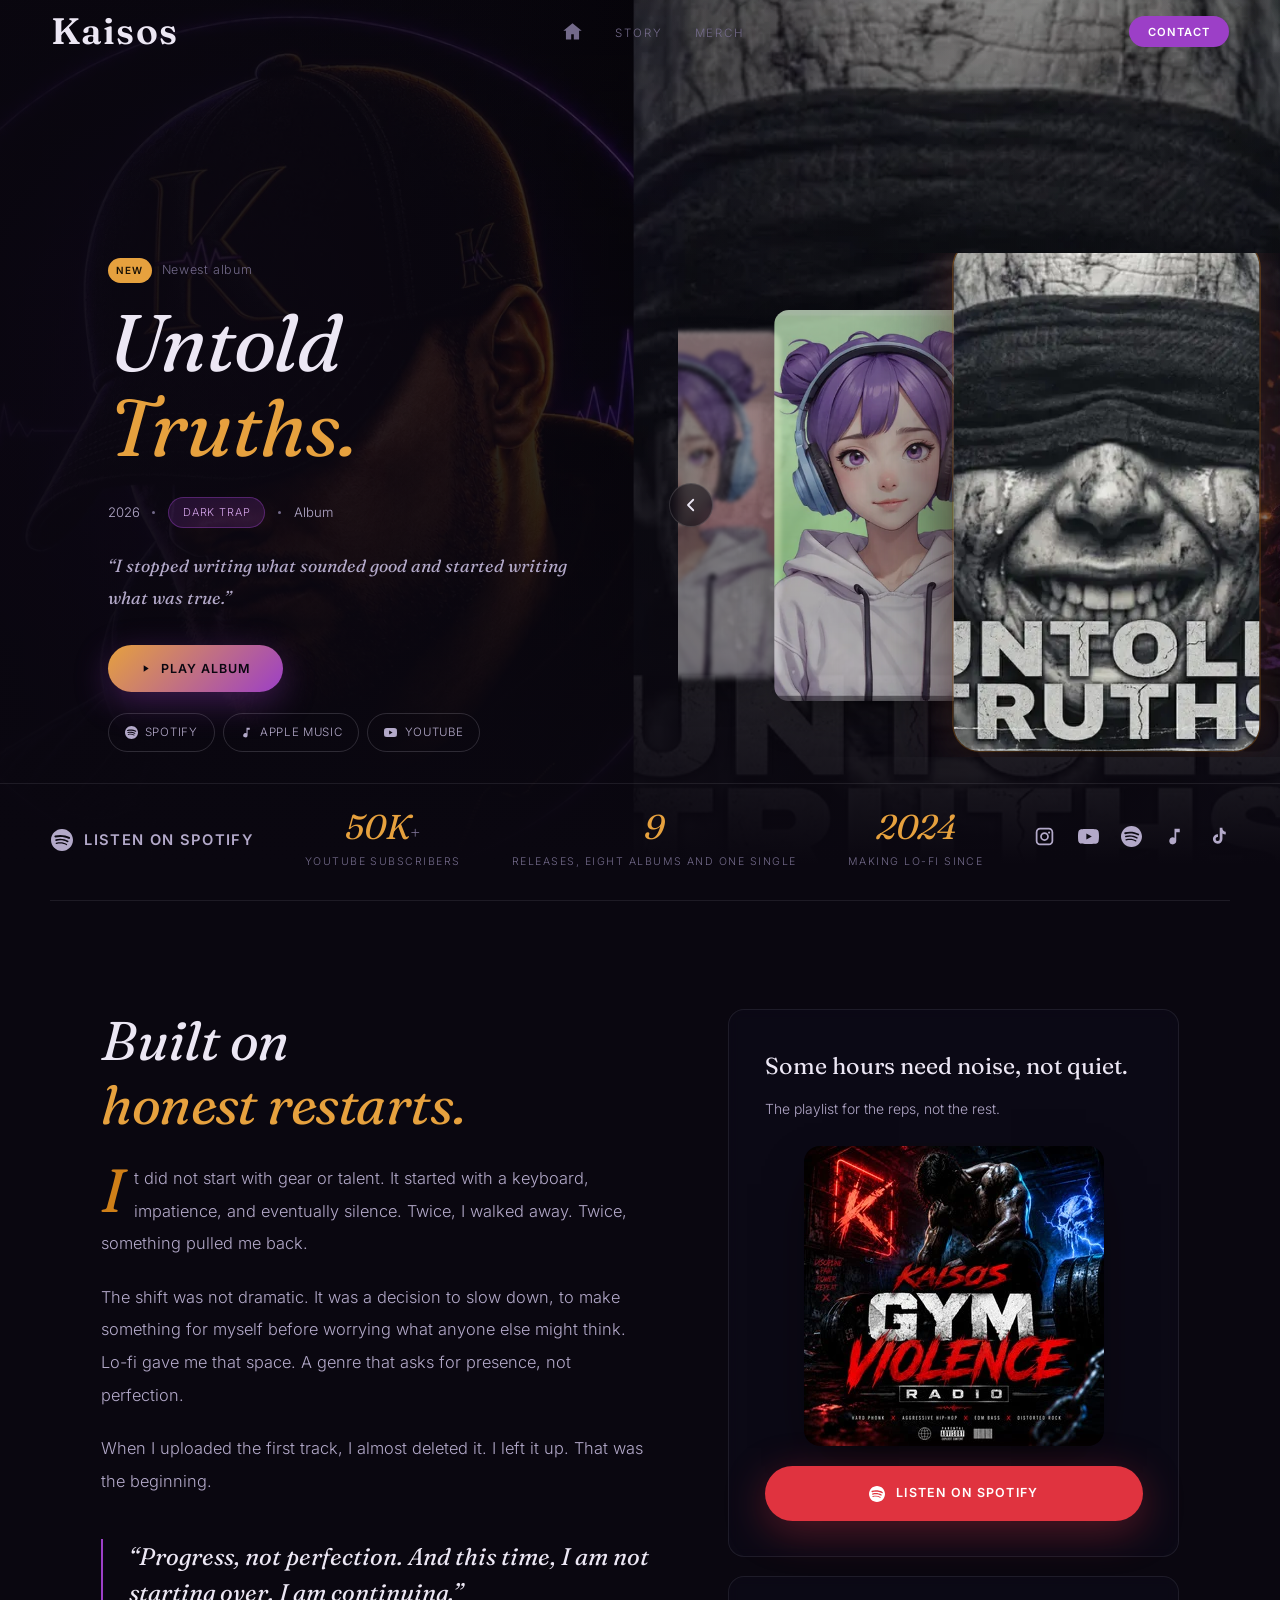
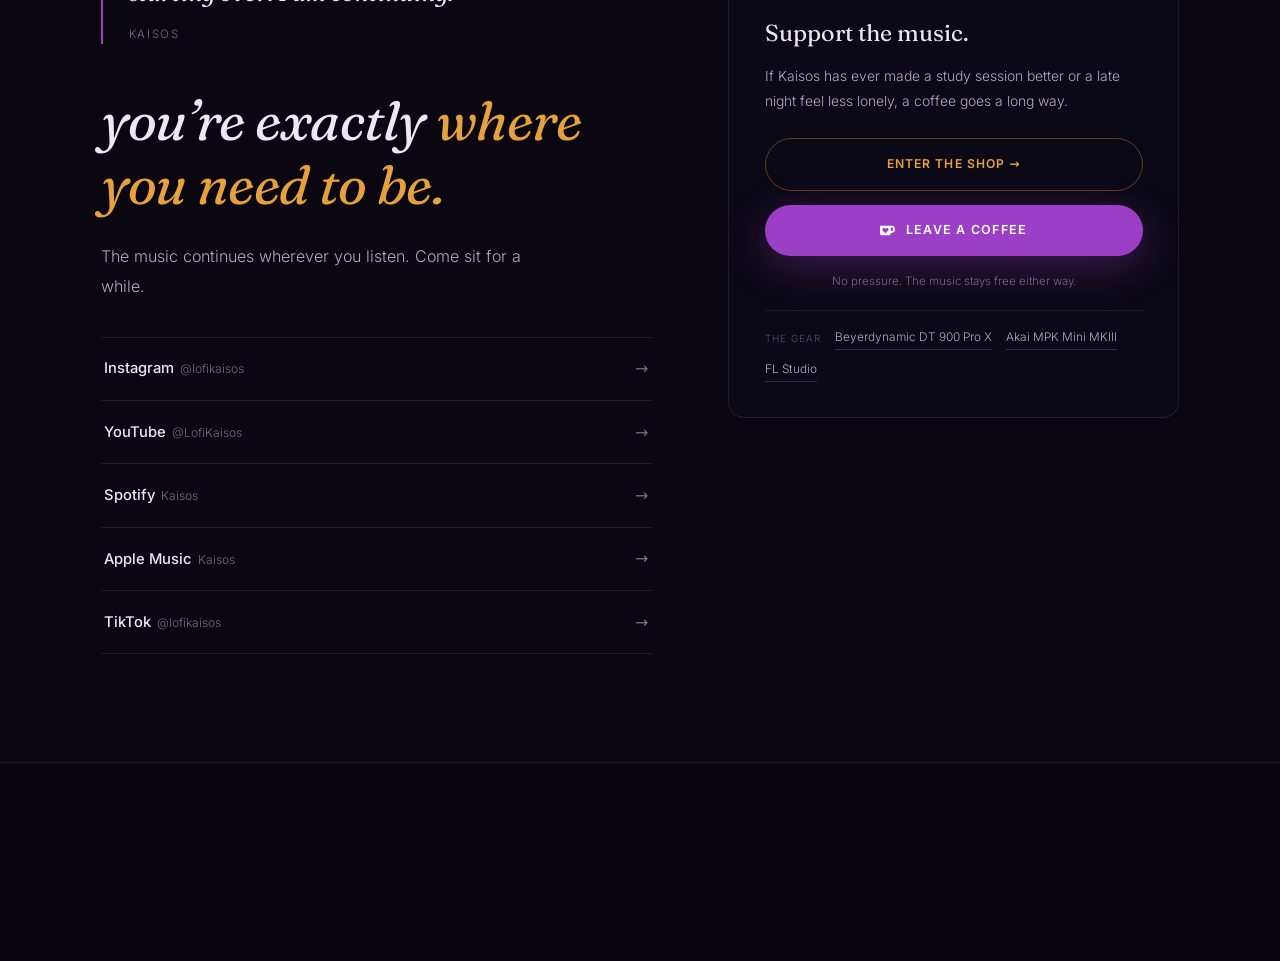
==== commit 7b8888f1: "deploy: session 74 — fix mobile hero carousel (grid track sizing, panel width, track centering, FAB " ====
--- a/index.html
+++ b/index.html
@@ -193,7 +193,7 @@
 /* ── glass carousel panel (right side) ── */
 .hero-carousel-panel{position:relative;z-index:2;min-width:0;max-width:900px;margin:0 auto;padding:2.2rem 1.4rem;overflow:hidden}
 .hero-picker{position:relative;min-width:0;height:min(56vh,540px);display:flex;align-items:center;justify-content:center;overflow:hidden}
-.hero-track{display:flex;align-items:center;transition:transform 0.55s cubic-bezier(0.16,1,0.3,1)}
+.hero-track{position:relative;display:flex;align-items:center;transition:transform 0.55s cubic-bezier(0.16,1,0.3,1)}
 .hero-pick{flex:0 0 auto;width:min(255px,28vw);margin:0 -20px;aspect-ratio:3/5;border-radius:16px;overflow:hidden;padding:0;border:0;background:none;cursor:pointer;opacity:0.7;filter:blur(0);transform:scale(0.92);box-shadow:0 20px 50px -14px rgba(0,0,0,0.7);transition:transform 0.5s cubic-bezier(0.16,1,0.3,1),opacity 0.5s ease,filter 0.5s ease,box-shadow 0.5s ease}
 .hero-pick img{width:100%;height:100%;object-fit:cover}
 .hero-pick:hover{opacity:0.9}
@@ -350,11 +350,11 @@
   .nv-cta{display:none}
   .nv-burger{display:flex}
   .hero{padding:110px var(--pad) 3rem}
-  .hero-in{grid-template-columns:1fr;text-align:center;gap:2.6rem}
+  .hero-in{grid-template-columns:minmax(0,1fr);text-align:center;gap:2.6rem}
   .hero-txt{max-width:none;margin:0 auto}
   .hero-meta,.hero-cta,.hero-txt .plats{justify-content:center}
   .hero-sub{margin-left:auto;margin-right:auto}
-  .hero-carousel-panel{padding:1.6rem 0.5rem}
+  .hero-carousel-panel{width:100%;padding:1.6rem 0.5rem}
   .hero-pick{width:min(150px,42vw);margin:0 -12px}
   .hero-bottom-row{position:static;flex-direction:column;gap:1.4rem;margin-top:2.4rem;padding:1.6rem var(--pad) 0}
   .hero-stats{justify-content:center}
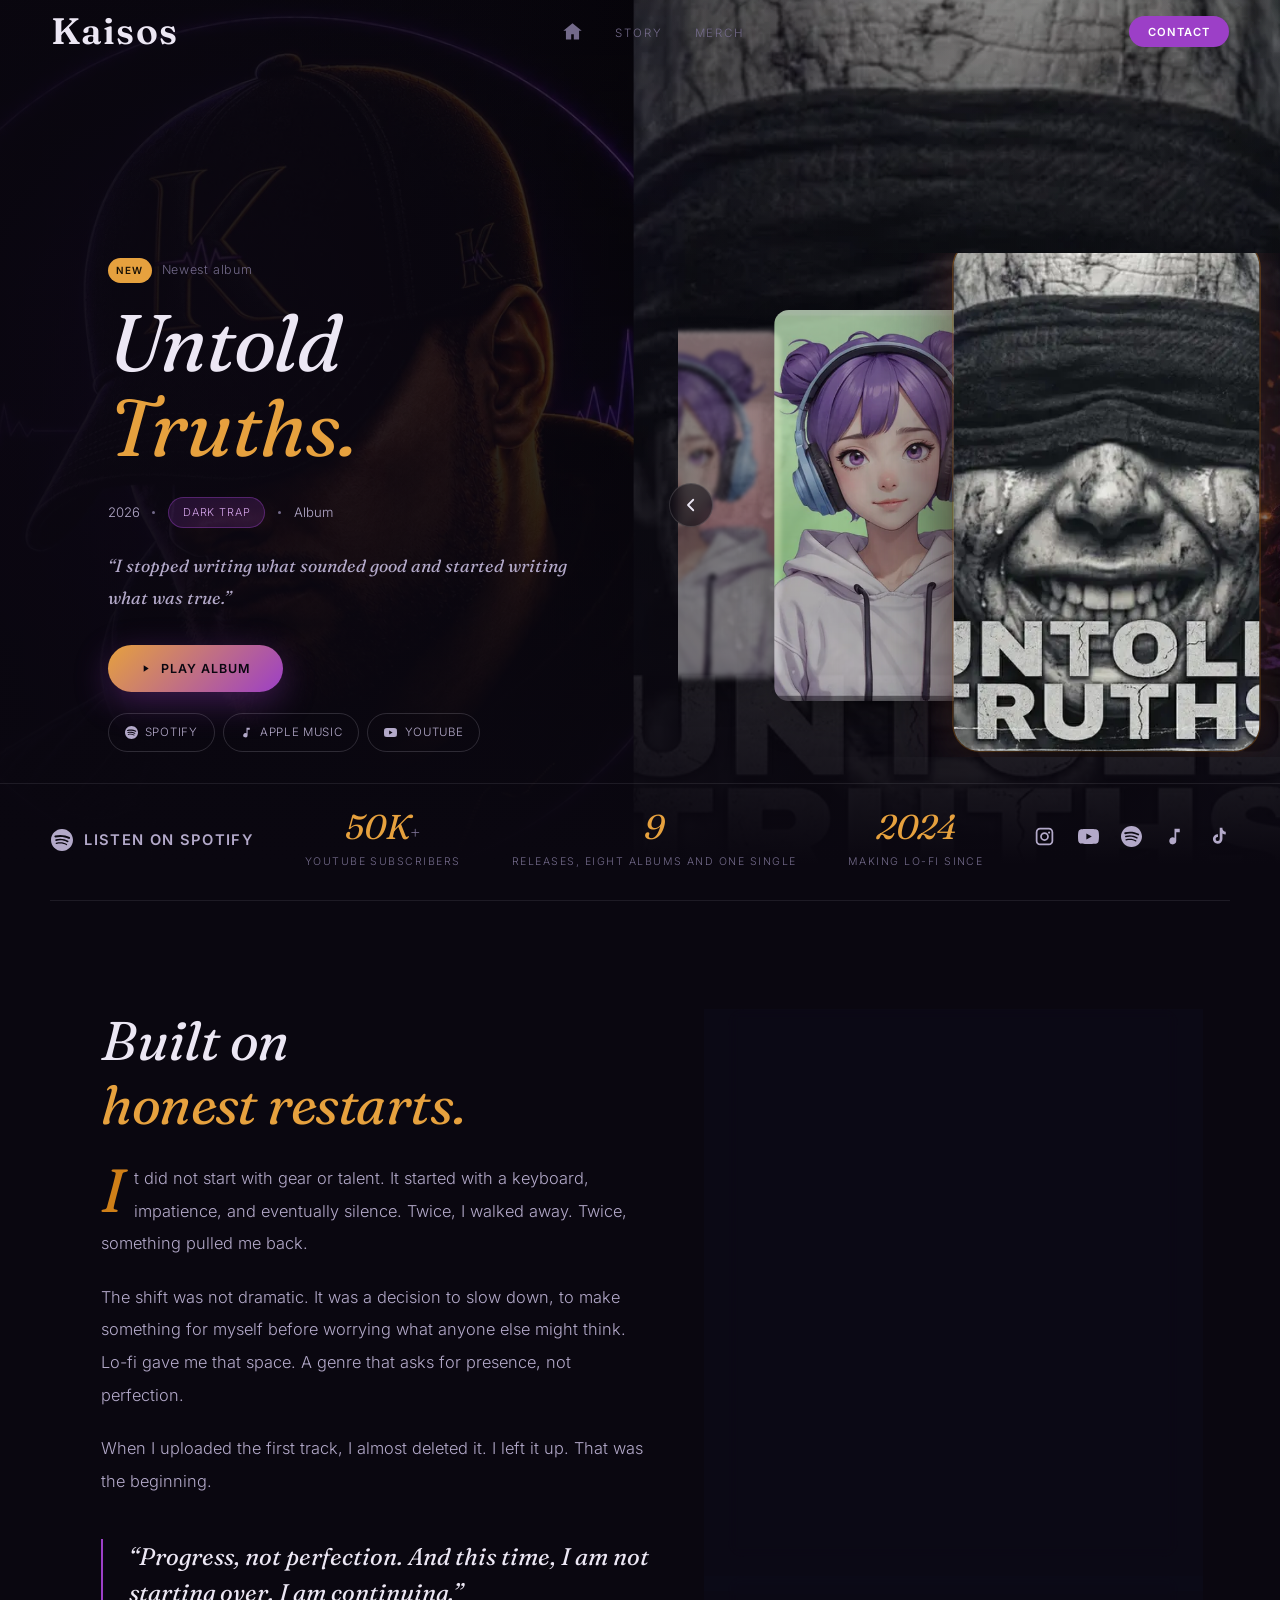
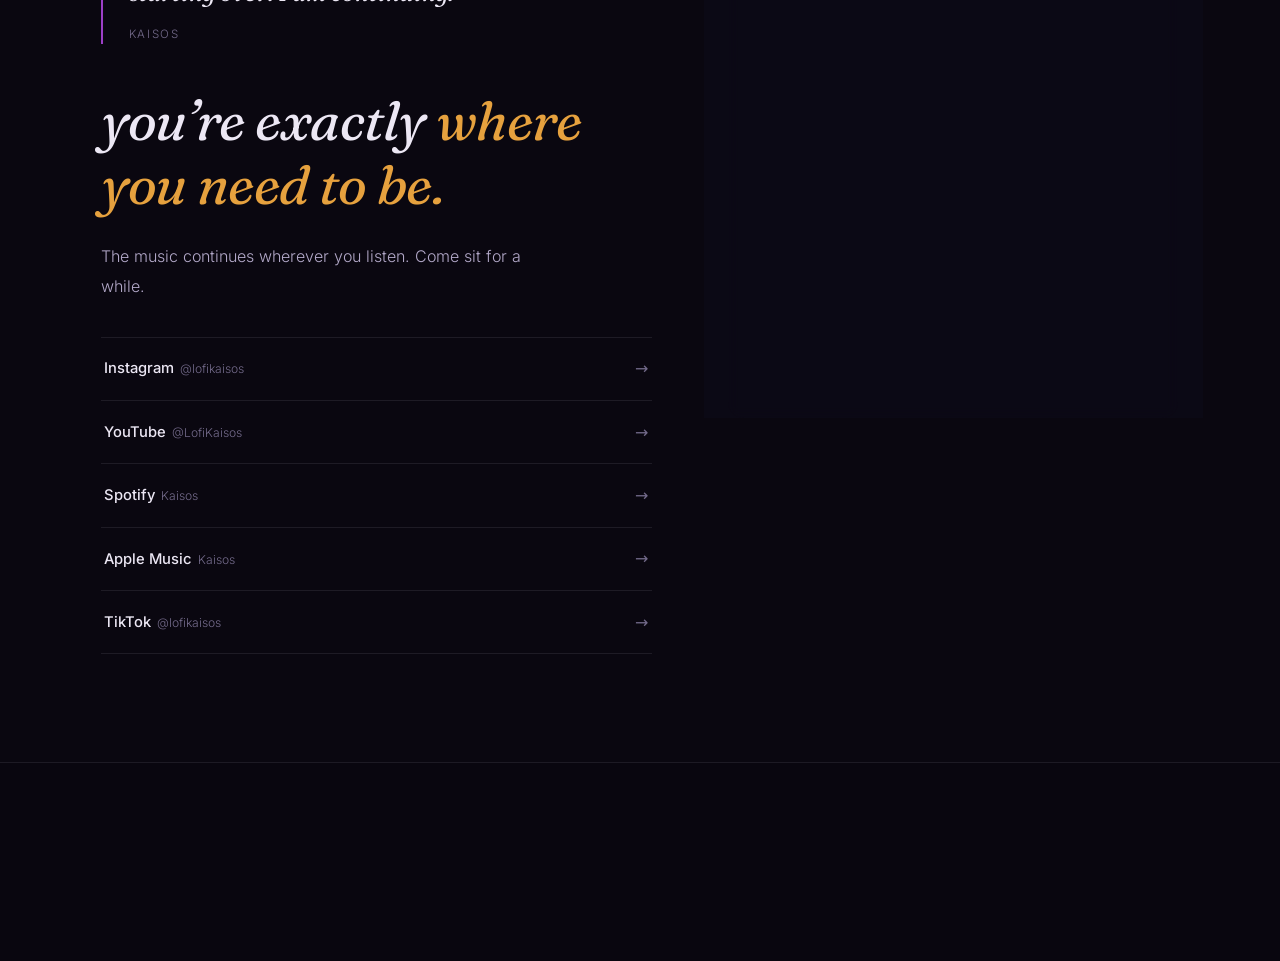
==== commit f698f9aa: "deploy: session 75 — touch swipe on mobile carousel, reorder hero (quote->carousel->plats), drop Pla" ====
--- a/index.html
+++ b/index.html
@@ -192,10 +192,11 @@
 
 /* ── glass carousel panel (right side) ── */
 .hero-carousel-panel{position:relative;z-index:2;min-width:0;max-width:900px;margin:0 auto;padding:2.2rem 1.4rem;overflow:hidden}
-.hero-picker{position:relative;min-width:0;height:min(56vh,540px);display:flex;align-items:center;justify-content:center;overflow:hidden}
+.hero-picker{position:relative;min-width:0;height:min(56vh,540px);display:flex;align-items:center;justify-content:center;overflow:hidden;touch-action:pan-y;cursor:grab;user-select:none}
+.hero-picker:active{cursor:grabbing}
 .hero-track{position:relative;display:flex;align-items:center;transition:transform 0.55s cubic-bezier(0.16,1,0.3,1)}
 .hero-pick{flex:0 0 auto;width:min(255px,28vw);margin:0 -20px;aspect-ratio:3/5;border-radius:16px;overflow:hidden;padding:0;border:0;background:none;cursor:pointer;opacity:0.7;filter:blur(0);transform:scale(0.92);box-shadow:0 20px 50px -14px rgba(0,0,0,0.7);transition:transform 0.5s cubic-bezier(0.16,1,0.3,1),opacity 0.5s ease,filter 0.5s ease,box-shadow 0.5s ease}
-.hero-pick img{width:100%;height:100%;object-fit:cover}
+.hero-pick img{width:100%;height:100%;object-fit:cover;-webkit-user-drag:none;pointer-events:none}
 .hero-pick:hover{opacity:0.9}
 .hero-pick[data-d="2"],.hero-pick[data-d="3"]{opacity:0.45;filter:blur(2.5px);transform:scale(0.82)}
 .hero-pick.active{opacity:1;filter:none;border-radius:22px;transform:scale(1.2) translateY(-8px);box-shadow:0 38px 90px -12px rgba(0,0,0,0.9),0 0 0 1px rgba(207,127,24,0.45),0 0 34px rgba(207,127,24,0.22),0 0 50px rgba(156,63,199,0.18);z-index:3}
@@ -351,10 +352,17 @@
   .nv-burger{display:flex}
   .hero{padding:110px var(--pad) 3rem}
   .hero-in{grid-template-columns:minmax(0,1fr);text-align:center;gap:2.6rem}
-  .hero-txt{max-width:none;margin:0 auto}
+  .hero-txt{display:contents}
   .hero-meta,.hero-cta,.hero-txt .plats{justify-content:center}
   .hero-sub{margin-left:auto;margin-right:auto}
-  .hero-carousel-panel{width:100%;padding:1.6rem 0.5rem}
+  #heroLabel{order:1}
+  #heroTitle{order:2}
+  #heroMeta{order:3}
+  #heroSub{order:4}
+  .hero-carousel-panel{order:5;width:100%;padding:1.6rem 0.5rem}
+  .hero-cta,#heroEmbedSlot{display:none}
+  #heroPlats{order:6}
+  #heroPlats a[href*="youtube"]{display:none}
   .hero-pick{width:min(150px,42vw);margin:0 -12px}
   .hero-bottom-row{position:static;flex-direction:column;gap:1.4rem;margin-top:2.4rem;padding:1.6rem var(--pad) 0}
   .hero-stats{justify-content:center}
